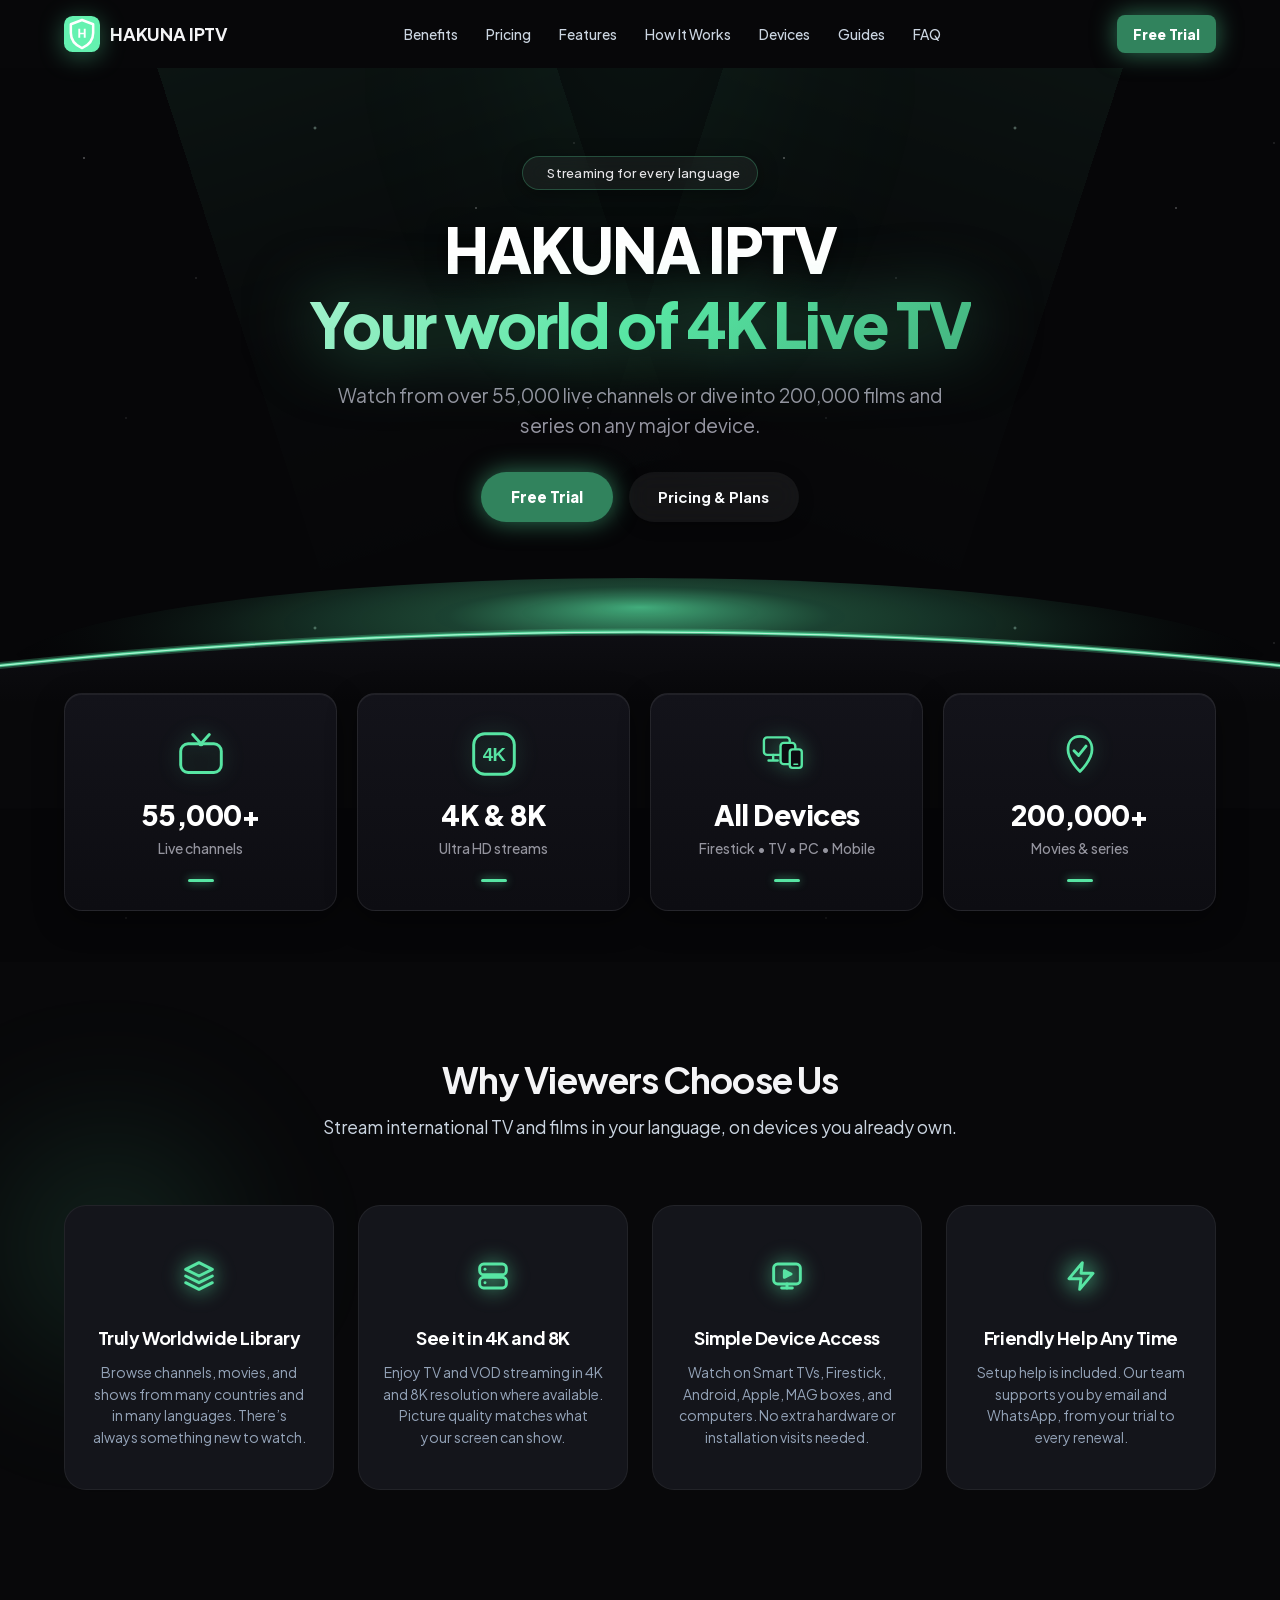
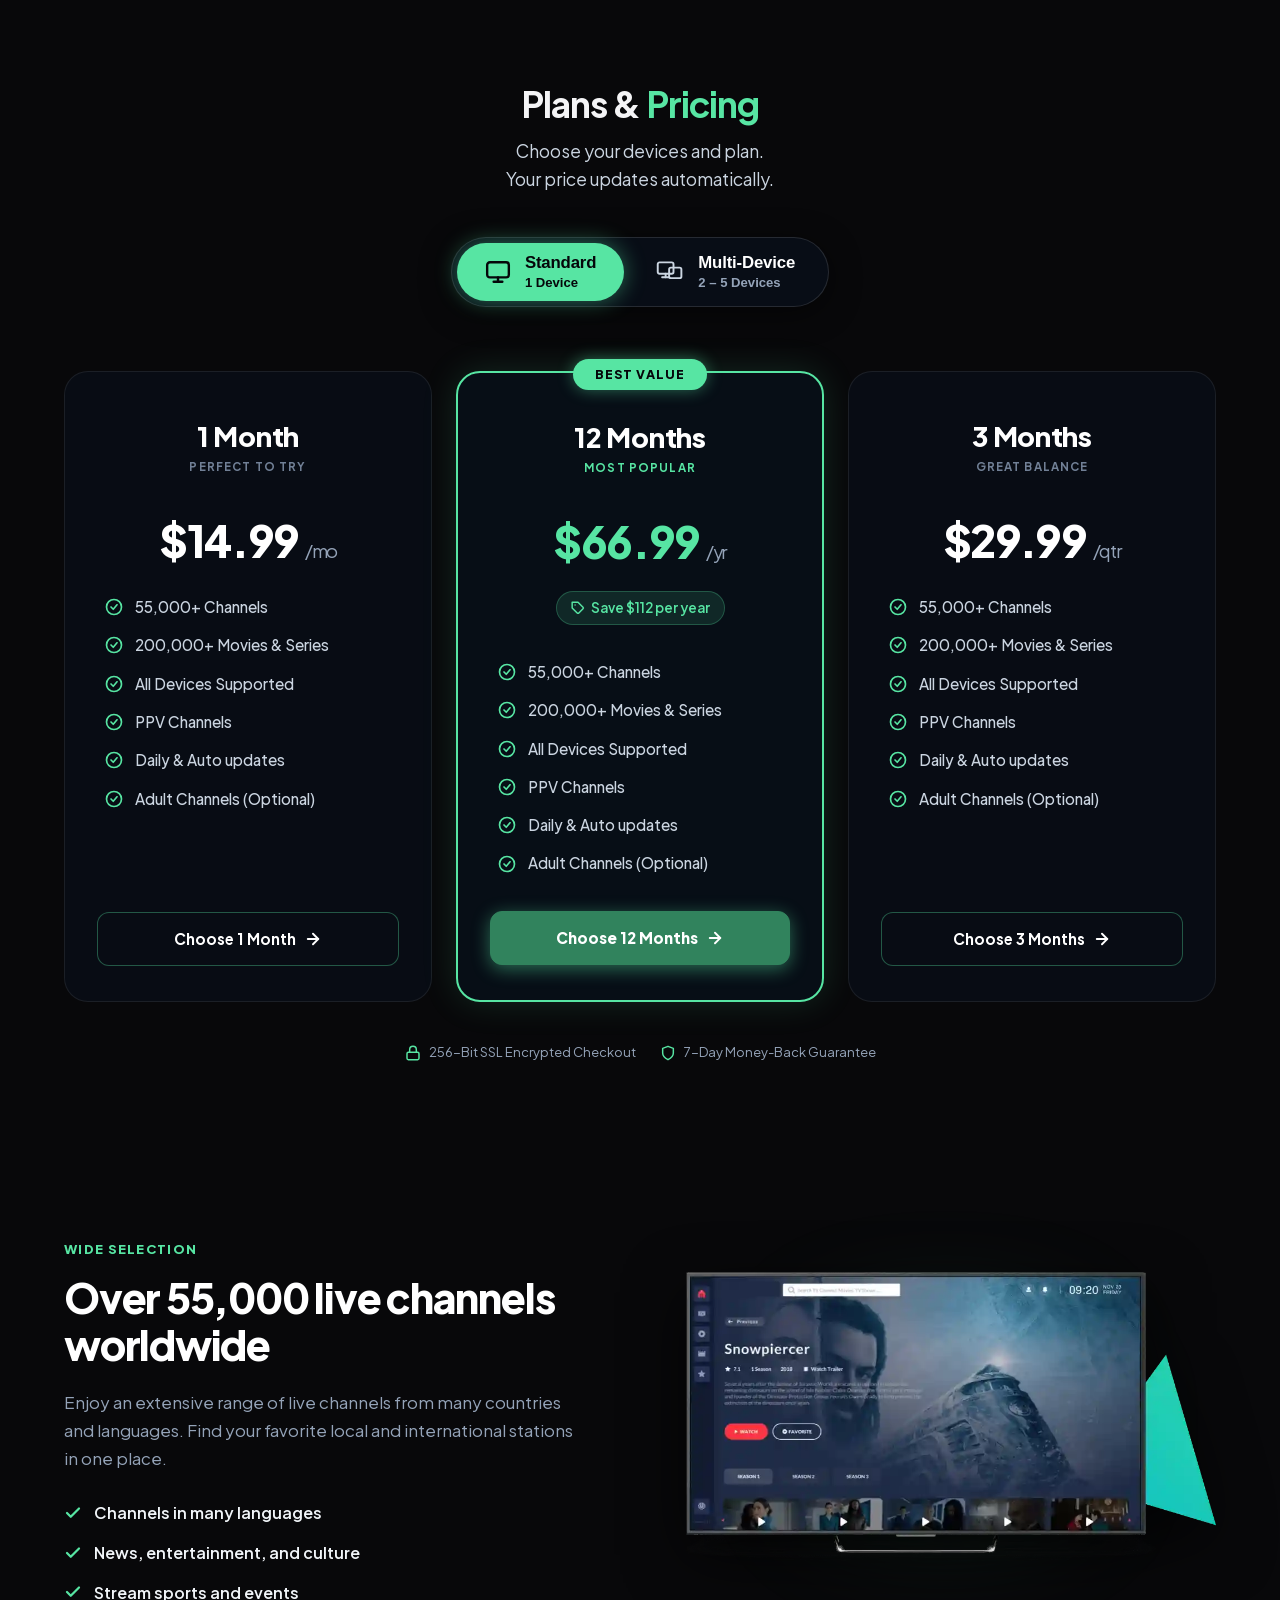
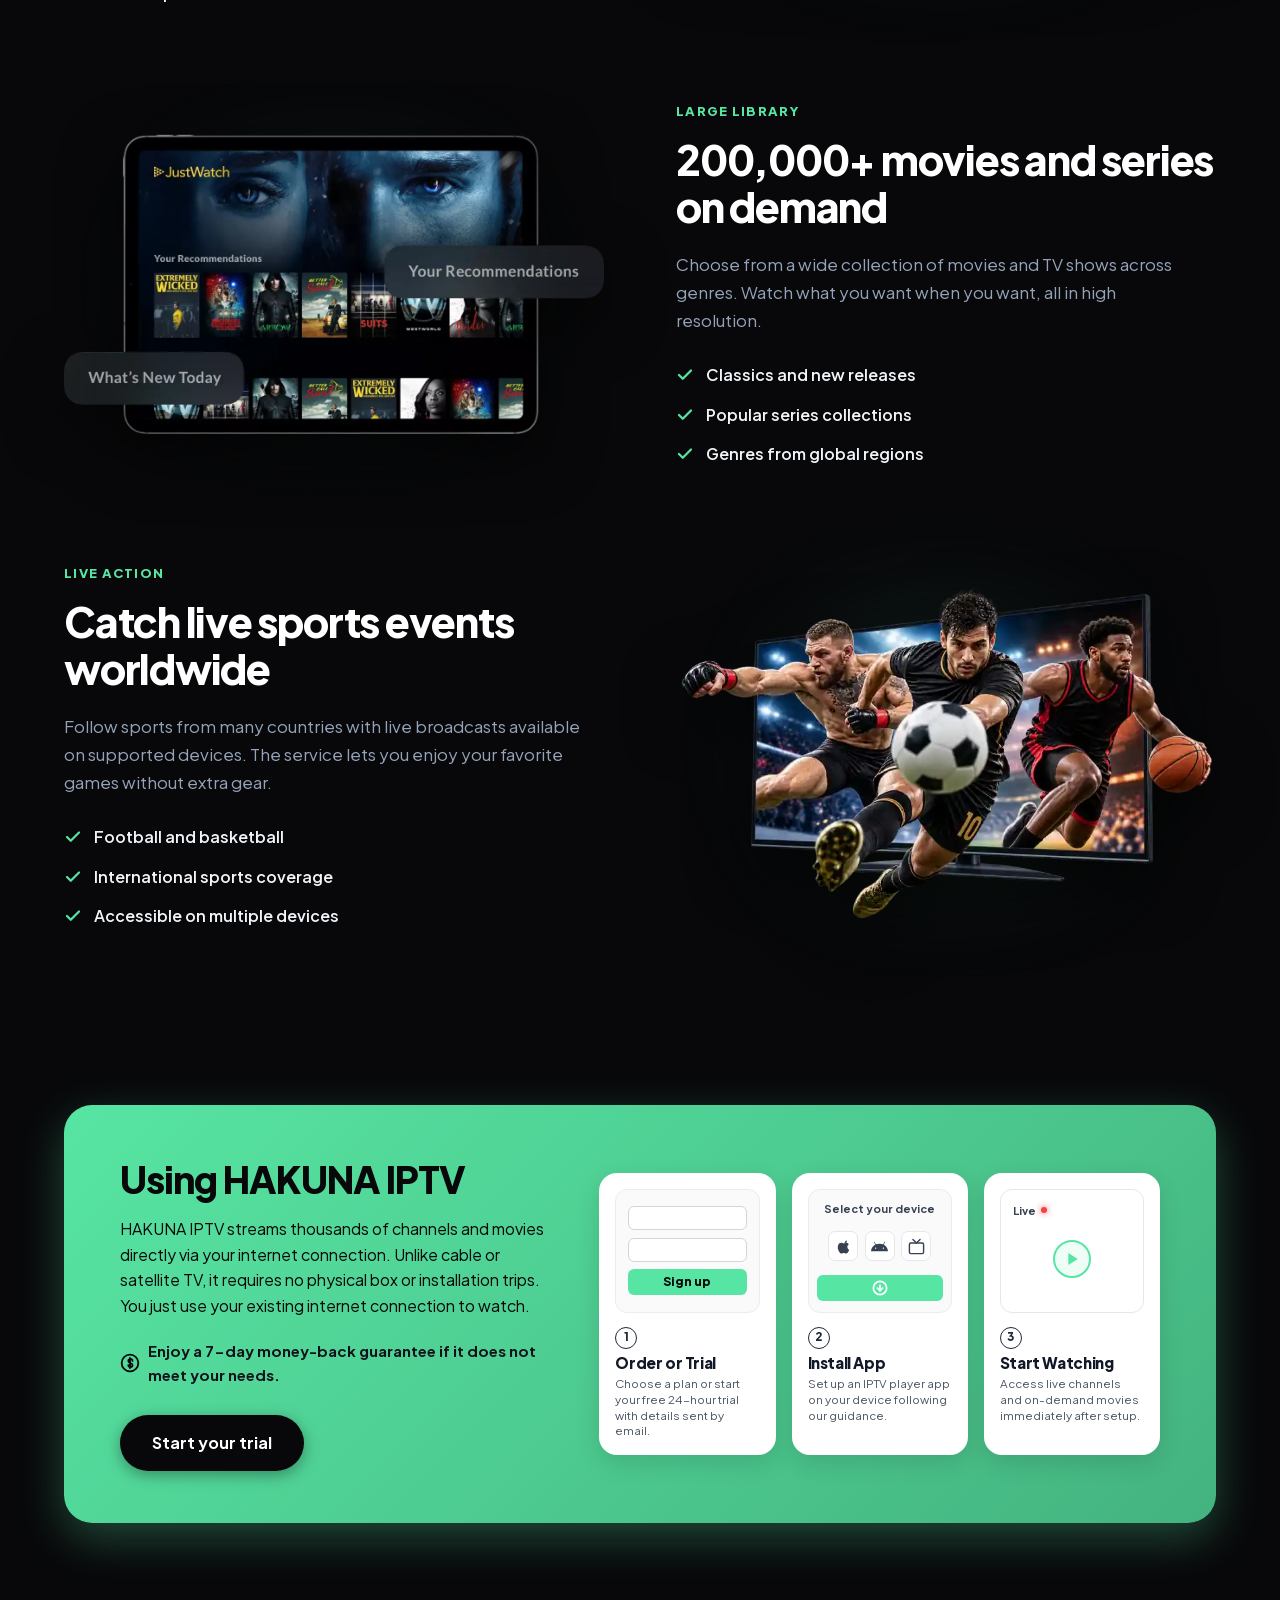
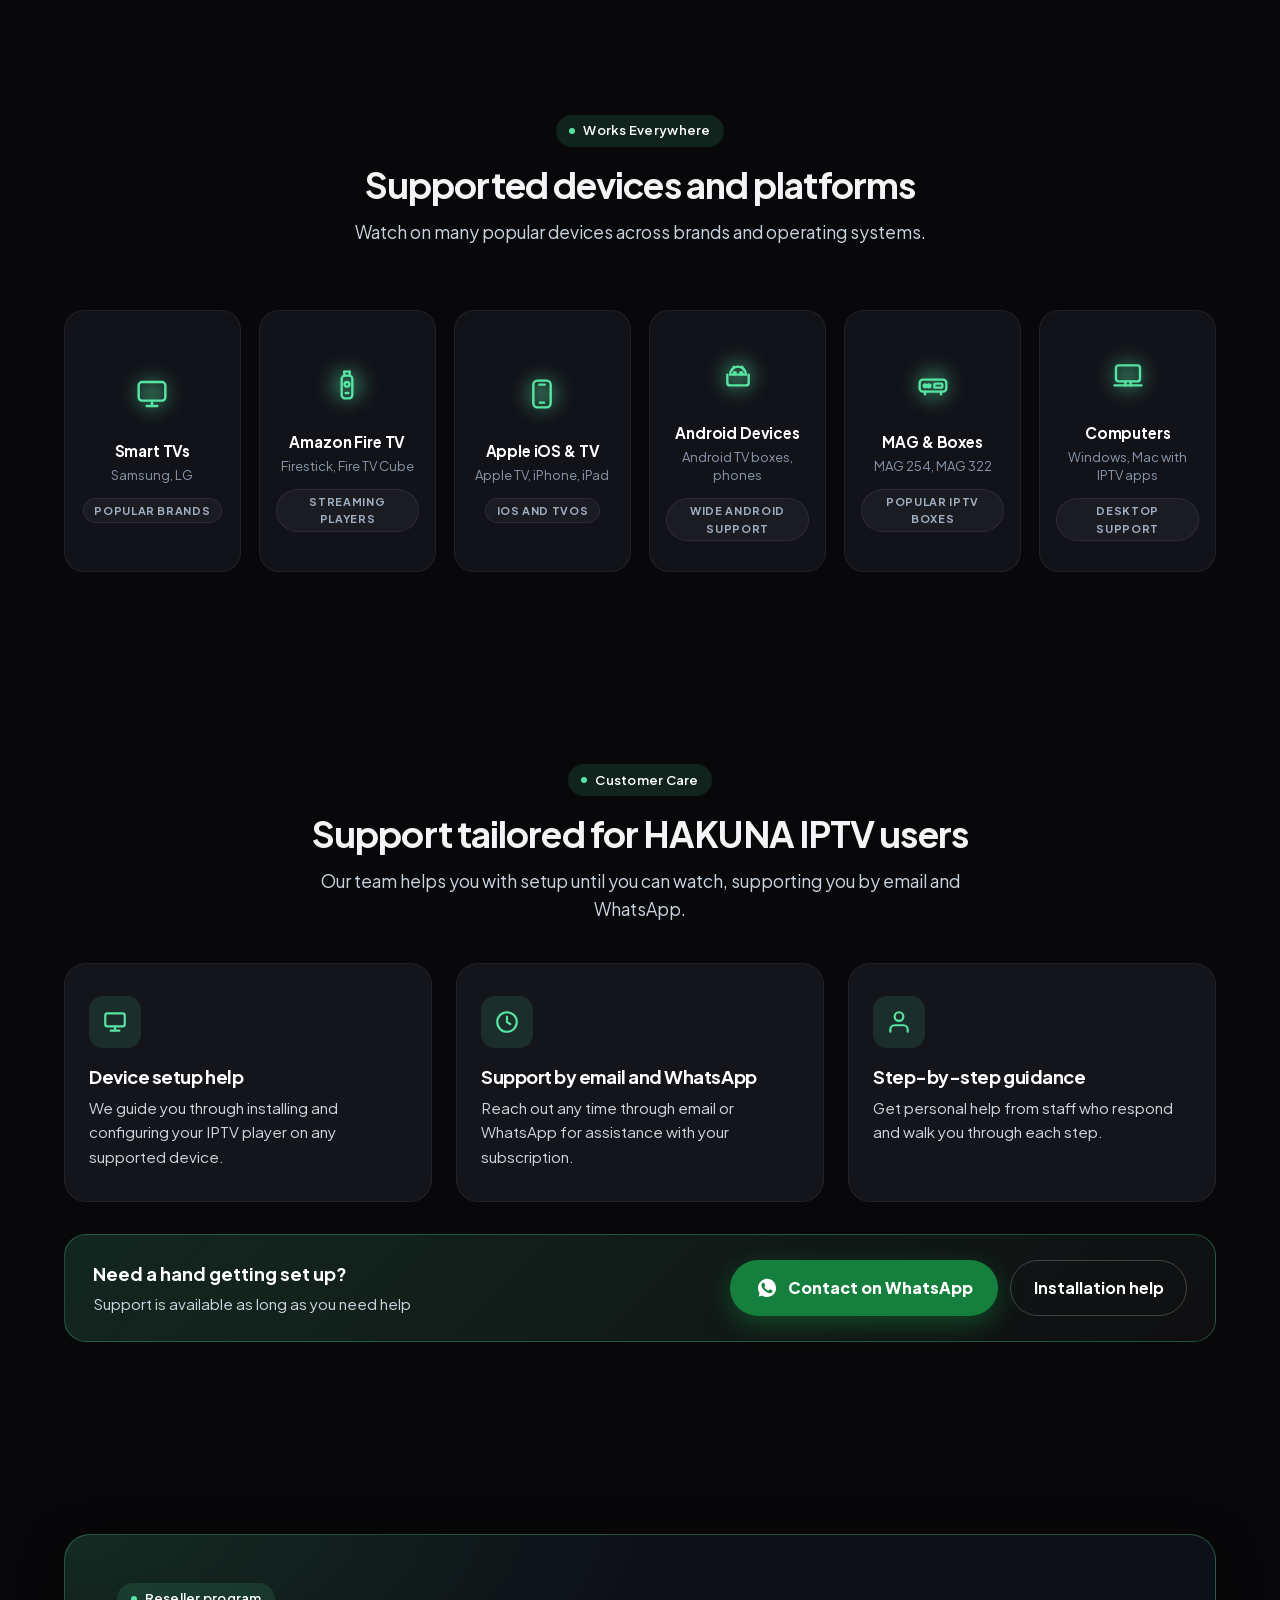
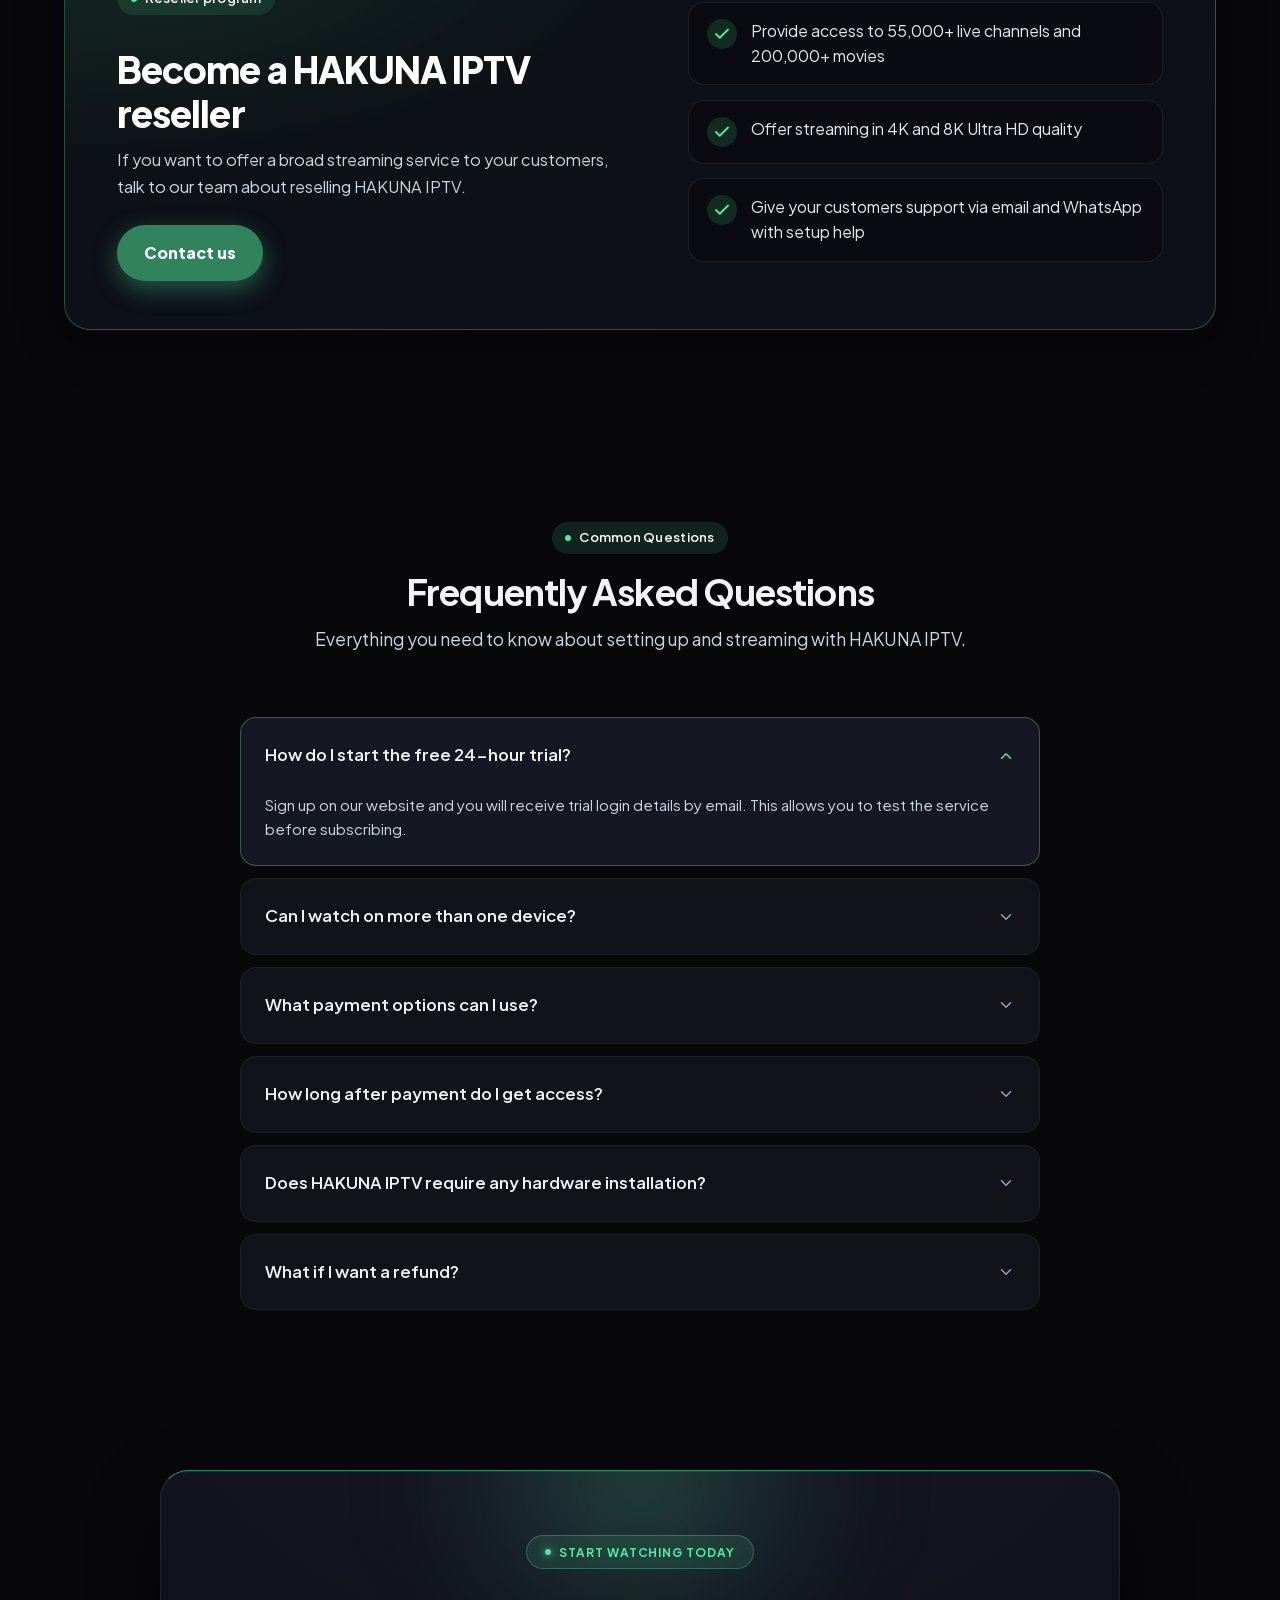
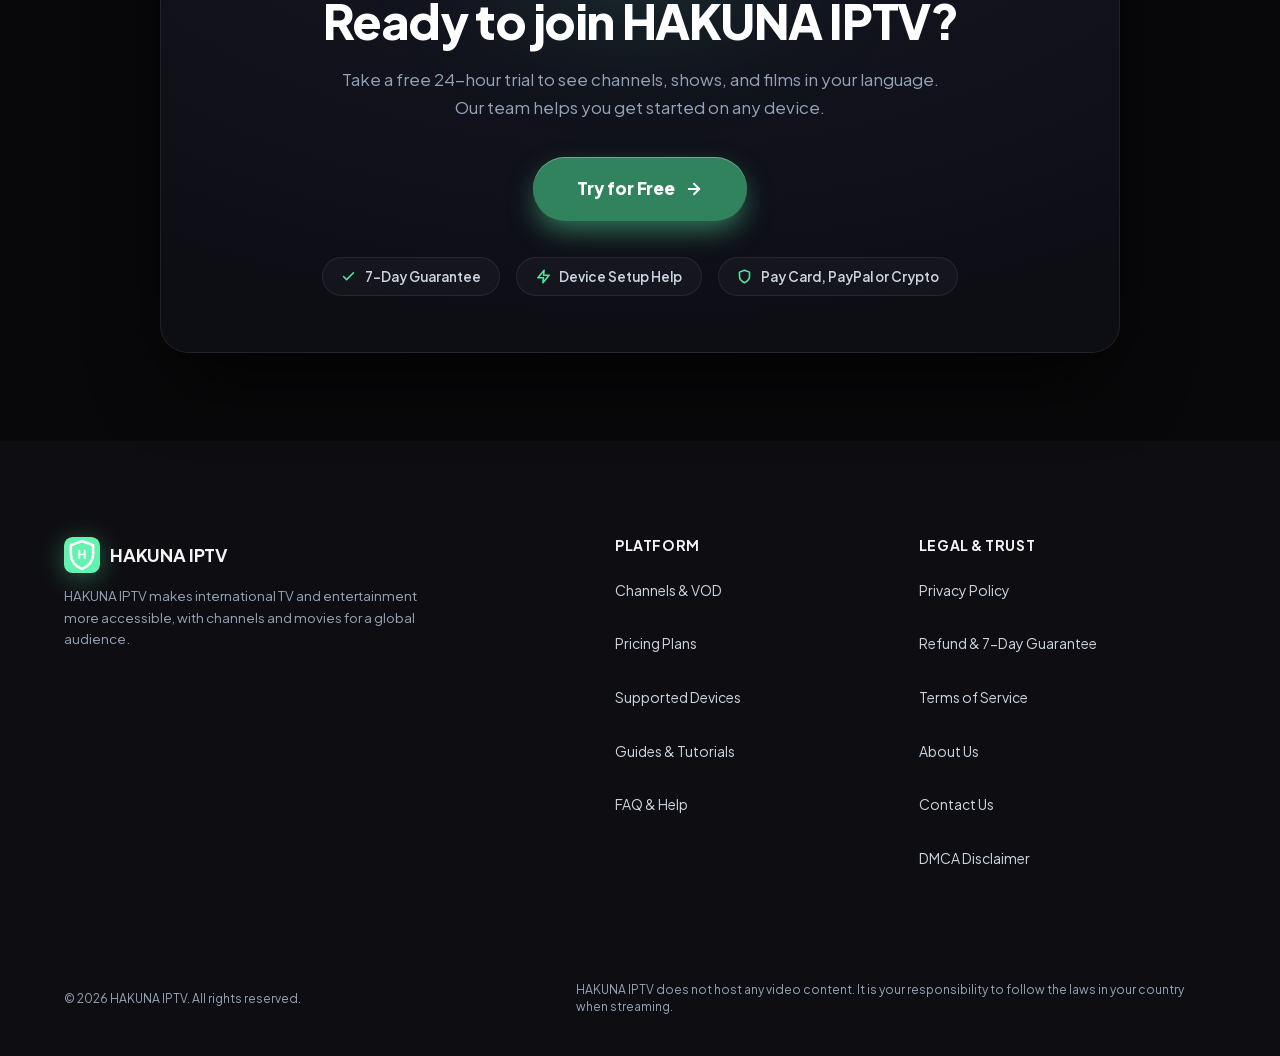
==== index.html @ 2820b66c "Deploy IPTV site via TVKIX Site Manager [2026-10-23T14:19:27.013Z]" ====
<!DOCTYPE html>
<html lang="en" style="background-color:#08080a;color:#f4f4f6;">
<head>
  <meta charset="UTF-8">
  <meta name="viewport" content="width=device-width, initial-scale=1.0">
  
  <!-- Primary SEO Meta Tags -->
  <title>HAKUNA IPTV | 55,000+ Global Channels &amp; 4K Streaming</title>
  <meta name="description" content="Explore HAKUNA IPTV for 55,000+ live channels and 200,000+ movies in 4K or 8K. Try the free 24-hour trial and start watching today. Plans for every budget.">
  <meta name="robots" content="index, follow, max-snippet:-1, max-image-preview:large, max-video-preview:-1">
  <meta name="format-detection" content="telephone=no">
  <link rel="canonical" href="https://iptvhakuna.org/">
  <link rel="preload" href="/assets/fonts/plus-jakarta-sans.woff2" as="font" type="font/woff2" crossorigin>
  <meta name="theme-color" content="#08080a">

  <!-- Site favicon: real image files, which Google Search reads -->
  <link rel="icon" href="favicon.ico" sizes="any">
  <link rel="icon" type="image/png" sizes="48x48" href="/assets/favicon-48x48.png">
  <link rel="icon" type="image/svg+xml" href="/assets/favicon.svg">
  <link rel="apple-touch-icon" sizes="180x180" href="/assets/apple-touch-icon.png">
  <link rel="manifest" href="site.webmanifest">

  <!-- Open Graph / Facebook -->
  <meta property="og:type" content="website">
  <meta property="og:url" content="https://iptvhakuna.org/">
  <meta property="og:title" content="HAKUNA IPTV | 55,000+ Global Channels & 4K Streaming">
  <meta property="og:description" content="Explore HAKUNA IPTV for 55,000+ live channels and 200,000+ movies in 4K or 8K. Try the free 24-hour trial and start watching today. Plans for every budget.">
  <meta property="og:site_name" content="HAKUNA IPTV">
  <meta property="og:image" content="https://iptvhakuna.org/assets/images/og-preview.jpg">
  <meta property="og:image:width" content="1200">
  <meta property="og:image:height" content="630">
  <meta property="og:image:alt" content="HAKUNA IPTV Ultra-Stable 4K IPTV Streaming Service">

  <!-- Twitter / X -->
  <meta name="twitter:card" content="summary_large_image">
  <meta name="twitter:title" content="HAKUNA IPTV | 55,000+ Global Channels & 4K Streaming">
  <meta name="twitter:description" content="Explore HAKUNA IPTV for 55,000+ live channels and 200,000+ movies in 4K or 8K. Try the free 24-hour trial and start watching today. Plans for every budget.">
  <meta name="twitter:image" content="https://iptvhakuna.org/assets/images/og-preview.jpg">

  <!-- Self-Hosted Critical Variable Font loaded via @font-face with font-display: swap -->

  <!-- Main Stylesheet -->
  <style>
@font-face{font-family:"Plus Jakarta Sans";font-style:normal;font-weight:400 800;font-display:swap;src:url("/assets/fonts/plus-jakarta-sans.woff2") format("woff2");unicode-range:U+0000-00FF,U+0131,U+0152-0153,U+02BB-02BC,U+02C6,U+02DA,U+02DC,U+0304,U+0308,U+0329,U+2000-206F,U+20AC,U+2122,U+2191,U+2193,U+2212,U+2215,U+FEFF,U+FFFD}:root{--bg-page:#08080a;--bg-surface:#0e0e12;--bg-card:#131318;--bg-card-hover:#181820;--bg-subtle:#1c1c24;--border-subtle:transparent;--border-medium:transparent;--border-accent:transparent;--border-highlight:transparent;--accent:#44b37f;--accent-hover:#44b37f;--accent-light:rgba(68, 179, 127,0.12);--accent-text:#d0f8e5;--status-green:#22c55e;--status-green-bg:rgba(34,197,94,0.12);--text-primary:#f4f4f6;--text-secondary:#cbd5e1;--text-muted:#94a3b8;--text-inverse:#08080a;--font-family:"Plus Jakarta Sans",-apple-system,BlinkMacSystemFont,"Segoe UI",Roboto,Oxygen,Ubuntu,Cantarell,"Helvetica Neue",sans-serif;--line-height-base:1.6;--line-height-heading:1.2;--space-xs:0.5rem;--space-sm:0.75rem;--space-md:1rem;--space-lg:1.5rem;--space-xl:2.5rem;--space-2xl:4rem;--space-3xl:6rem;--max-width:1200px;--radius-sm:4px;--radius-md:8px;--radius-lg:12px;--radius-full:9999px;--transition-fast:0.15s ease;--transition-normal:0.25s ease}*,*::before,*::after{box-sizing:border-box;margin:0;padding:0}html{font-family:var(--font-family);font-size:16px;line-height:var(--line-height-base);color:var(--text-secondary);background-color:var(--bg-page);scroll-behavior:smooth;-webkit-text-size-adjust:100%;text-rendering:optimizeLegibility}body{min-height:100vh;display:flex;flex-direction:column;background-color:var(--bg-page);color:var(--text-secondary);overflow-x:hidden}h1,h2,h3,h4,h5,h6{color:var(--text-primary);font-weight:700;line-height:var(--line-height-heading);letter-spacing:-0.025em}h1{font-size:clamp(2rem,5vw,3.25rem);font-weight:800;margin-bottom:var(--space-md)}h2{font-size:clamp(1.75rem,3.5vw,2.25rem);margin-bottom:var(--space-sm)}h3{font-size:1.25rem;margin-bottom:var(--space-xs)}p{margin-bottom:var(--space-md)}p:last-child{margin-bottom:0}a{color:inherit;text-decoration:none;transition:color var(--transition-fast)}a:hover{color:var(--text-primary)}ul,ol{list-style:none}:focus-visible{outline:2px solid var(--accent);outline-offset:3px}.container{width:100%;max-width:var(--max-width);margin-inline:auto;padding-inline:var(--space-md)}@media (min-width:768px){.container{padding-inline:var(--space-lg)}}.section{padding-block:var(--space-2xl);border-bottom:none;scroll-margin-top:90px}@media (min-width:768px){.section{padding-block:var(--space-3xl)}}.section-header{text-align:center;max-width:680px;margin-inline:auto;margin-bottom:var(--space-2xl)}.section-header p{color:var(--text-secondary);font-size:1.1rem}.pill-badge{display:inline-flex;align-items:center;gap:0.5rem;padding:0.35rem 0.85rem;font-size:0.8125rem;font-weight:600;letter-spacing:0.02em;color:var(--accent-text);background-color:var(--accent-light);border:none;border-radius:var(--radius-full);margin-bottom:var(--space-md)}.pill-badge .dot{width:6px;height:6px;border-radius:50%;background-color:var(--accent)}.status-pill{display:inline-flex;align-items:center;gap:0.375rem;font-size:0.75rem;font-weight:500;color:#86efac;background-color:var(--status-green-bg);padding:0.25rem 0.625rem;border-radius:var(--radius-full);border:none}.status-pill .indicator{width:6px;height:6px;border-radius:50%;background-color:var(--status-green)}@media (max-width:640px){.header-actions .status-pill{display:none}}.btn{display:inline-flex;align-items:center;justify-content:center;gap:0.5rem;padding:0.75rem 1.5rem;font-size:0.9375rem;font-weight:600;border-radius:var(--radius-md);border:none;cursor:pointer;white-space:nowrap;transition:background-color var(--transition-fast),transform var(--transition-fast);text-decoration:none}.btn:active{transform:translateY(1px)}.btn-primary{background:linear-gradient(135deg,#44b37f 0%,#44b37f 100%);color:#ffffff !important;font-weight:700;border:none}.btn-primary:hover{background-color:var(--accent-hover);color:#ffffff}.btn-secondary{background-color:var(--bg-card);color:var(--text-primary);border:none}.btn-secondary:hover{background-color:var(--bg-subtle);color:#ffffff}.btn-block{width:100%}.btn-sm{padding:0.5rem 1rem;font-size:0.875rem}.btn-group{display:flex;flex-direction:column;gap:0.75rem;width:100%}@media (min-width:480px){.btn-group{flex-direction:row;justify-content:center;width:auto}}.site-header{position:sticky;top:0;z-index:100;background-color:rgba(8,8,10,0.95);border-bottom:none;backdrop-filter:blur(8px);-webkit-backdrop-filter:blur(8px)}.header-container{display:flex;align-items:center;justify-content:space-between;height:68px}.brand-logo{display:flex;align-items:center;gap:0.625rem;font-size:1.125rem;font-weight:700;color:var(--text-primary);letter-spacing:-0.01em}.logo-icon{display:inline-flex;align-items:center;justify-content:center;width:32px;height:32px;background-color:var(--accent);color:#ffffff;border-radius:var(--radius-sm);font-weight:900;font-size:1rem}.brand-accent{color:var(--accent-ink, var(--accent))}.nav-menu{display:none}@media (min-width:900px){.nav-menu{display:flex;align-items:center;gap:1.75rem}}.nav-link{font-size:0.875rem;font-weight:500;color:var(--text-secondary)}.nav-link:hover{color:var(--text-primary)}.header-actions{display:flex;align-items:center;gap:0.875rem}.menu-toggle{display:flex;flex-direction:column;justify-content:center;gap:5px;width:38px;height:38px;padding:8px;background-color:var(--bg-card);border:none;border-radius:var(--radius-sm);cursor:pointer;color:var(--text-primary)}@media (min-width:900px){.menu-toggle{display:none}}.menu-bar{display:block;width:100%;height:2px;background-color:var(--text-primary);transition:transform var(--transition-fast),opacity var(--transition-fast)}.menu-toggle[aria-expanded="true"] .menu-bar:nth-child(1){transform:translateY(7px) rotate(45deg)}.menu-toggle[aria-expanded="true"] .menu-bar:nth-child(2){opacity:0}.menu-toggle[aria-expanded="true"] .menu-bar:nth-child(3){transform:translateY(-7px) rotate(-45deg)}.mobile-nav{display:none;position:fixed;top:68px;left:0;right:0;bottom:0;background-color:#08080a;border-bottom:none;padding:var(--space-xl) var(--space-lg);flex-direction:column;gap:var(--space-md);z-index:999;overflow-y:auto}.mobile-nav.is-open{display:flex}@media (min-width:900px){.mobile-nav{display:none !important}}.mobile-nav-link{font-size:1.125rem;font-weight:600;color:var(--text-primary);padding-block:0.5rem;border-bottom:none}.hero-section{position:relative;background-color:#060608;padding-top:clamp(3.5rem,7vw,5.5rem);padding-bottom:clamp(2rem,4vw,3.5rem);text-align:center;overflow:hidden}.hero-cosmic-backdrop{position:absolute;inset:0;pointer-events:none;overflow:hidden;z-index:1;contain:strict}.light-ray{position:absolute;top:-120px;width:380px;height:600px;opacity:0.16;transform-origin:top center;pointer-events:none;will-change:transform}.light-ray-left{left:10%;background:linear-gradient(180deg,rgba(87, 229, 163,0.5) 0%,rgba(87, 229, 163,0.08) 60%,transparent 100%);transform:rotate(-18deg)}.light-ray-right{right:10%;background:linear-gradient(180deg,rgba(87, 229, 163,0.45) 0%,rgba(87, 229, 163,0.08) 60%,transparent 100%);transform:rotate(18deg)}.light-ray-center{left:50%;transform:translateX(-50%);width:550px;height:480px;background:radial-gradient(ellipse at top,rgba(87, 229, 163,0.2) 0%,rgba(87, 229, 163,0.05) 50%,transparent 80%);opacity:0.35}.cosmic-stars{position:absolute;inset:0;background-image:radial-gradient(1.5px 1.5px at 12% 18%,rgba(255,255,255,0.65),transparent),radial-gradient(1px 1px at 28% 42%,rgba(255,255,255,0.45),transparent),radial-gradient(2px 2px at 45% 12%,rgba(208, 248, 229,0.75),transparent),radial-gradient(1.5px 1.5px at 68% 28%,rgba(255,255,255,0.55),transparent),radial-gradient(1px 1px at 82% 15%,rgba(255,255,255,0.45),transparent),radial-gradient(1.5px 1.5px at 92% 38%,rgba(208, 248, 229,0.65),transparent),radial-gradient(1px 1px at 18% 70%,rgba(255,255,255,0.35),transparent),radial-gradient(1.5px 1.5px at 84% 68%,rgba(255,255,255,0.4),transparent);background-repeat:repeat;background-size:700px 500px;opacity:0.7}.hero-container{position:relative;z-index:3}.hero-content{max-width:860px;margin-inline:auto;display:flex;flex-direction:column;align-items:center}.hero-badge-pill{display:inline-flex;align-items:center;gap:0.5rem;padding:0.35rem 1rem;background:rgba(255,255,255,0.05);border:none;border-radius:var(--radius-full);font-size:0.8125rem;font-weight:500;letter-spacing:0.02em;color:#e4e4e7;margin-bottom:1.5rem;backdrop-filter:blur(12px);-webkit-backdrop-filter:blur(12px);box-shadow:0 4px 20px rgba(0,0,0,0.4);transition:background-color var(--transition-fast),transform var(--transition-fast)}.hero-badge-pill:hover{background:rgba(255,255,255,0.08);transform:translateY(-1px)}.badge-spark{color:#44b37f;font-size:0.875rem;text-shadow:0 0 10px rgba(68, 179, 127,0.9),0 0 20px rgba(68, 179, 127,0.5);line-height:1}.hero-title{display:flex;flex-direction:column;align-items:center;gap:0.25rem;font-size:clamp(2.1rem,5.2vw,3.85rem);font-weight:800;line-height:1.15;letter-spacing:-0.035em;margin-bottom:1.25rem}.title-top{color:#ffffff;text-shadow:0 2px 20px rgba(0,0,0,0.8)}.title-bottom{color:var(--accent-ink, #57e5a3);background:linear-gradient(135deg,#57e5a3 0%,#57e5a3 50%,#44b37f 100%);-webkit-background-clip:text;-webkit-text-fill-color:transparent;background-clip:text;filter:drop-shadow(0 0 35px rgba(68, 179, 127,0.45))}.hero-description{font-size:clamp(1rem,2vw,1.1875rem);color:#9494a0;line-height:1.6;max-width:640px;margin-inline:auto;margin-bottom:2rem}.hero-btn-group{display:flex;flex-direction:row;align-items:center;justify-content:center;gap:1rem;flex-wrap:wrap;margin-bottom:2.5rem}.btn-pill{display:inline-flex;align-items:center;justify-content:center;gap:0.5rem;padding:0.8rem 1.85rem;font-size:0.9375rem;font-weight:600;border-radius:var(--radius-full);border:none;cursor:pointer;white-space:nowrap}.btn-pill,.btn-pill span,.btn-pill:link,.btn-pill:visited{text-decoration:none}.btn-pill-primary,.btn-pill-primary:link,.btn-pill-primary:visited{background:var(--accent);color:#ffffff !important;font-weight:800 !important;border:none;box-shadow:0 0 25px rgba(68, 179, 127,0.45),0 4px 14px rgba(0,0,0,0.4)}.btn-pill-primary:hover{transform:translateY(-2px) scale(1.02);box-shadow:0 0 35px rgba(68, 179, 127,0.7),0 6px 22px rgba(0,0,0,0.5);color:#ffffff !important}.btn-pill-primary span{background:none;box-shadow:none;color:#ffffff !important}.btn-pill-glass{background-color:rgba(255,255,255,0.06);color:#f8fafc !important;border:none;backdrop-filter:blur(12px);-webkit-backdrop-filter:blur(12px);box-shadow:0 4px 15px rgba(0,0,0,0.3)}.btn-pill-glass span{color:#f8fafc !important}.btn-pill-glass:hover{background-color:rgba(255,255,255,0.12);color:#ffffff !important;transform:translateY(-2px);box-shadow:0 6px 20px rgba(0,0,0,0.4)}.hero-horizon{position:relative;width:100%;margin-top:1rem;margin-bottom:-15px;overflow:visible;pointer-events:none;z-index:2;display:flex;justify-content:center}.horizon-svg{width:100%;height:clamp(140px,18vw,240px);display:block;overflow:visible}.hero-metrics-container{position:relative;z-index:3;margin-top:-115px}@media (max-width:640px){.hero-metrics-container{margin-top:-50px}.hero-btn-group{flex-direction:column;width:100%;max-width:320px;margin-inline:auto}.btn-pill{width:100%}.horizon-svg{height:120px}}.metrics-grid{display:grid;grid-template-columns:repeat(2,1fr);gap:1rem;margin-top:0}@media (min-width:860px){.metrics-grid{grid-template-columns:repeat(4,1fr);gap:1.25rem}}.metric-card{position:relative;background-color:#0c0c11;background:linear-gradient(180deg,#13131a 0%,#0d0d12 100%);border:1px solid rgba(255,255,255,0.08);border-radius:18px;padding:2.25rem 1rem 1.75rem 1rem;display:flex;flex-direction:column;align-items:center;justify-content:center;text-align:center;box-shadow:0 10px 30px rgba(0,0,0,0.4),inset 0 1px 0 rgba(255,255,255,0.06);transition:transform var(--transition-normal),box-shadow var(--transition-normal),border-color var(--transition-normal),background-color var(--transition-normal)}.metric-card:hover{transform:translateY(-3px);background-color:#101016;border-color:rgba(87, 229, 163,0.4);box-shadow:0 14px 40px rgba(0,0,0,0.55),0 0 25px rgba(68, 179, 127,0.15)}.metric-icon-wrap{display:flex;align-items:center;justify-content:center;width:56px;height:48px;max-width:56px;max-height:48px;background:transparent;border:none;margin-inline:auto;margin-bottom:1.25rem;overflow:visible;flex-shrink:0}.metric-icon-art{width:56px !important;height:48px !important;max-width:56px !important;max-height:48px !important;display:block;flex-shrink:0;filter:drop-shadow(0 0 10px rgba(87, 229, 163,0.22));transition:transform var(--transition-fast),filter var(--transition-fast)}.metric-card:hover .metric-icon-art{transform:scale(1.06);filter:drop-shadow(0 0 16px rgba(87, 229, 163,0.5))}.metric-val{font-size:clamp(1.35rem,2.2vw,1.85rem);font-weight:800;color:#ffffff;letter-spacing:-0.02em;line-height:1.2}.metric-val .accent-mark{color:var(--accent-ink, #57e5a3);margin-left:2px}.metric-label{font-size:clamp(0.78rem,1.15vw,0.875rem);color:#94949e;margin-top:0.45rem;line-height:1.4;font-weight:500}.metric-dash{display:block;width:26px;height:3px;border-radius:var(--radius-full);background-color:#57e5a3;margin-top:1.25rem;box-shadow:0 0 8px rgba(87, 229, 163,0.5)}@media (max-width:640px){.metrics-grid{gap:0.65rem}.metric-card{padding:1.5rem 0.6rem 1.25rem 0.6rem;border-radius:14px}.metric-icon-wrap{height:44px;margin-bottom:0.85rem}.metric-icon-art{width:44px;height:38px}.metric-val{font-size:1.15rem}.metric-label{font-size:0.72rem}.metric-dash{margin-top:0.85rem;width:20px}}.hero-categories-section{position:relative;background-color:#060608;padding-bottom:2rem}.hero-categories-container{position:relative;z-index:3;margin-top:1.5rem;margin-bottom:1rem}.category-cards-grid{display:grid;grid-template-columns:repeat(3,1fr);gap:0.65rem}@media (min-width:860px){.category-cards-grid{grid-template-columns:repeat(6,1fr);gap:1rem}}.category-card{position:relative;display:flex;flex-direction:column;border-radius:14px;overflow:hidden;background-color:#0c0c11;border:1px solid rgba(255,255,255,0.08);text-decoration:none;cursor:pointer;box-shadow:0 6px 20px rgba(0,0,0,0.4);transition:transform var(--transition-normal),box-shadow var(--transition-normal),border-color var(--transition-normal)}.category-card:hover{transform:translateY(-4px) scale(1.02);border-color:rgba(87, 229, 163,0.45);box-shadow:0 12px 30px rgba(0,0,0,0.6),0 0 20px rgba(87, 229, 163,0.22)}.category-card-media{position:relative;width:100%;aspect-ratio:2 / 3;overflow:hidden;border-radius:14px;background-color:#08080a}.category-card-media img{width:100%;height:100%;object-fit:cover;display:block;transition:transform 0.45s cubic-bezier(0.16,1,0.3,1)}.category-card:hover .category-card-media img{transform:scale(1.07)}.category-card-overlay{position:absolute;inset:0;background:linear-gradient(180deg,transparent 40%,rgba(0,0,0,0.65) 75%,rgba(0,0,0,0.92) 100%);pointer-events:none}.category-card-label{position:absolute;bottom:0.55rem;left:0.25rem;right:0.25rem;text-align:center;font-size:0.78rem;font-weight:600;color:#ffffff;letter-spacing:-0.01em;text-shadow:0 1px 4px rgba(0,0,0,0.9);pointer-events:none;white-space:nowrap;overflow:hidden;text-overflow:ellipsis;padding-inline:4px;transition:color var(--transition-fast)}.category-card:hover .category-card-label{color:var(--accent-ink, #57e5a3)}@media (max-width:640px){.hero-categories-container{margin-top:0.85rem;margin-bottom:0.5rem}.category-cards-grid{gap:0.45rem}.category-card{border-radius:10px}.category-card-media{border-radius:10px}.category-card-label{font-size:0.65rem;bottom:0.35rem}}.what-we-offer-section{position:relative;overflow:hidden}.what-we-offer-section::before{content:"";position:absolute;top:15%;left:-80px;width:380px;height:380px;background:radial-gradient(circle,rgba(87, 229, 163,0.14) 0%,rgba(87, 229, 163,0.03) 50%,transparent 70%);filter:blur(60px);pointer-events:none;z-index:0}.benefits-grid{position:relative;z-index:1;display:grid;grid-template-columns:1fr;gap:1.25rem}@media (min-width:640px){.benefits-grid{grid-template-columns:repeat(2,1fr)}}@media (min-width:1024px){.benefits-grid{grid-template-columns:repeat(4,1fr);gap:1.5rem}}.benefit-card{background-color:#14151b;border:1px solid rgba(255,255,255,0.06);border-radius:22px;padding:2.5rem 1.5rem;display:flex;flex-direction:column;align-items:center;text-align:center;height:100%;transition:transform 0.25s ease,border-color 0.25s ease,box-shadow 0.25s ease,background-color 0.25s ease}.benefit-card:hover{background-color:#181a22;border-color:rgba(87, 229, 163,0.35);transform:translateY(-4px);box-shadow:0 16px 36px -10px rgba(0,0,0,0.6),0 0 24px rgba(87, 229, 163,0.12)}.benefit-icon-wrapper{position:relative;width:60px;height:60px;display:flex;align-items:center;justify-content:center;color:var(--accent-ink, #57e5a3);margin-bottom:1.25rem;flex-shrink:0}.benefit-icon-glow{position:absolute;top:50%;left:50%;transform:translate(-50%,-50%);width:48px;height:48px;border-radius:50%;background:radial-gradient(circle,rgba(87, 229, 163,0.55) 0%,rgba(87, 229, 163,0.18) 50%,transparent 75%);filter:blur(8px);pointer-events:none;z-index:0}.benefit-icon-wrapper svg{position:relative;z-index:1;width:32px;height:32px;color:var(--accent-ink, #57e5a3)}.benefit-title{font-size:1.125rem;font-weight:700;color:#ffffff;margin-bottom:0.75rem;line-height:1.3}.benefit-desc{font-size:0.875rem;color:#94a3b8;line-height:1.55;margin:0;max-width:250px}.features-showcase-section{padding:5rem 0;position:relative;overflow:hidden}.features-showcase{display:flex;flex-direction:column;gap:6rem}.feature-split-row{display:grid;grid-template-columns:1fr;align-items:center;gap:2.5rem}@media (min-width:992px){.feature-split-row{grid-template-columns:1fr 1fr;gap:4.5rem}.feature-split-row-reverse .feature-split-content{order:2}.feature-split-row-reverse .feature-split-media{order:1}}.feature-split-content{display:flex;flex-direction:column;justify-content:center}.feature-badge-tag{display:inline-block;font-size:0.8125rem;font-weight:800;text-transform:uppercase;letter-spacing:0.1em;color:var(--accent-ink, #57e5a3);margin-bottom:0.875rem}.feature-split-title{font-size:clamp(2rem,3.2vw,2.75rem);font-weight:800;line-height:1.15;letter-spacing:-0.03em;color:#ffffff;margin:0 0 1.25rem 0}.feature-split-desc{font-size:1.0625rem;line-height:1.65;color:#94a3b8;margin:0 0 1.75rem 0;max-width:520px}.feature-split-list{list-style:none;padding:0;margin:0;display:flex;flex-direction:column;gap:0.875rem}.feature-split-item{display:flex;align-items:center;gap:0.75rem;font-size:1rem;font-weight:600;color:#f1f5f9}.feature-check-icon{display:inline-flex;align-items:center;justify-content:center;color:var(--accent-ink, #57e5a3);flex-shrink:0}.feature-check-icon svg{width:18px;height:18px}.feature-split-media{position:relative;display:flex;justify-content:center;align-items:center}.feature-media-wrapper{position:relative;width:100%;max-width:620px;display:flex;align-items:center;justify-content:center}.feature-media-ambient{position:absolute;top:50%;left:50%;transform:translate(-50%,-50%);width:80%;height:80%;background:radial-gradient(circle,rgba(87, 229, 163,0.16) 0%,rgba(87, 229, 163,0.03) 60%,transparent 80%);filter:blur(50px);pointer-events:none;z-index:0}.feature-mockup-img{position:relative;z-index:1;width:100%;max-width:100%;height:auto;display:block;object-fit:contain;filter:drop-shadow(0 20px 30px rgba(0,0,0,0.65));transition:transform 0.35s cubic-bezier(0.16,1,0.3,1),filter 0.35s ease}.feature-mockup-img:hover{transform:translateY(-6px) scale(1.02);filter:drop-shadow(0 28px 42px rgba(0,0,0,0.8)) drop-shadow(0 0 25px rgba(87, 229, 163,0.22))}@media (max-width:768px){.features-showcase-section{padding:3.5rem 0}.features-showcase{gap:4rem}.feature-split-title{font-size:1.75rem}.feature-split-desc{font-size:0.9375rem;margin-bottom:1.25rem}.feature-split-item{font-size:0.9375rem}}.journey-banner{background:linear-gradient(135deg,#57e5a3 0%,#57e5a3 50%,#57e5a3 100%);border-radius:28px;padding:3.25rem 3.5rem;display:grid;grid-template-columns:1fr;gap:2.5rem;align-items:center;position:relative;overflow:hidden;box-shadow:0 15px 45px rgba(87, 229, 163,0.22)}@media (min-width:1024px){.journey-banner{grid-template-columns:1fr 1.3fr;gap:3rem}}.journey-cta-col{display:flex;flex-direction:column;align-items:flex-start}.journey-title{font-size:2.35rem;font-weight:800;color:#08080a;line-height:1.15;letter-spacing:-0.025em;margin-bottom:1rem}.journey-guarantee{display:inline-flex;align-items:center;gap:0.5rem;font-size:0.9375rem;font-weight:700;color:#12131a;margin-bottom:1.75rem}.journey-guarantee svg{flex-shrink:0;color:#08080a}.journey-btn{display:inline-flex;align-items:center;justify-content:center;background-color:#08080a;color:#ffffff;font-size:1rem;font-weight:700;padding:0.95rem 2rem;border-radius:100px;text-decoration:none;box-shadow:0 4px 15px rgba(0,0,0,0.35);transition:transform var(--transition-fast),background-color var(--transition-fast),box-shadow var(--transition-fast)}.journey-btn:hover{background-color:#1a1b24;transform:translateY(-2px);box-shadow:0 6px 20px rgba(0,0,0,0.45)}.journey-steps-grid{display:grid;grid-template-columns:1fr;gap:1.25rem}@media (min-width:640px){.journey-steps-grid{grid-template-columns:repeat(3,1fr);gap:1rem}}.journey-step-card{background-color:#ffffff;border-radius:18px;padding:1rem;display:flex;flex-direction:column;box-shadow:0 8px 24px rgba(0,0,0,0.12);transition:transform var(--transition-fast),box-shadow var(--transition-fast)}.journey-step-card:hover{transform:translateY(-4px);box-shadow:0 12px 28px rgba(0,0,0,0.18)}.journey-mockup{background-color:#fafafa;border:1.5px solid #ececee;border-radius:12px;height:124px;padding:0.75rem;margin-bottom:0.875rem;display:flex;flex-direction:column;justify-content:center;position:relative;overflow:hidden}.mockup-signup{gap:0.45rem}.mockup-input-box{height:24px;width:100%;border:1.5px solid #d1d5db;border-radius:6px;background-color:#ffffff}.mockup-submit-btn{height:26px;width:100%;background:var(--accent);color:#08080a;border-radius:6px;font-size:0.75rem;font-weight:800;display:flex;align-items:center;justify-content:center}.mockup-download{justify-content:space-between;padding:0.65rem 0.5rem}.mockup-subheading{font-size:0.6875rem;font-weight:700;color:#374151;text-align:center}.mockup-device-tiles{display:flex;align-items:center;justify-content:center;gap:0.4rem}.mockup-tile{width:30px;height:30px;border:1.5px solid #e5e7eb;border-radius:7px;background-color:#ffffff;display:flex;align-items:center;justify-content:center;color:#374151}.mockup-download-btn{height:26px;width:100%;background:var(--accent);color:#ffffff;border-radius:6px;display:flex;align-items:center;justify-content:center}.mockup-enjoy{justify-content:space-between;border:1.5px solid #e5e7eb;background-color:#ffffff}.mockup-live-indicator{display:flex;align-items:center;gap:0.3rem;font-size:0.6875rem;font-weight:700;color:#374151}.mockup-live-indicator .live-dot{width:6px;height:6px;border-radius:50%;background-color:#ef4444;box-shadow:0 0 6px #ef4444}.mockup-play-center{margin:auto;width:38px;height:38px;border:2px solid var(--accent);border-radius:50%;display:flex;align-items:center;justify-content:center;color:var(--accent-ink, var(--accent));background-color:rgba(87, 229, 163,0.08)}.mockup-play-center svg{margin-left:2px}.journey-step-footer{display:flex;flex-direction:column;align-items:flex-start}.journey-step-num{width:22px;height:22px;border:1.5px solid #1f2937;border-radius:50%;display:inline-flex;align-items:center;justify-content:center;font-size:0.725rem;font-weight:800;color:#1f2937;margin-bottom:0.35rem}.journey-step-title{font-size:0.95rem;font-weight:800;color:#111827;margin-bottom:0.25rem}.journey-step-desc{font-size:0.725rem;color:#4b5563;line-height:1.35;margin:0}@media (max-width:640px){.journey-banner{padding:2rem 1.25rem;border-radius:20px}.journey-title{font-size:1.75rem}.journey-btn{width:100%;text-align:center}}.pricing-cards-wrapper{display:grid;grid-template-columns:1fr;gap:2.25rem;max-width:1100px;margin:0 auto;align-items:stretch}@media (min-width:900px){.pricing-cards-wrapper{grid-template-columns:repeat(3,1fr);gap:1.5rem;align-items:center}}.price-plan-card{background-color:#0c0d12;border:1px solid rgba(255,255,255,0.08);border-radius:22px;padding:2.75rem 1.75rem 2rem 1.75rem;display:flex;flex-direction:column;position:relative;transition:transform var(--transition-fast),border-color var(--transition-fast),box-shadow var(--transition-fast)}.price-plan-card:hover{border-color:rgba(255,255,255,0.18);transform:translateY(-4px)}.price-plan-card.is-featured{background-color:#0e0f16;border:2px solid var(--accent);box-shadow:0 0 40px rgba(87, 229, 163,0.15);padding-top:3rem}@media (min-width:900px){.price-plan-card.is-featured{transform:scale(1.03);z-index:2}.price-plan-card.is-featured:hover{transform:scale(1.05) translateY(-4px)}}.plan-badge-top{position:absolute;top:-14px;left:50%;transform:translateX(-50%);background:var(--accent);color:#000000;font-size:0.75rem;font-weight:800;letter-spacing:0.08em;text-transform:uppercase;padding:0.35rem 1.15rem;border-radius:100px;box-shadow:0 4px 14px rgba(87, 229, 163,0.4);white-space:nowrap}.plan-card-head{text-align:center;margin-bottom:1.5rem}.plan-card-title{font-size:1.75rem;font-weight:800;color:#ffffff;margin-bottom:0.35rem}.plan-card-subtitle{font-size:0.6875rem;font-weight:700;letter-spacing:0.12em;text-transform:uppercase;color:#7e808e;margin-bottom:1.25rem}.plan-card-subtitle.featured-subtitle{color:var(--accent-ink, var(--accent))}.plan-card-price-row{display:flex;align-items:baseline;justify-content:center;gap:0.25rem}.plan-card-amount{font-size:2.75rem;font-weight:800;color:#ffffff;letter-spacing:-0.03em;line-height:1}.plan-card-amount.featured-amount{font-size:3.25rem;color:var(--accent-ink, var(--accent));letter-spacing:-0.04em}.plan-card-unit{font-size:0.9375rem;color:#8c8e9b;font-weight:500}.plan-billed-note{font-size:0.8125rem;color:#8c8e9b;font-weight:500;margin-top:0.35rem}.plan-savings-pill{display:inline-flex;align-items:center;justify-content:center;gap:0.375rem;background-color:rgba(87, 229, 163,0.1);border:1px solid rgba(87, 229, 163,0.25);color:var(--accent-ink, var(--accent));font-size:0.8125rem;font-weight:600;padding:0.35rem 0.875rem;border-radius:100px;margin-top:0.75rem}.plan-savings-pill svg{flex-shrink:0}.plan-card-features{list-style:none;padding:0;margin:0 0 2rem 0;display:flex;flex-direction:column;gap:0.875rem;flex:1}.plan-card-feature{display:flex;align-items:center;gap:0.75rem;font-size:0.9375rem;color:#d1d3df}.plan-card-feature .check-icon{color:var(--accent-ink, var(--accent));width:18px;height:18px;flex-shrink:0}.plan-card-btn{display:flex;align-items:center;justify-content:center;gap:0.5rem;width:100%;padding:0.95rem 1.25rem;border-radius:12px;font-size:0.95rem;font-weight:700;text-decoration:none;cursor:pointer;transition:all var(--transition-fast)}.plan-card-btn.outline-btn{background-color:rgba(255,255,255,0.03);border:1px solid rgba(255,255,255,0.12);color:#ffffff}.plan-card-btn.outline-btn:hover{background-color:rgba(255,255,255,0.08);border-color:rgba(255,255,255,0.25);transform:translateY(-2px)}.plan-card-btn.solid-featured-btn{background:var(--accent);border:none;color:#000000;box-shadow:0 4px 18px rgba(87, 229, 163,0.3)}.plan-card-btn.solid-featured-btn:hover{filter:brightness(1.08);box-shadow:0 6px 24px rgba(87, 229, 163,0.45);transform:translateY(-2px)}.plan-card-btn svg{transition:transform var(--transition-fast)}.plan-card-btn:hover svg{transform:translateX(3px)}.pricing-guarantee-row,.hero-trust-row{margin-top:var(--space-xl);text-align:center;display:flex;flex-wrap:wrap;align-items:center;justify-content:center;gap:1.5rem;font-size:0.8125rem;color:var(--text-muted)}.trust-item{display:inline-flex;align-items:center;gap:0.5rem;font-size:0.8125rem;color:var(--text-muted)}.trust-item svg{width:16px !important;height:16px !important;max-width:16px !important;max-height:16px !important;flex-shrink:0;color:var(--accent-ink, var(--accent))}.devices-grid{display:grid;grid-template-columns:repeat(2,1fr);gap:1rem}@media (min-width:640px){.devices-grid{grid-template-columns:repeat(3,1fr);gap:1.25rem}}@media (min-width:1024px){.devices-grid{grid-template-columns:repeat(6,1fr);gap:1.15rem}}.device-card{background-color:#121319;border:1px solid rgba(255,255,255,0.06);border-radius:20px;padding:2.25rem 1rem 1.85rem;text-align:center;display:flex;flex-direction:column;align-items:center;justify-content:center;position:relative;overflow:hidden;transition:transform 0.25s cubic-bezier(0.16,1,0.3,1),background-color 0.25s ease,border-color 0.25s ease,box-shadow 0.25s ease}.device-card:hover{background-color:#161822;border-color:rgba(87, 229, 163,0.4);transform:translateY(-4px);box-shadow:0 16px 36px -10px rgba(0,0,0,0.65),0 0 24px rgba(87, 229, 163,0.1)}.device-icon-wrapper{position:relative;width:58px;height:58px;display:flex;align-items:center;justify-content:center;margin-bottom:1.15rem;color:var(--accent-ink, #57e5a3);flex-shrink:0}.device-icon-glow{position:absolute;top:50%;left:50%;transform:translate(-50%,-50%);width:44px;height:44px;border-radius:50%;background:radial-gradient(circle,rgba(87, 229, 163,0.5) 0%,rgba(87, 229, 163,0.15) 50%,transparent 75%);filter:blur(8px);pointer-events:none;z-index:0}.device-icon-wrapper svg{position:relative;z-index:1;width:32px;height:32px;stroke:#57e5a3;transition:transform 0.25s cubic-bezier(0.16,1,0.3,1)}.device-card:hover .device-icon-wrapper svg{transform:scale(1.1)}.device-name{font-size:0.95rem;font-weight:700;color:#ffffff;margin:0 0 0.35rem 0;line-height:1.25;letter-spacing:-0.01em}.device-sub{font-size:0.8125rem;color:#8896ab;line-height:1.4;margin:0}.device-micro-tag{display:inline-block;margin-top:0.85rem;font-size:0.6875rem;font-weight:700;text-transform:uppercase;letter-spacing:0.06em;color:#a0aec0;background:rgba(255,255,255,0.04);border:1px solid rgba(255,255,255,0.07);padding:0.2rem 0.65rem;border-radius:999px;transition:color 0.25s ease,background-color 0.25s ease,border-color 0.25s ease}.device-card:hover .device-micro-tag{color:var(--accent-ink, #57e5a3);background:rgba(87, 229, 163,0.08);border-color:rgba(87, 229, 163,0.25)}.faq-list{max-width:800px;margin-inline:auto;display:flex;flex-direction:column;gap:var(--space-sm)}.faq-item{background-color:#121319;border:1px solid rgba(255,255,255,0.05);border-radius:16px;transition:background-color var(--transition-fast),border-color var(--transition-fast)}.faq-item[open]{background-color:#151722;border-color:rgba(87, 229, 163,0.25)}.faq-question{display:flex;align-items:center;justify-content:space-between;padding:var(--space-lg);font-size:1.05rem;font-weight:600;color:var(--text-primary);cursor:pointer;list-style:none;user-select:none}.faq-question::-webkit-details-marker{display:none}.faq-chevron{width:18px;height:18px;color:var(--text-muted);transition:transform var(--transition-normal);flex-shrink:0;margin-left:var(--space-md)}.faq-item[open] .faq-chevron{transform:rotate(180deg);color:var(--accent-ink, var(--accent))}.faq-answer{padding:0 var(--space-lg) var(--space-lg);font-size:0.9375rem;color:var(--text-secondary);line-height:1.6}.faq-answer a{color:var(--accent-text);text-decoration:underline}.final-cta-section{padding-block:4rem 5.5rem;position:relative;scroll-margin-top:90px}.cta-banner{background:radial-gradient(100% 120% at 50% -20%,#161826 0%,#0d0e14 100%);border:1px solid rgba(255,255,255,0.08);border-top:1px solid rgba(87, 229, 163,0.45);border-radius:28px;padding:4rem 2.5rem 3.5rem;text-align:center;max-width:960px;margin-inline:auto;position:relative;overflow:hidden;box-shadow:0 32px 80px -16px rgba(0,0,0,0.8),inset 0 1px 0 rgba(255,255,255,0.08)}.cta-banner::before{content:"";position:absolute;top:-140px;left:50%;transform:translateX(-50%);width:520px;height:300px;background:radial-gradient(circle,rgba(87, 229, 163,0.22) 0%,rgba(87, 229, 163,0.04) 50%,transparent 75%);filter:blur(60px);pointer-events:none;z-index:0}.cta-banner>*{position:relative;z-index:1}.cta-pill-tag{display:inline-flex;align-items:center;gap:0.5rem;font-size:0.75rem;font-weight:700;text-transform:uppercase;letter-spacing:0.08em;color:var(--accent-ink, #57e5a3);background:rgba(87, 229, 163,0.08);border:1px solid rgba(87, 229, 163,0.25);padding:0.38rem 1.1rem;border-radius:999px;margin-bottom:1.5rem}.cta-pill-tag .dot{width:6px;height:6px;border-radius:50%;background:#57e5a3;box-shadow:0 0 8px #57e5a3}.cta-title{font-size:clamp(2.1rem,3.8vw,3rem);font-weight:800;letter-spacing:-0.03em;line-height:1.15;color:#ffffff;margin:0 0 1.15rem 0}.cta-desc{font-size:1.0625rem;line-height:1.6;color:#94a3b8;max-width:620px;margin:0 auto 2.25rem}.cta-btn-wrapper{display:flex;justify-content:center;margin-bottom:2.25rem}.cta-main-btn{background:linear-gradient(135deg,#44b37f 0%,#44b37f 100%) !important;color:#ffffff !important;font-size:1.0625rem !important;font-weight:700 !important;padding:1.15rem 2.75rem !important;border-radius:999px !important;box-shadow:0 12px 28px -4px rgba(68, 179, 127,0.42),inset 0 1px 0 rgba(255,255,255,0.25) !important;display:inline-flex !important;align-items:center !important;gap:0.65rem !important;transition:transform 0.25s cubic-bezier(0.16,1,0.3,1),box-shadow 0.25s ease !important}.cta-main-btn:hover{transform:translateY(-2px) scale(1.02) !important;box-shadow:0 18px 38px -4px rgba(87, 229, 163,0.6) !important}.cta-trust-row{display:flex;flex-wrap:wrap;align-items:center;justify-content:center;gap:1rem}.cta-trust-badge{display:inline-flex;align-items:center;gap:0.55rem;font-size:0.84rem;font-weight:600;color:#cbd5e1;background:rgba(255,255,255,0.03);border:1px solid rgba(255,255,255,0.07);padding:0.5rem 1.15rem;border-radius:999px;transition:background-color 0.2s ease,border-color 0.2s ease}.cta-trust-badge:hover{background:rgba(255,255,255,0.05);border-color:rgba(255,255,255,0.12)}.cta-trust-badge svg{width:15px;height:15px;stroke:#57e5a3;flex-shrink:0}@media (max-width:768px){.cta-banner{padding:3.5rem 1.5rem;border-radius:24px}.cta-title{font-size:1.75rem}.cta-desc{font-size:0.9375rem}.cta-trust-row{flex-direction:column;gap:0.75rem}}.site-footer{background-color:var(--bg-surface);border-top:none;padding-block:var(--space-3xl) var(--space-xl);font-size:0.875rem}.footer-grid{display:grid;grid-template-columns:1fr;gap:var(--space-xl);margin-bottom:var(--space-2xl)}@media (min-width:640px){.footer-grid{grid-template-columns:1.5fr 1fr;gap:var(--space-xl)}}@media (min-width:1024px){.footer-grid{grid-template-columns:2fr 1fr 1.2fr;gap:3.5rem}}.footer-brand p{color:var(--text-muted);font-size:0.84rem;margin-top:var(--space-sm);max-width:360px;line-height:1.6}.footer-col-title{font-size:0.875rem;font-weight:700;text-transform:uppercase;letter-spacing:0.04em;color:var(--text-primary);margin-bottom:var(--space-md)}.footer-links{display:flex;flex-direction:column;gap:0.85rem}.footer-link{color:#cbd5e1;font-size:0.875rem;display:inline-flex;align-items:center;padding:8px 0;min-height:40px;box-sizing:border-box}.footer-link:hover{color:var(--accent-ink, var(--accent))}.footer-bottom{padding-top:var(--space-xl);border-top:none;display:flex;flex-direction:column;gap:1rem;align-items:center;text-align:center;color:var(--text-muted);font-size:0.75rem}@media (min-width:768px){.footer-bottom{flex-direction:row;justify-content:space-between;text-align:left}}.footer-disclaimer{max-width:640px;line-height:1.4;color:#94a3b8}.policy-page-wrapper{padding-top:7rem;padding-bottom:6rem;position:relative;min-height:85vh}.policy-breadcrumbs{display:flex;align-items:center;justify-content:center;gap:0.5rem;font-size:0.8125rem;font-weight:600;color:var(--text-muted);margin-bottom:1.5rem}.policy-breadcrumbs a{color:var(--text-secondary);transition:color 0.2s ease}.policy-breadcrumbs a:hover{color:var(--accent-ink, var(--accent))}.policy-header{text-align:center;max-width:760px;margin:0 auto 3rem}.policy-header h1{font-size:clamp(2.2rem,4vw,3rem);font-weight:800;letter-spacing:-0.03em;color:#ffffff;line-height:1.2;margin:0.75rem 0 0.5rem}.policy-last-updated{font-size:0.84rem;color:var(--text-muted)}.policy-card{background-color:#121319;border:1px solid rgba(255,255,255,0.07);border-radius:28px;padding:3.5rem 3rem;max-width:920px;margin-inline:auto;box-shadow:0 24px 64px -16px rgba(0,0,0,0.75),inset 0 1px 0 rgba(255,255,255,0.06)}.policy-section{margin-bottom:2.75rem}.policy-section:last-child{margin-bottom:0}.policy-section h2{font-size:1.35rem;font-weight:700;color:#ffffff;letter-spacing:-0.01em;margin:0 0 1rem;display:flex;align-items:center;gap:0.5rem}.policy-section p{font-size:0.95rem;line-height:1.7;color:#94a3b8;margin-bottom:1rem}.policy-section p:last-child{margin-bottom:0}.policy-section ul,.policy-section ol{padding-left:1.5rem;margin-bottom:1.25rem;color:#94a3b8}.policy-section li{font-size:0.9375rem;line-height:1.65;margin-bottom:0.5rem}.policy-section li strong{color:#e2e8f0}.policy-highlight{background:rgba(87, 229, 163,0.06);border:1px solid rgba(87, 229, 163,0.22);border-radius:20px;padding:1.75rem 2rem;margin:1.75rem 0;position:relative;overflow:hidden}.policy-highlight h3{font-size:1.1rem;font-weight:700;color:var(--accent-ink, #57e5a3);margin:0 0 0.5rem;display:flex;align-items:center;gap:0.5rem}.policy-highlight p{color:#cbd5e1;font-size:0.9375rem;line-height:1.6;margin:0}.policy-cta-box{margin-top:3rem;padding-top:2.5rem;border-top:1px solid rgba(255,255,255,0.06);display:flex;flex-direction:column;align-items:center;text-align:center;gap:1.25rem}@media (min-width:640px){.policy-cta-box{flex-direction:row;justify-content:space-between;text-align:left}}.policy-cta-box h3{font-size:1.15rem;font-weight:700;color:#ffffff;margin:0 0 0.25rem}.policy-cta-box p{font-size:0.875rem;color:var(--text-muted);margin:0}@media (max-width:768px){.policy-card{padding:2.25rem 1.5rem;border-radius:20px}.policy-section h2{font-size:1.2rem}}.contact-channels-simple{display:grid;grid-template-columns:1fr;gap:1.25rem;margin-bottom:2.5rem}@media (min-width:640px){.contact-channels-simple{grid-template-columns:1fr 1fr}}.contact-channel-item{background:rgba(255,255,255,0.02);border:1px solid rgba(255,255,255,0.06);border-radius:20px;padding:1.75rem 1.5rem;display:flex;align-items:flex-start;gap:1.15rem;transition:border-color 0.25s ease,background-color 0.25s ease,transform 0.25s ease}.contact-channel-item:hover{background:rgba(255,255,255,0.04);border-color:rgba(87, 229, 163,0.35);transform:translateY(-2px)}.contact-channel-icon{width:48px;height:48px;border-radius:14px;background:rgba(87, 229, 163,0.1);border:1px solid rgba(87, 229, 163,0.25);color:var(--accent-ink, var(--accent));display:flex;align-items:center;justify-content:center;flex-shrink:0}.contact-channel-info h4{font-size:1.05rem;font-weight:700;color:#ffffff;margin:0 0 0.35rem}.contact-channel-info p{font-size:0.84rem;color:var(--text-muted);line-height:1.5;margin:0 0 0.85rem}.contact-channel-link{font-size:0.9375rem;font-weight:600;color:var(--accent-ink, var(--accent));text-decoration:none;display:inline-flex;align-items:center;gap:0.4rem;transition:color 0.15s ease}.contact-channel-link:hover{color:var(--accent-ink, #57e5a3);text-decoration:underline}.contact-form-card{background:rgba(255,255,255,0.015);border:1px solid rgba(255,255,255,0.06);border-radius:20px;padding:2.25rem;margin-bottom:2.5rem}.contact-form-header{margin-bottom:1.75rem}.contact-form-header h3{font-size:1.25rem;font-weight:700;color:#ffffff;margin:0 0 0.35rem}.contact-form-header p{font-size:0.875rem;color:var(--text-muted);margin:0}.contact-form{display:grid;grid-template-columns:1fr;gap:1.25rem}.contact-form-row{display:grid;grid-template-columns:1fr;gap:1.25rem}@media (min-width:600px){.contact-form-row{grid-template-columns:1fr 1fr}}.form-group{display:flex;flex-direction:column;gap:0.45rem}.form-label{font-size:0.8125rem;font-weight:600;color:#cbd5e1}.form-input,.form-select,.form-textarea{width:100%;background-color:#0b0c10;border:1px solid rgba(255,255,255,0.09);border-radius:12px;padding:0.85rem 1rem;font-family:inherit;font-size:0.9375rem;color:#ffffff;outline:none;transition:border-color 0.2s ease,box-shadow 0.2s ease,background-color 0.2s ease}.form-input:focus,.form-select:focus,.form-textarea:focus{border-color:var(--accent);background-color:#0e0f14;box-shadow:0 0 0 3px rgba(87, 229, 163,0.15)}.form-input::placeholder,.form-textarea::placeholder{color:#475569}.form-select{cursor:pointer}.form-select option{background-color:#121319;color:#ffffff}.form-textarea{resize:vertical;min-height:110px}.contact-form-footer{margin-top:0.5rem;display:flex;flex-direction:column;gap:1rem;align-items:flex-start}@media (min-width:600px){.contact-form-footer{flex-direction:row;align-items:center;justify-content:space-between}}.contact-privacy-note{font-size:0.775rem;color:#94a3b8;margin:0}.contact-form-success{display:none;background:rgba(34,197,94,0.08);border:1px solid rgba(34,197,94,0.25);border-radius:14px;padding:1.25rem 1.5rem;margin-bottom:1.5rem;color:#4ade80;font-size:0.9rem;align-items:center;gap:0.75rem}.contact-form-success.is-visible{display:flex}@media (prefers-reduced-motion:reduce){*,*::before,*::after{animation-duration:0.01ms !important;animation-iteration-count:1 !important;transition-duration:0.01ms !important;scroll-behavior:auto !important}}

/* ================= PRICING TAB TOGGLE ================= */
:root {
  --primary: var(--accent);
  --primary-hover: var(--accent-hover);
  --primary-glow: rgba(var(--brand-r, 249), var(--brand-g, 115), var(--brand-b, 22), 0.44);
}
.why-headline-green {
  color: var(--accent-ink, var(--primary));
}
.pricing-tabs-container {
  display: inline-flex;
  align-items: center;
  background: #080d16;
  border: 1.5px solid rgba(255, 255, 255, 0.12);
  border-radius: 999px;
  padding: 5px;
  margin: 28px auto 0 auto;
  position: relative;
  box-shadow: 0 6px 30px rgba(0, 0, 0, 0.5);
  gap: 4px;
}
.pricing-toggle-tab {
  display: inline-flex;
  align-items: center;
  gap: 14px;
  padding: 10px 28px;
  border-radius: 999px;
  border: none;
  background: transparent;
  cursor: pointer;
  transition: all 0.25s cubic-bezier(0.4, 0, 0.2, 1);
  text-decoration: none;
  user-select: none;
  text-align: left;
}
.pricing-toggle-tab:hover:not(.active) {
  background: rgba(255, 255, 255, 0.04);
}
.pricing-toggle-tab .pricing-toggle-icon {
  display: flex;
  align-items: center;
  justify-content: center;
  flex-shrink: 0;
  color: #cbd5e1;
  transition: color 0.2s ease;
}
.pricing-toggle-tab .pricing-toggle-text {
  display: flex;
  flex-direction: column;
  line-height: 1.15;
  text-align: left;
}
.pricing-toggle-tab .pricing-toggle-title {
  font-size: 1.05rem;
  font-weight: 800;
  color: #ffffff;
  letter-spacing: -0.01em;
  transition: color 0.2s ease;
}
.pricing-toggle-tab .pricing-toggle-sub {
  font-size: 0.82rem;
  font-weight: 600;
  color: #94a3b8;
  margin-top: 3px;
  transition: color 0.2s ease;
}
.pricing-toggle-tab.active {
  background: var(--primary);
  box-shadow: 0 0 22px var(--primary-glow);
}
.pricing-toggle-tab.active .pricing-toggle-icon,
.pricing-toggle-tab.active .pricing-toggle-title {
  color: #05070a;
}
.pricing-toggle-tab.active .pricing-toggle-sub {
  color: rgba(5, 7, 10, 0.85);
}
@media (max-width: 600px) {
  .pricing-tabs-container {
    width: 100%;
    max-width: 360px;
    padding: 4px;
  }
  .pricing-toggle-tab {
    padding: 8px 16px;
    gap: 10px;
    flex: 1;
    justify-content: center;
  }
  .pricing-toggle-title {
    font-size: 0.95rem;
  }
  .pricing-toggle-sub {
    font-size: 0.76rem;
  }
  .pricing-toggle-icon svg {
    width: 22px;
    height: 22px;
  }
}

/* ================= 3-COLUMN PRICING GRID ================= */
.pricing-3col-grid {
  display: grid;
  grid-template-columns: repeat(3, 1fr);
  gap: 24px;
  align-items: stretch;
  margin-top: 24px;
}
@media (max-width: 900px) {
  .pricing-3col-grid {
    grid-template-columns: 1fr;
    gap: 20px;
  }
}
.price-card {
  background: #080c14;
  border: 1px solid rgba(255, 255, 255, 0.08);
  border-radius: 24px;
  padding: 3rem 2rem 2.2rem;
  text-align: center;
  transition: transform 0.3s cubic-bezier(0.4, 0, 0.2, 1), border-color 0.3s ease, box-shadow 0.3s ease;
  position: relative;
  display: flex;
  flex-direction: column;
  justify-content: space-between;
}
.price-card:hover {
  transform: translateY(-5px);
  border-color: rgba(var(--brand-r, 249), var(--brand-g, 115), var(--brand-b, 22), 0.35);
}
.price-card.popular {
  border: 2px solid var(--primary);
  box-shadow: 0 0 35px rgba(var(--brand-r, 249), var(--brand-g, 115), var(--brand-b, 22), 0.15);
  background: #070e16;
  overflow: visible;
}
.price-card.popular:hover {
  box-shadow: 0 10px 45px rgba(var(--brand-r, 249), var(--brand-g, 115), var(--brand-b, 22), 0.25);
}
.popular-badge-top {
  position: absolute;
  top: -14px;
  left: 50%;
  transform: translateX(-50%);
  background: var(--primary);
  color: #05070a;
  padding: 6px 22px;
  font-weight: 800;
  font-size: 0.78rem;
  border-radius: 999px;
  text-transform: uppercase;
  letter-spacing: 0.08em;
  box-shadow: 0 0 16px var(--primary-glow);
  white-space: nowrap;
  z-index: 2;
}
.price-card .plan-title {
  font-size: 1.7rem;
  font-weight: 800;
  color: #ffffff;
  margin: 0 0 6px 0;
  letter-spacing: -0.01em;
}
.price-card .plan-subtitle {
  font-size: 0.72rem;
  font-weight: 700;
  letter-spacing: 0.1em;
  color: #718096;
  text-transform: uppercase;
  display: block;
  margin-bottom: 1.8rem;
}
.price-card .plan-subtitle.popular-sub {
  color: var(--accent-ink, var(--primary));
}
.plan-price {
  font-size: 2.75rem;
  font-weight: 900;
  color: #ffffff;
  margin: 0.5rem 0 1.2rem;
  letter-spacing: -0.03em;
  display: flex;
  align-items: baseline;
  justify-content: center;
  gap: 4px;
}
.plan-price.popular-price #price-12m-val {
  color: var(--accent-ink, var(--primary));
}
.plan-price .plan-period {
  font-size: 1.15rem;
  color: var(--text-muted);
  font-weight: 400;
  margin-left: 2px;
}
.plan-discount-tag {
  display: inline-flex;
  align-items: center;
  justify-content: center;
  gap: 6px;
  background: var(--accent-light);
  border: 1px solid rgba(var(--brand-r, 249), var(--brand-g, 115), var(--brand-b, 22), 0.25);
  color: var(--accent-ink, var(--primary));
  font-size: 0.84rem;
  font-weight: 600;
  padding: 5px 14px;
  border-radius: 999px;
  margin-top: -0.4rem;
  margin-bottom: 1.2rem;
}
.plan-discount-tag svg {
  color: var(--accent-ink, var(--primary));
}
.check-list {
  list-style: none;
  text-align: left;
  margin: 1rem 0 2.2rem 0;
  display: flex;
  flex-direction: column;
  gap: 14px;
  flex-grow: 1;
  padding: 0 0.5rem;
}
.check-list li {
  display: flex;
  align-items: center;
  gap: 12px;
  color: #cbd5e1;
  font-size: 0.95rem;
  font-weight: 500;
}
.check-list .check-icon {
  flex-shrink: 0;
  color: var(--accent-ink, var(--primary));
}
.btn-card-action {
  width: 100%;
  padding: 14px 20px;
  border-radius: 12px;
  font-size: 0.95rem;
  font-weight: 700;
  display: flex;
  align-items: center;
  justify-content: center;
  gap: 8px;
  transition: all 0.25s cubic-bezier(0.4, 0, 0.2, 1);
  text-decoration: none;
  cursor: pointer;
}
.btn-card-outline {
  background: #080c14;
  border: 1px solid rgba(var(--brand-r, 249), var(--brand-g, 115), var(--brand-b, 22), 0.35);
  color: #ffffff;
}
.btn-card-outline:hover {
  background: var(--accent-light);
  border-color: var(--primary);
  transform: translateY(-2px);
  box-shadow: 0 4px 16px rgba(var(--brand-r, 249), var(--brand-g, 115), var(--brand-b, 22), 0.2);
}
.btn-card-primary {
  background: var(--primary);
  border: 1px solid var(--primary);
  color: #ffffff !important;
  box-shadow: 0 4px 18px var(--primary-glow);
  font-weight: 800;
}
.btn-card-primary:hover {
  background: var(--primary-hover);
  box-shadow: 0 6px 24px var(--primary-glow);
  transform: translateY(-2px);
}

/* ================= MULTI-DEVICE BUILDER LAYOUT ================= */
.multi-pricing-layout {
  display: grid;
  grid-template-columns: 1fr 340px;
  gap: 28px;
  align-items: start;
  margin-top: 36px;
  text-align: left;
}
.multi-builder-card {
  background: #060a12;
  border: 1px solid rgba(255, 255, 255, 0.08);
  border-radius: 24px;
  padding: 36px 32px 30px;
  box-shadow: 0 10px 40px rgba(0, 0, 0, 0.4);
}
.multi-step-block {
  margin-bottom: 34px;
}
.multi-step-header {
  display: flex;
  align-items: flex-start;
  gap: 14px;
  margin-bottom: 18px;
}
.multi-step-num {
  width: 32px;
  height: 32px;
  border-radius: 50%;
  background: var(--primary);
  color: #05070a;
  font-weight: 900;
  font-size: 0.95rem;
  display: flex;
  align-items: center;
  justify-content: center;
  flex-shrink: 0;
  box-shadow: 0 0 14px var(--primary-glow);
  margin-top: 2px;
}
.multi-step-title {
  font-size: 1.15rem;
  font-weight: 800;
  color: #ffffff;
  margin: 0 0 4px 0;
  letter-spacing: -0.01em;
}
.multi-step-desc {
  font-size: 0.88rem;
  color: #94a3b8;
  margin: 0;
  line-height: 1.5;
}
.multi-devices-grid {
  display: grid;
  grid-template-columns: repeat(5, 1fr);
  gap: 12px;
}
.multi-dev-card {
  background: #080d16;
  border: 1.5px solid rgba(255, 255, 255, 0.1);
  border-radius: 12px;
  height: 58px;
  display: flex;
  align-items: center;
  justify-content: center;
  cursor: pointer;
  transition: all 0.2s cubic-bezier(0.4, 0, 0.2, 1);
  position: relative;
  outline: none;
  width: 100%;
  text-align: center;
}
.multi-dev-card:hover {
  border-color: rgba(var(--brand-r, 249), var(--brand-g, 115), var(--brand-b, 22), 0.4);
  background: #0b1420;
  transform: translateY(-2px);
}
.multi-dev-card.active {
  border-color: var(--primary);
  background: rgba(var(--brand-r, 249), var(--brand-g, 115), var(--brand-b, 22), 0.08);
  box-shadow: 0 0 18px var(--primary-glow);
}
.multi-dev-count {
  font-size: 1.45rem;
  font-weight: 800;
  color: #ffffff;
  line-height: 1;
}
.multi-dev-range-labels {
  display: flex;
  justify-content: space-between;
  align-items: center;
  margin-top: 10px;
  font-size: 0.8rem;
  color: #64748b;
  font-weight: 600;
  padding: 0 4px;
}
.multi-plans-grid {
  display: grid;
  grid-template-columns: repeat(4, 1fr);
  gap: 14px;
}
.multi-plan-card {
  background: #080d16;
  border: 1.5px solid rgba(255, 255, 255, 0.08);
  border-radius: 16px;
  padding: 22px 18px;
  cursor: pointer;
  transition: all 0.25s cubic-bezier(0.4, 0, 0.2, 1);
  position: relative;
  display: flex;
  flex-direction: column;
  justify-content: space-between;
  min-height: 145px;
  user-select: none;
}
.multi-plan-card:hover {
  border-color: rgba(var(--brand-r, 249), var(--brand-g, 115), var(--brand-b, 22), 0.35);
  background: #0b121e;
  transform: translateY(-2px);
}
.multi-plan-card.active {
  border-color: var(--primary);
  background: rgba(var(--brand-r, 249), var(--brand-g, 115), var(--brand-b, 22), 0.04);
  box-shadow: 0 0 25px rgba(var(--brand-r, 249), var(--brand-g, 115), var(--brand-b, 22), 0.16);
}
.multi-plan-badge-pill {
  position: absolute;
  top: -11px;
  left: 20px;
  font-size: 0.68rem;
  font-weight: 800;
  padding: 3px 12px;
  border-radius: 999px;
  white-space: nowrap;
  letter-spacing: 0.02em;
  z-index: 2;
}
.multi-plan-badge-pill.popular-tag {
  background: var(--primary);
  color: #05070a;
  box-shadow: 0 0 12px var(--primary-glow);
}
.multi-plan-name-wrap {
  display: flex;
  align-items: center;
  gap: 8px;
  flex-wrap: wrap;
}
.multi-plan-badge-inline {
  display: inline-block;
  background: #fbbf24;
  color: #05070a;
  font-size: 0.68rem;
  font-weight: 800;
  padding: 2px 8px;
  border-radius: 6px;
  width: fit-content;
}
.multi-plan-top-row {
  display: flex;
  align-items: center;
  justify-content: space-between;
  margin-bottom: 8px;
}
.multi-plan-name {
  font-size: 1rem;
  font-weight: 700;
  color: #ffffff;
}
.multi-plan-radio {
  width: 22px;
  height: 22px;
  border-radius: 50%;
  border: 2px solid #334155;
  display: flex;
  align-items: center;
  justify-content: center;
  flex-shrink: 0;
  transition: all 0.2s ease;
}
.multi-plan-card.active .multi-plan-radio {
  border-color: var(--primary);
  background: var(--primary);
}
.multi-plan-price-row {
  margin-top: 4px;
}
.multi-plan-price-num {
  font-size: 1.65rem;
  font-weight: 900;
  color: #ffffff;
  letter-spacing: -0.02em;
}
.multi-plan-sub-row {
  font-size: 0.8rem;
  color: #94a3b8;
  margin-top: 4px;
  line-height: 1.3;
}
.multi-features-row {
  display: flex;
  align-items: center;
  justify-content: space-between;
  gap: 20px;
  margin-top: 36px;
  padding-top: 24px;
  border-top: 1px solid rgba(255, 255, 255, 0.06);
}
.multi-feature-item {
  display: flex;
  align-items: center;
  gap: 12px;
}
.multi-feat-icon {
  color: var(--accent-ink, var(--primary));
  display: flex;
  align-items: center;
  justify-content: center;
  flex-shrink: 0;
}
.multi-feat-title {
  font-size: 0.92rem;
  font-weight: 700;
  color: #ffffff;
  margin-bottom: 2px;
}
.multi-feat-desc {
  font-size: 0.78rem;
  color: #94a3b8;
}
.multi-summary-card {
  background: #080d16;
  border: 1px solid rgba(255, 255, 255, 0.08);
  border-radius: 20px;
  padding: 28px;
  box-shadow: 0 10px 40px rgba(0, 0, 0, 0.5);
  display: flex;
  flex-direction: column;
  justify-content: space-between;
  position: sticky;
  top: 100px;
  text-align: left;
}
.multi-summary-title {
  font-size: 1.25rem;
  font-weight: 800;
  color: #ffffff;
  margin: 0 0 20px 0;
  letter-spacing: -0.01em;
}
.multi-summary-selected-box {
  background: #0d1522;
  border: 1px solid rgba(255, 255, 255, 0.08);
  border-radius: 14px;
  padding: 14px 16px;
  display: flex;
  align-items: center;
  gap: 14px;
  margin-bottom: 24px;
}
.multi-summary-icon {
  color: #94a3b8;
  display: flex;
  align-items: center;
  justify-content: center;
  flex-shrink: 0;
}
.multi-summary-meta {
  display: flex;
  flex-direction: column;
  gap: 2px;
}
.multi-summary-devices {
  font-size: 1rem;
  font-weight: 700;
  color: #ffffff;
}
.multi-summary-duration {
  font-size: 0.88rem;
  font-weight: 600;
  color: #94a3b8;
}
.multi-summary-change-btn {
  background: transparent;
  border: none;
  color: var(--accent-ink, var(--primary));
  font-size: 0.84rem;
  font-weight: 700;
  cursor: pointer;
  margin-left: auto;
  padding: 4px 8px;
  border-radius: 6px;
  transition: all 0.2s ease;
}
.multi-summary-change-btn:hover {
  background: var(--accent-light);
  text-decoration: underline;
}
.multi-summary-pricing-row {
  margin-bottom: 24px;
}
.multi-summary-total-label {
  font-size: 0.92rem;
  font-weight: 600;
  color: #94a3b8;
  margin-bottom: 4px;
  display: block;
}
.multi-summary-total-amount {
  font-size: 2.75rem;
  font-weight: 900;
  color: var(--accent-ink, var(--primary));
  letter-spacing: -0.03em;
  line-height: 1.1;
  margin-bottom: 4px;
}
.multi-summary-total-sub {
  font-size: 0.88rem;
  color: #94a3b8;
}
.multi-summary-btn {
  background: var(--primary);
  color: #ffffff !important;
  font-weight: 800;
  font-size: 1.05rem;
  padding: 16px 24px;
  border-radius: 14px;
  display: flex;
  align-items: center;
  justify-content: center;
  gap: 10px;
  text-decoration: none;
  box-shadow: 0 4px 25px var(--primary-glow);
  transition: all 0.25s cubic-bezier(0.4, 0, 0.2, 1);
}
.multi-summary-btn:hover {
  background: var(--primary-hover);
  transform: translateY(-2px);
  box-shadow: 0 8px 32px var(--primary-glow);
}
.multi-trust-list {
  display: flex;
  flex-direction: column;
  gap: 16px;
  margin-top: 26px;
  padding-top: 22px;
  border-top: 1px solid rgba(255, 255, 255, 0.08);
}
.multi-trust-item {
  display: flex;
  align-items: center;
  gap: 14px;
}
.multi-trust-icon {
  color: var(--accent-ink, var(--primary));
  flex-shrink: 0;
  display: flex;
  align-items: center;
  justify-content: center;
}
.multi-trust-title {
  font-size: 0.85rem;
  font-weight: 700;
  color: #ffffff;
  line-height: 1.2;
}
.multi-trust-desc {
  font-size: 0.74rem;
  color: #94a3b8;
  line-height: 1.2;
  margin-top: 2px;
}
@media (max-width: 992px) {
  .multi-pricing-layout {
    grid-template-columns: 1fr;
    gap: 20px;
  }
  .multi-builder-card {
    padding: 24px 18px;
  }
  .multi-summary-card {
    position: static;
    min-height: auto;
    margin-top: 10px;
    padding: 24px 20px;
  }
  .multi-plans-grid {
    grid-template-columns: 1fr;
    gap: 12px;
  }
  .multi-plan-card {
    min-height: auto;
    padding: 16px 18px;
  }
  .multi-features-row {
    display: none;
  }
}
@media (max-width: 640px) {
  .multi-builder-card {
    padding: 24px 16px 20px;
  }
  .multi-devices-grid {
    gap: 8px;
  }
  .multi-dev-card {
    height: 52px;
    border-radius: 10px;
  }
  .multi-dev-card .multi-dev-count {
    font-size: 1.25rem;
  }
  .multi-plan-card {
    padding: 18px 16px;
    min-height: auto;
  }
  .multi-summary-card {
    padding: 24px 18px;
  }
  .pricing-toggle-tab {
    padding: 8px 14px;
    font-size: 0.82rem;
  }
}
  </style>

  <!-- Structured Data: Organization, WebSite, Product (SERP Review Stars), Service, FAQPage -->
  <script type="application/ld+json">
  {
    "@context": "https://schema.org",
    "@graph": [
      {
        "@type": "Organization",
        "@id": "https://iptvhakuna.org/#organization",
        "name": "HAKUNA IPTV",
        "url": "https://iptvhakuna.org/",
        "logo": "https://iptvhakuna.org/assets/favicon-512x512.png",
        "contactPoint": {
          "@type": "ContactPoint",
          "contactType": "customer support",
          "email": "support@iptvhakuna.org",
          "url": "https://iptvhakuna.org/contact.html"
        }
      },
      {
        "@type": "WebSite",
        "@id": "https://iptvhakuna.org/#website",
        "url": "https://iptvhakuna.org/",
        "name": "HAKUNA IPTV",
        "publisher": {
          "@id": "https://iptvhakuna.org/#organization"
        }
      },
      {
        "@type": "Product",
        "@id": "https://iptvhakuna.org/#product",
        "name": "HAKUNA IPTV Premium 4K IPTV Subscription",
        "image": "https://iptvhakuna.org/assets/images/features/feature-iptv.webp",
        "description": "Explore HAKUNA IPTV for 55,000+ live channels and 200,000+ movies in 4K or 8K. Try the free 24-hour trial and start watching today. Plans for every budget.",
        "brand": {
          "@type": "Brand",
          "name": "HAKUNA IPTV"
        },
        "offers": {
          "@type": "AggregateOffer",
          "priceCurrency": "USD",
          "lowPrice": "14.99",
          "highPrice": "219.99",
          "offerCount": "20"
        }
      },
      {
  "@type": "FAQPage",
  "@id": "https://iptvhakuna.org/#faq",
  "mainEntity": [
    {
      "@type": "Question",
      "name": "How do I start the free 24-hour trial?",
      "acceptedAnswer": {
        "@type": "Answer",
        "text": "Sign up on our website and you will receive trial login details by email. This allows you to test the service before subscribing."
      }
    },
    {
      "@type": "Question",
      "name": "Can I watch on more than one device?",
      "acceptedAnswer": {
        "@type": "Answer",
        "text": "Yes, each subscription covers up to 5 devices simultaneously. You can use the service across multiple device types."
      }
    },
    {
      "@type": "Question",
      "name": "What payment options can I use?",
      "acceptedAnswer": {
        "@type": "Answer",
        "text": "You can pay for subscriptions by card, PayPal, or cryptocurrency depending on your preference."
      }
    },
    {
      "@type": "Question",
      "name": "How long after payment do I get access?",
      "acceptedAnswer": {
        "@type": "Answer",
        "text": "After payment confirmation, you will get your subscription credentials by email within 30 minutes."
      }
    },
    {
      "@type": "Question",
      "name": "Does HAKUNA IPTV require any hardware installation?",
      "acceptedAnswer": {
        "@type": "Answer",
        "text": "No installation visit or equipment like cable boxes or satellite dishes are needed. The service streams over your internet connection."
      }
    },
    {
      "@type": "Question",
      "name": "What if I want a refund?",
      "acceptedAnswer": {
        "@type": "Answer",
        "text": "If the service does not work for you, there is a 7-day money-back guarantee available to request a refund."
      }
    }
  ]
}
    ]
  }
  </script>

    <style id="site-dynamic-theme">
        
        :root {
            --accent: #57e5a3 !important;
            --accent-hover: #44b37f !important;
            --accent-text: #ffffff !important;
            --accent-light: rgba(87, 229, 163, 0.12) !important;
            --primary: #57e5a3 !important;
            --primary-glow: rgba(87, 229, 163, 0.44) !important;
            --brand-r: 87;
            --brand-g: 229;
            --brand-b: 163;
            font-family: 'Plus Jakarta Sans', -apple-system, sans-serif !important;
        }
        /* Header & Logo Pure SVG Mark */
        .logo-icon {
            width: 36px !important;
            height: 36px !important;
            background: transparent !important;
            border: none !important;
            padding: 0 !important;
            display: inline-flex !important;
            align-items: center !important;
            justify-content: center !important;
            box-shadow: none !important;
            filter: drop-shadow(0 4px 12px rgba(87, 229, 163, 0.38)) !important;
            transition: transform 0.2s ease, filter 0.2s ease !important;
            flex-shrink: 0 !important;
        }
        .brand-logo:hover .logo-icon {
            transform: scale(1.06) !important;
            filter: drop-shadow(0 6px 18px rgba(87, 229, 163, 0.6)) !important;
        }
        .logo-icon svg {
            width: 100% !important;
            height: 100% !important;
            display: block !important;
        }
        .brand-accent, .accent-mark { color: var(--accent-ink, #57e5a3) !important; }

        /* Hero Headline & Title Bottom Accent */
        .title-bottom {
            color: var(--accent-ink, #57e5a3) !important;
            background: linear-gradient(135deg, rgb(163, 241, 204) 0%, #57e5a3 50%, #44b37f 100%) !important;
            -webkit-background-clip: text !important;
            -webkit-text-fill-color: transparent !important;
            background-clip: text !important;
            filter: drop-shadow(0 0 35px rgba(87, 229, 163, 0.55)) !important;
        }

        /* Light Rays Ambient Backdrop */
        .light-ray-left {
            background: linear-gradient(180deg, rgba(87, 229, 163, 0.45) 0%, rgba(87, 229, 163, 0.08) 60%, transparent 100%) !important;
        }
        .light-ray-right {
            background: linear-gradient(180deg, rgba(87, 229, 163, 0.4) 0%, rgba(87, 229, 163, 0.08) 60%, transparent 100%) !important;
        }
        .light-ray-center {
            background: radial-gradient(ellipse at top, rgba(87, 229, 163, 0.22) 0%, rgba(87, 229, 163, 0.05) 50%, transparent 80%) !important;
        }

        /* Hero Badge & Sparks */
        .badge-spark {
            color: var(--accent-ink, #57e5a3) !important;
            text-shadow: 0 0 10px rgba(87, 229, 163, 0.9), 0 0 20px rgba(87, 229, 163, 0.5) !important;
        }
        .hero-badge-pill {
            border: 1px solid rgba(87, 229, 163, 0.25) !important;
        }

        /* Buttons */
        .btn-pill-primary, .btn-pill-primary:link, .btn-pill-primary:visited, .btn-primary { 
            background: #31835d !important; 
            color: #ffffff !important; 
            font-weight: 800 !important; 
            box-shadow: 0 0 25px rgba(87, 229, 163, 0.5) !important; 
        }
        .btn-pill-primary:hover, .btn-primary:hover {
            background: #44b37f !important;
            box-shadow: 0 0 35px rgba(87, 229, 163, 0.75) !important;
        }

        /* Metric Cards */
        .metric-dash { 
            background-color: #57e5a3 !important; 
            box-shadow: 0 0 8px rgba(87, 229, 163, 0.7) !important; 
        }
        .metric-card:hover {
            border-color: rgba(87, 229, 163, 0.45) !important;
            box-shadow: 0 14px 40px rgba(0,0,0,0.55), 0 0 25px rgba(87, 229, 163, 0.2) !important;
        }
        .metric-icon-art {
            filter: drop-shadow(0 0 10px rgba(87, 229, 163, 0.35)) !important;
        }
        .metric-card:hover .metric-icon-art {
            filter: drop-shadow(0 0 16px rgba(87, 229, 163, 0.65)) !important;
        }
        .metric-icon-art line, .metric-icon-art rect, .metric-icon-art path {
            stroke: #57e5a3 !important;
        }
        .metric-icon-art text {
            fill: #57e5a3 !important;
        }

        /* Category Cards Hover */
        .category-card:hover {
            border-color: rgba(87, 229, 163, 0.5) !important;
            box-shadow: 0 12px 30px rgba(0,0,0,0.6), 0 0 20px rgba(87, 229, 163, 0.3) !important;
        }
        .category-card:hover .category-card-label {
            color: var(--accent-ink, #57e5a3) !important;
        }

        /* Benefits Section */
        .what-we-offer-section::before {
            background: radial-gradient(circle, rgba(87, 229, 163, 0.16) 0%, rgba(87, 229, 163, 0.03) 50%, transparent 70%) !important;
        }
        .benefit-card:hover {
            border-color: rgba(87, 229, 163, 0.4) !important;
            box-shadow: 0 16px 36px -10px rgba(0,0,0,0.6), 0 0 24px rgba(87, 229, 163, 0.18) !important;
        }
        .benefit-icon-wrapper, .benefit-icon-wrapper svg {
            color: var(--accent-ink, #57e5a3) !important;
        }
        .benefit-icon-glow {
            background: radial-gradient(circle, rgba(87, 229, 163, 0.55) 0%, rgba(87, 229, 163, 0.18) 50%, transparent 75%) !important;
        }

        /* Features Showcase */
        .feature-badge-tag {
            color: var(--accent-ink, #57e5a3) !important;
        }
        .feature-check-icon, .feature-check-icon svg {
            color: var(--accent-ink, #57e5a3) !important;
        }
        .feature-media-ambient {
            background: radial-gradient(circle, rgba(87, 229, 163, 0.22) 0%, rgba(87, 229, 163, 0.04) 60%, transparent 80%) !important;
        }
        .feature-mockup-img:hover {
            filter: drop-shadow(0 28px 42px rgba(0,0,0,0.8)) drop-shadow(0 0 25px rgba(87, 229, 163, 0.35)) !important;
        }

        /* Site photos: gradient border, brand-colour glow and an offset outline */
        .feature-photo-frame {
            position: relative;
            z-index: 1;
            width: 100%;
            padding: 2px;
            border-radius: 24px;
            background: linear-gradient(135deg, #57e5a3 0%, rgba(87, 229, 163, 0.12) 48%, #44b37f 100%);
            box-shadow: 0 28px 60px -18px rgba(0,0,0,0.75), 0 0 46px -8px rgba(87, 229, 163, 0.38);
            transition: transform 0.35s cubic-bezier(0.16, 1, 0.3, 1), box-shadow 0.35s ease;
        }
        .feature-photo-frame::before {
            content: "";
            position: absolute;
            inset: 0;
            border-radius: 24px;
            border: 1px solid rgba(87, 229, 163, 0.4);
            transform: translate(14px, 14px);
            z-index: -1;
            pointer-events: none;
        }
        .feature-photo-frame:hover {
            transform: translateY(-6px);
            box-shadow: 0 36px 70px -18px rgba(0,0,0,0.85), 0 0 60px -6px rgba(87, 229, 163, 0.55);
        }
        .feature-photo-frame .feature-mockup-img.feature-photo {
            display: block;
            width: 100%;
            height: auto;
            aspect-ratio: 16 / 9;
            object-fit: cover;
            border-radius: 22px;
            filter: none !important;
            transform: none !important;
        }
        @media (max-width: 768px) {
            .feature-photo-frame { border-radius: 18px; }
            .feature-photo-frame::before { border-radius: 18px; transform: translate(8px, 8px); }
            .feature-photo-frame .feature-mockup-img.feature-photo { border-radius: 16px; }
        }
        @media (prefers-reduced-motion: reduce) {
            .feature-photo-frame { transition: none; }
            .feature-photo-frame:hover { transform: none; }
        }

        /* Reseller section */
        .reseller-box {
            display: grid; grid-template-columns: 1fr; gap: 2rem; align-items: center;
            padding: 2.5rem 2rem; border-radius: 26px;
            background: radial-gradient(ellipse 80% 90% at 0% 0%, rgba(87, 229, 163, 0.16) 0%, rgba(14,17,24,0.95) 65%);
            border: 1px solid rgba(87, 229, 163, 0.3);
            box-shadow: 0 10px 40px rgba(0,0,0,0.5);
        }
        @media (min-width: 900px) { .reseller-box { grid-template-columns: 1.1fr 1fr; padding: 3rem 3.25rem; gap: 3rem; } }
        .reseller-copy h2 { font-size: clamp(1.7rem, 3.5vw, 2.3rem); font-weight: 800; color: #fff; margin: 1rem 0 0.75rem; }
        .reseller-copy p { color: #cbd5e1; font-size: 1.02rem; line-height: 1.65; margin: 0 0 1.5rem; }
        .reseller-btn {
            display: inline-flex; align-items: center; padding: 0.95rem 1.7rem; border-radius: 9999px;
            background: #57e5a3; color: #ffffff !important; font-weight: 800; text-decoration: none;
            box-shadow: 0 8px 24px rgba(87, 229, 163, 0.35); transition: transform 0.2s ease;
        }
        .reseller-btn:hover { transform: translateY(-2px); }
        .reseller-points { list-style: none; margin: 0; padding: 0; display: grid; gap: 0.9rem; }
        .reseller-points li {
            display: flex; gap: 0.85rem; align-items: flex-start;
            background: rgba(0,0,0,0.3); border: 1px solid rgba(255,255,255,0.08); border-radius: 16px; padding: 1rem 1.15rem;
            color: #e5e7eb; line-height: 1.55;
        }
        .reseller-check {
            flex: none; width: 30px; height: 30px; border-radius: 50%; display: flex; align-items: center; justify-content: center;
            color: var(--accent-ink, #57e5a3); background: rgba(87, 229, 163, 0.14);
        }

        /* Support section */
        .support-section .section-header { margin-bottom: 2.5rem; }
        .support-grid { display: grid; grid-template-columns: 1fr; gap: 1.25rem; }
        @media (min-width: 768px) { .support-grid { grid-template-columns: repeat(3, 1fr); gap: 1.5rem; } }
        .support-card {
            background: #14151b;
            border: 1px solid rgba(255,255,255,0.06);
            border-radius: 22px;
            padding: 2rem 1.5rem;
            transition: transform 0.25s ease, border-color 0.25s ease, box-shadow 0.25s ease;
        }
        .support-card:hover {
            transform: translateY(-4px);
            border-color: rgba(87, 229, 163, 0.4);
            box-shadow: 0 16px 36px -12px rgba(0,0,0,0.6), 0 0 24px rgba(87, 229, 163, 0.15);
        }
        .support-icon {
            width: 52px; height: 52px; border-radius: 14px;
            display: flex; align-items: center; justify-content: center;
            color: var(--accent-ink, #57e5a3);
            background: rgba(87, 229, 163, 0.12);
            margin-bottom: 1.1rem;
        }
        .support-card h3 { font-size: 1.15rem; margin-bottom: 0.5rem; color: #fff; }
        .support-card p { font-size: 0.95rem; line-height: 1.6; color: #cbd5e1; margin: 0; }
        .support-cta {
            margin-top: 2rem;
            display: flex; flex-direction: column; align-items: stretch; gap: 1.25rem;
            padding: 1.5rem 1.75rem;
            border-radius: 22px;
            background: linear-gradient(135deg, rgba(87, 229, 163, 0.14), rgba(255,255,255,0.03));
            border: 1px solid rgba(87, 229, 163, 0.28);
        }
        @media (min-width: 768px) { .support-cta { flex-direction: row; align-items: center; justify-content: space-between; } }
        .support-cta-text { display: flex; flex-direction: column; gap: 0.25rem; }
        .support-cta-text strong { font-size: 1.15rem; color: #fff; }
        .support-cta-text span { color: #cbd5e1; font-size: 0.95rem; }
        .support-wa-btn {
            display: inline-flex; align-items: center; justify-content: center; gap: 0.6rem;
            padding: 0.95rem 1.6rem; border-radius: 9999px;
            background: #16a34a; color: #ffffff !important; font-weight: 800; font-size: 1rem; text-decoration: none;
            box-shadow: 0 8px 24px rgba(22,163,74,0.35);
            transition: transform 0.2s ease, box-shadow 0.2s ease, background 0.2s ease;
            white-space: nowrap;
        }
        .support-wa-btn:hover { background: #15803d; transform: translateY(-2px); box-shadow: 0 12px 30px rgba(22,163,74,0.45); }
        .support-wa-btn svg { flex: none; }
        .support-cta-actions { display: flex; flex-wrap: wrap; gap: 0.75rem; align-items: center; }
        .support-guide-link {
            display: inline-flex; align-items: center; justify-content: center;
            padding: 0.9rem 1.4rem; border-radius: 9999px;
            border: 1px solid rgba(255,255,255,0.2); color: #ffffff !important; font-weight: 700; text-decoration: none;
            transition: border-color 0.2s ease, background 0.2s ease;
        }
        .support-guide-link:hover { border-color: #57e5a3; background: rgba(87, 229, 163, 0.12); }

        /* Journey Banner */
        .journey-banner {
            background: linear-gradient(135deg, #57e5a3 0%, #44b37f 100%) !important;
            box-shadow: 0 15px 45px rgba(87, 229, 163, 0.3) !important;
        }
        .mockup-submit-btn, .mockup-download-btn {
            background: #57e5a3 !important;
        }
        .mockup-play-center {
            border-color: #57e5a3 !important;
            color: var(--accent-ink, #57e5a3) !important;
            background-color: rgba(87, 229, 163, 0.1) !important;
        }

        /* Pricing Plans */
        .price-plan-card.is-featured {
            border: 2px solid #57e5a3 !important;
            box-shadow: 0 0 40px rgba(87, 229, 163, 0.22) !important;
        }
        .plan-badge-top {
            background: #57e5a3 !important;
            color: #ffffff !important;
            box-shadow: 0 4px 14px rgba(87, 229, 163, 0.4) !important;
        }
        .plan-card-subtitle.featured-subtitle, .plan-card-amount.featured-amount {
            color: var(--accent-ink, #57e5a3) !important;
        }
        .plan-savings-pill {
            background-color: rgba(87, 229, 163, 0.12) !important;
            border: 1px solid rgba(87, 229, 163, 0.3) !important;
            color: var(--accent-ink, #57e5a3) !important;
        }
        .plan-card-feature .check-icon {
            color: var(--accent-ink, #57e5a3) !important;
        }
        .plan-card-btn.solid-featured-btn {
            background: #57e5a3 !important;
            border-color: #57e5a3 !important;
            color: #ffffff !important;
            box-shadow: 0 4px 18px rgba(87, 229, 163, 0.35) !important;
        }
        .trust-item svg {
            color: var(--accent-ink, #57e5a3) !important;
        }

        /* Devices Section */
        .device-card:hover {
            border-color: rgba(87, 229, 163, 0.45) !important;
            box-shadow: 0 16px 36px -10px rgba(0,0,0,0.65), 0 0 24px rgba(87, 229, 163, 0.18) !important;
        }
        .device-icon-wrapper, .device-icon-wrapper svg {
            color: var(--accent-ink, #57e5a3) !important;
            stroke: #57e5a3 !important;
        }
        .device-icon-glow {
            background: radial-gradient(circle, rgba(87, 229, 163, 0.55) 0%, rgba(87, 229, 163, 0.18) 50%, transparent 75%) !important;
        }
        .device-card:hover .device-micro-tag {
            color: var(--accent-ink, #57e5a3) !important;
            background: rgba(87, 229, 163, 0.12) !important;
            border-color: rgba(87, 229, 163, 0.3) !important;
        }

        /* FAQ */
        .faq-item[open] {
            border-color: rgba(87, 229, 163, 0.35) !important;
        }
        .faq-item[open] .faq-chevron {
            color: var(--accent-ink, #57e5a3) !important;
        }
        .faq-answer a {
            color: var(--accent-ink, #57e5a3) !important;
        }

        /* Final CTA Banner */
        .cta-banner {
            border-top: 1px solid rgba(87, 229, 163, 0.55) !important;
        }
        .cta-banner::before {
            background: radial-gradient(circle, rgba(87, 229, 163, 0.26) 0%, rgba(87, 229, 163, 0.05) 50%, transparent 75%) !important;
        }
        .cta-pill-tag {
            color: var(--accent-ink, #57e5a3) !important;
            background: rgba(87, 229, 163, 0.1) !important;
            border: 1px solid rgba(87, 229, 163, 0.3) !important;
        }
        .cta-pill-tag .dot {
            background: #57e5a3 !important;
            box-shadow: 0 0 8px #57e5a3 !important;
        }
        .cta-main-btn {
            background: linear-gradient(135deg, #57e5a3 0%, #44b37f 100%) !important;
            color: #ffffff !important;
            box-shadow: 0 12px 28px -4px rgba(87, 229, 163, 0.5), inset 0 1px 0 rgba(255,255,255,0.3) !important;
        }
        .cta-main-btn:hover {
            box-shadow: 0 18px 38px -4px rgba(87, 229, 163, 0.75) !important;
        }
        .cta-trust-badge svg {
            stroke: #57e5a3 !important;
        }

        /* Footer & Subpages */
        .footer-link:hover { color: var(--accent-ink, #57e5a3) !important; }
        .policy-breadcrumbs a:hover { color: var(--accent-ink, #57e5a3) !important; }
        .policy-highlight {
            background: rgba(87, 229, 163, 0.08) !important;
            border: 1px solid rgba(87, 229, 163, 0.28) !important;
        }
        .policy-highlight h2, .policy-highlight h3 { color: var(--accent-ink, #57e5a3) !important; }
        .contact-channel-item:hover {
            border-color: rgba(87, 229, 163, 0.4) !important;
        }
        .contact-channel-icon {
            background: rgba(87, 229, 163, 0.12) !important;
            border: 1px solid rgba(87, 229, 163, 0.3) !important;
            color: var(--accent-ink, #57e5a3) !important;
        }
        .contact-channel-link, .contact-channel-link:hover { color: var(--accent-ink, #57e5a3) !important; }
        .form-input:focus, .form-select:focus, .form-textarea:focus {
            border-color: #57e5a3 !important;
            box-shadow: 0 0 0 3px rgba(87, 229, 163, 0.2) !important;
        }
        :focus-visible {
            outline: 2px solid #57e5a3 !important;
        }
        :root { --accent: #57e5a3; }
    </style>
    
<style id="contrast-fix">:root{--accent-ink:#57e5a3}.btn-primary,.btn-card-primary,.reseller-btn{background:#31835d !important;border-color:#31835d !important}.support-wa-btn,.install-wa-btn{background:#15803d !important}.support-wa-btn:hover,.install-wa-btn:hover{background:#166534 !important}.pricing-toggle-tab.active .pricing-toggle-icon,.pricing-toggle-tab.active .pricing-toggle-title,.pricing-toggle-tab.active .pricing-toggle-sub,.popular-badge-top,.plan-badge-top,.plan-card-btn.solid-featured-btn,.mockup-submit-btn,.multi-step-num,.multi-plan-badge-pill.popular-tag{color:#05070a !important}</style>
<script>window.TVKIX_SITE = {"brand":"HAKUNA IPTV","domain":"iptvhakuna.org","accent":"#57e5a3","rgb":"87, 229, 163","dark":"#49c089","hover":"#50d396","mail":"aGFrdW5haXB0dkB0dmtpeC5jb20="};</script>
    <script src="https://tvkix.com/sat-modal.js" defer></script>
</head>
<body style="background-color:#08080a;">

  <!-- =========================================================================
       SECTION 1: HEADER & NAVIGATION
       ========================================================================= -->
  <header class="site-header">
    <div class="container header-container">
      <!-- Brand Logo -->
      <a href="#" class="brand-logo">
        <span class="logo-icon" aria-hidden="true"><svg xmlns="http://www.w3.org/2000/svg" viewBox="0 0 100 100" width="100%" height="100%">
  <defs>
    <linearGradient id="iconGrad_bkrz2a" x1="0%" y1="0%" x2="100%" y2="100%">
      <stop offset="0%" stop-color="#64f2b0"/>
      <stop offset="100%" stop-color="#64f2b0"/>
    </linearGradient>
  </defs>
  <rect width="100" height="100" rx="24" fill="url(#iconGrad_bkrz2a)"/>
  <path d="M 50 11 L 81 23 L 81 47 C 81 67 68 81 50 89 C 32 81 19 67 19 47 L 19 23 Z" fill="none" stroke="#ffffff" stroke-width="7" stroke-linejoin="round"/>
  <g class="icon-letter" data-letter="H" fill="#ffffff" transform="translate(37.556 60.665) scale(0.03400 -0.03400)"><path transform="translate(0 0)" d="M66 0V745H221V423H511V745H666V0H511V288H221V0Z"/></g>
</svg></span>
        <span>HAKUNA IPTV</span>
      </a>

      <!-- Desktop Navigation -->
      <nav class="nav-menu" aria-label="Main Navigation">
        <a href="#benefits" class="nav-link">Benefits</a>
        <a href="#pricing" class="nav-link">Pricing</a>
        <a href="#features" class="nav-link">Features</a>
        <a href="#how-it-works" class="nav-link">How It Works</a>
        <a href="#compatibility" class="nav-link">Devices</a>
        <a href="guides.html" class="nav-link">Guides</a>
        <a href="#faq" class="nav-link">FAQ</a>
      </nav>

      <!-- Header Actions -->
      <div class="header-actions">
        <a href="/trial" rel="nofollow noopener noreferrer" rel="nofollow noopener noreferrer" class="btn btn-primary btn-sm">Free Trial</a>
        <button id="menu-toggle" class="menu-toggle" aria-label="Toggle navigation menu" aria-expanded="false" aria-controls="mobile-nav">
          <span class="menu-bar" aria-hidden="true"></span>
          <span class="menu-bar" aria-hidden="true"></span>
          <span class="menu-bar" aria-hidden="true"></span>
        </button>
      </div>
    </div>
  </header>

  <!-- Mobile Navigation Drawer (Direct body child for true viewport overlay) -->
  <div id="mobile-nav" class="mobile-nav" aria-label="Mobile Navigation">
    <a href="#benefits" class="mobile-nav-link">Benefits</a>
    <a href="#pricing" class="mobile-nav-link">Pricing</a>
    <a href="#features" class="mobile-nav-link">Features</a>
    <a href="#how-it-works" class="mobile-nav-link">How It Works</a>
    <a href="#compatibility" class="mobile-nav-link">Devices</a>
    <a href="guides.html" class="mobile-nav-link">Guides</a>
    <a href="#faq" class="mobile-nav-link">FAQ</a>
    <a href="/trial" rel="nofollow noopener noreferrer" rel="nofollow noopener noreferrer" class="btn btn-primary btn-block" style="margin-top: 1rem;">Free Trial</a>
  </div>

  <main>
    <!-- =========================================================================
         SECTION 2: HERO SECTION
         ========================================================================= -->
    <!-- =========================================================================
         SECTION 2: HERO SECTION (Cosmic Planetary Arc Design)
         ========================================================================= -->
    <section class="hero-section">
      <!-- Ambient Cosmic Lighting & Particle Backdrop -->
      <div class="hero-cosmic-backdrop" aria-hidden="true">
        <div class="light-ray light-ray-left"></div>
        <div class="light-ray light-ray-right"></div>
        <div class="light-ray light-ray-center"></div>
        <div class="cosmic-stars"></div>
      </div>

      <div class="container hero-container">
        <div class="hero-content">
          <!-- Top Pill Badge (Matches reference: dark glass pill with glowing spark) -->
          
                <div class="hero-badge-pill">
                    <span class="badge-spark" aria-hidden="true"></span>
                    <span>Streaming for every language</span>
                </div>
            

          <!-- Main Headline (Two-line layout with pure white top line and radiant orange accent) -->
          <h1 class="hero-title">
            <span class="title-top">HAKUNA IPTV</span>
            <span class="title-bottom">Your world of 4K Live TV</span>
          </h1>

          <!-- Hero Subtitle Description -->
          <p class="hero-description">Watch from over 55,000 live channels or dive into 200,000 films and series on any major device.</p>

          <!-- Dual Pill Action Buttons (Matches reference: Left solid orange pill, Right dark glass pill) -->
          <div class="hero-btn-group">
            
        <a href="/trial" rel="nofollow noopener noreferrer" rel="nofollow noopener noreferrer" class="btn-pill btn-pill-primary">
            <span style="color:#ffffff; font-weight:800;">Free Trial</span>
        </a>
    
            
        <a href="#pricing" class="btn-pill btn-pill-glass">
            <span style="color:#ffffff; font-weight:700;">Pricing &amp; Plans</span>
        </a>
    
          </div>
        </div>
      </div>

      <!-- Full-Width Glowing Planetary Horizon Arc (Zero clipping, seamless cosmic curve) -->
      <div class="hero-horizon" aria-hidden="true">
        <svg class="horizon-svg" viewBox="0 0 1440 260" fill="none" preserveAspectRatio="none" xmlns="http://www.w3.org/2000/svg">
          <defs>
            <!-- Atmospheric Laser Rim (GPU-accelerated vector strokes) -->

            <!-- Atmospheric Diffuse Corona Gradient -->
            <radialGradient id="atmosphereGlow" cx="50%" cy="30%" r="50%" fx="50%" fy="15%">
          <stop offset="0%" stop-color="#57e5a3" stop-opacity="0.75" />
          <stop offset="30%" stop-color="#44b37f" stop-opacity="0.35" />
          <stop offset="65%" stop-color="#57e5a3" stop-opacity="0.1" />
          <stop offset="100%" stop-color="#08080a" stop-opacity="0" />
        </radialGradient>

            <!-- Planet Body Gradient (Seamlessly matches page background #08080a) -->
            <linearGradient id="planetBodyGrad" x1="0%" y1="0%" x2="0%" y2="100%">
              <stop offset="0%" stop-color="#0e0e13" />
              <stop offset="40%" stop-color="#08080a" />
              <stop offset="100%" stop-color="#08080a" />
            </linearGradient>
          </defs>

          <!-- Diffuse atmospheric glow cloud -->
          <ellipse cx="720" cy="110" rx="720" ry="110" fill="url(#atmosphereGlow)" />

          <!-- Planet body silhouette -->
          <path d="M-100 260 L-100 110 Q720 12 1540 110 L1540 260 Z" fill="url(#planetBodyGrad)" />

          <!-- Radiant glowing orange laser rim -->
          <!-- Radiant glowing orange laser rim (multi-layered GPU-accelerated strokes) -->
          <path d="M-100 110 Q720 12 1540 110" stroke="#57e5a3" stroke-width="8" stroke-opacity="0.25" />
          <path d="M-100 110 Q720 12 1540 110" stroke="#57e5a3" stroke-width="4" stroke-opacity="0.6" />
          <path d="M-100 110 Q720 12 1540 110" stroke="#57e5a3" stroke-width="2" />
          <!-- White-hot inner core stroke for authentic cosmic brilliance -->
          <path d="M-100 110 Q720 12 1540 110" stroke="#ffffff" stroke-width="0.75" stroke-opacity="0.85" />
        </svg>
      </div>

      <!-- Metric Counters seamlessly integrated (Exact replica of reference image) -->
      <div class="container hero-metrics-container">
        <div class="metrics-grid">
          <!-- Metric 1: 55,000+ Live TV Channels -->
          <div class="metric-card">
            <div class="metric-icon-wrap" aria-hidden="true">
              <svg class="metric-icon-art" width="56" height="48" viewBox="0 0 60 52" fill="none" xmlns="http://www.w3.org/2000/svg">
                <line x1="21" y1="5" x2="31" y2="16" stroke="#57e5a3" stroke-width="3.2" stroke-linecap="round"/>
                <line x1="39" y1="5" x2="29" y2="16" stroke="#57e5a3" stroke-width="3.2" stroke-linecap="round"/>
                <rect x="8" y="15" width="44" height="31" rx="8" stroke="#57e5a3" stroke-width="3.2" stroke-linecap="round" stroke-linejoin="round"/>
              </svg>
            </div>
            <div class="metric-val">55,000+</div>
            <div class="metric-label">Live channels</div>
            <span class="metric-dash" aria-hidden="true"></span>
          </div>

          <!-- Metric 2: 4K & FHD Crystal Clear Quality -->
          <div class="metric-card">
            <div class="metric-icon-wrap" aria-hidden="true">
              <svg class="metric-icon-art" width="56" height="48" viewBox="0 0 60 52" fill="none" xmlns="http://www.w3.org/2000/svg">
                <rect x="8" y="4" width="44" height="44" rx="12" stroke="#57e5a3" stroke-width="3.2" stroke-linecap="round" stroke-linejoin="round"/>
                <text x="30" y="27" fill="#57e5a3" font-family="-apple-system, BlinkMacSystemFont, 'Inter', 'Segoe UI', Roboto, sans-serif" font-weight="900" font-size="20" text-anchor="middle" dominant-baseline="central" letter-spacing="-0.5px">4K</text>
              </svg>
            </div>
            <div class="metric-val">4K &amp; 8K</div>
            <div class="metric-label">Ultra HD streams</div>
            <span class="metric-dash" aria-hidden="true"></span>
          </div>

          <!-- Metric 3: All Devices TV • PC • Mobile • Firestick -->
          <div class="metric-card">
            <div class="metric-icon-wrap" aria-hidden="true">
              <svg class="metric-icon-art" width="56" height="48" viewBox="0 0 60 52" fill="none" xmlns="http://www.w3.org/2000/svg">
                <!-- Desktop Monitor -->
                <rect x="5" y="8" width="28" height="19" rx="3.5" stroke="#57e5a3" stroke-width="2.6" stroke-linecap="round" stroke-linejoin="round"/>
                <path d="M15 27V33M10 33H20" stroke="#57e5a3" stroke-width="2.6" stroke-linecap="round" stroke-linejoin="round"/>
                <!-- Tablet -->
                <rect x="23" y="14" width="16" height="23" rx="3.5" fill="#0c0c11" stroke="#57e5a3" stroke-width="2.6" stroke-linecap="round" stroke-linejoin="round"/>
                <!-- Mobile Phone -->
                <rect x="33" y="21" width="13" height="20" rx="3" fill="#0c0c11" stroke="#57e5a3" stroke-width="2.6" stroke-linecap="round" stroke-linejoin="round"/>
                <!-- Phone home indicator bar -->
                <line x1="37.5" y1="37" x2="41.5" y2="37" stroke="#57e5a3" stroke-width="1.6" stroke-linecap="round"/>
              </svg>
            </div>
            <div class="metric-val">All Devices</div>
            <div class="metric-label">Firestick • TV • PC • Mobile</div>
            <span class="metric-dash" aria-hidden="true"></span>
          </div>

          <!-- Metric 4: Ultra HD streams -->
          <div class="metric-card">
            <div class="metric-icon-wrap" aria-hidden="true">
              <svg class="metric-icon-art" width="56" height="48" viewBox="0 0 60 52" fill="none" xmlns="http://www.w3.org/2000/svg">
                <!-- Teardrop Pin / Shield matching reference exactly -->
                <path d="M30 7C38.5 7 43 13 43 21.5C43 32.5 30 45 30 45C30 45 17 32.5 17 21.5C17 13 21.5 7 30 7Z" stroke="#57e5a3" stroke-width="3" stroke-linecap="round" stroke-linejoin="round"/>
                <path d="M23.5 22.5L28.5 27.5L36.5 17.5" stroke="#57e5a3" stroke-width="3.2" stroke-linecap="round" stroke-linejoin="round"/>
              </svg>
            </div>
            <div class="metric-val">200,000+</div>
            <div class="metric-label">Movies &amp; series</div>
            <span class="metric-dash" aria-hidden="true"></span>
          </div>
        </div>
      </div>
    </section>

    <!-- =========================================================================
         SECTION 3: WHAT WE OFFER
         ========================================================================= -->
    <section id="benefits" class="section what-we-offer-section" aria-labelledby="offer-heading">
      <div class="container">
        
        <div class="section-header">
          <h2 id="offer-heading">Why Viewers Choose Us</h2>
          <p>Stream international TV and films in your language, on devices you already own.</p>
        </div>

        <div class="benefits-grid">
          <!-- Offer 1: Extensive selection -->
          <article class="benefit-card">
            <div class="benefit-icon-wrapper" aria-hidden="true">
              <div class="benefit-icon-glow"></div>
              <svg width="32" height="32" viewBox="0 0 24 24" fill="none" stroke="currentColor" stroke-width="2.2" stroke-linecap="round" stroke-linejoin="round">
                <path d="m12 2 10 5-10 5L2 7l10-5z"></path>
                <path d="m2 12 10 5 10-5"></path>
                <path d="m2 17 10 5 10-5"></path>
              </svg>
            </div>
            <h3 class="benefit-title">Truly Worldwide Library</h3>
            <p class="benefit-desc">Browse channels, movies, and shows from many countries and in many languages. There’s always something new to watch.</p>
          </article>

          <!-- Offer 2: High-speed servers -->
          <article class="benefit-card">
            <div class="benefit-icon-wrapper" aria-hidden="true">
              <div class="benefit-icon-glow"></div>
              <svg width="32" height="32" viewBox="0 0 24 24" fill="none" stroke="currentColor" stroke-width="2.2" stroke-linecap="round" stroke-linejoin="round">
                <rect width="20" height="8" x="2" y="3" rx="3" ry="3"></rect>
                <rect width="20" height="8" x="2" y="13" rx="3" ry="3"></rect>
                <line x1="6" y1="7" x2="6.01" y2="7"></line>
                <line x1="6" y1="17" x2="6.01" y2="17"></line>
              </svg>
            </div>
            <h3 class="benefit-title">See it in 4K and 8K</h3>
            <p class="benefit-desc">Enjoy TV and VOD streaming in 4K and 8K resolution where available. Picture quality matches what your screen can show.</p>
          </article>

          <!-- Offer 3: Advanced image quality -->
          <article class="benefit-card">
            <div class="benefit-icon-wrapper" aria-hidden="true">
              <div class="benefit-icon-glow"></div>
              <svg width="32" height="32" viewBox="0 0 24 24" fill="none" stroke="currentColor" stroke-width="2.2" stroke-linecap="round" stroke-linejoin="round">
                <rect width="20" height="15" x="2" y="3" rx="3"></rect>
                <polygon points="10 8 15 10.5 10 13 10 8" fill="currentColor"></polygon>
                <line x1="8" y1="21" x2="16" y2="21"></line>
                <line x1="12" y1="18" x2="12" y2="21"></line>
              </svg>
            </div>
            <h3 class="benefit-title">Simple Device Access</h3>
            <p class="benefit-desc">Watch on Smart TVs, Firestick, Android, Apple, MAG boxes, and computers. No extra hardware or installation visits needed.</p>
          </article>

          <!-- Offer 4: Anti-freezing technology -->
          <article class="benefit-card">
            <div class="benefit-icon-wrapper" aria-hidden="true">
              <div class="benefit-icon-glow"></div>
              <svg width="32" height="32" viewBox="0 0 24 24" fill="none" stroke="currentColor" stroke-width="2.2" stroke-linecap="round" stroke-linejoin="round">
                <polygon points="13 2 3 14 12 14 11 22 21 10 12 10 13 2"></polygon>
              </svg>
            </div>
            <h3 class="benefit-title">Friendly Help Any Time</h3>
            <p class="benefit-desc">Setup help is included. Our team supports you by email and WhatsApp, from your trial to every renewal.</p>
          </article>
        </div>
      </div>
    </section>

    <!-- =========================================================================
         SECTION 4: PRICING (INTERACTIVE MULTI-DEVICE & STANDARD TABLE)
         ========================================================================= -->
    <section id="pricing" class="section pricing-section">
      <div class="container">
        <div class="section-header">
          <h2>Plans &amp; <span class="why-headline-green">Pricing</span></h2>
          <p>Choose your devices and plan.<br>Your price updates automatically.</p>
          <div class="pricing-tabs-container">
            <button type="button" class="pricing-toggle-tab active" id="tab-single-btn" onclick="switchPricingView('single')">
              <div class="pricing-toggle-icon">
                <svg width="26" height="26" viewBox="0 0 24 24" fill="none" stroke="currentColor" stroke-width="2.2" stroke-linecap="round" stroke-linejoin="round">
                  <rect x="2" y="3" width="20" height="14" rx="2.5"></rect>
                  <line x1="8" y1="21" x2="16" y2="21"></line>
                  <line x1="12" y1="17" x2="12" y2="21"></line>
                </svg>
              </div>
              <div class="pricing-toggle-text">
                <span class="pricing-toggle-title">Standard</span>
                <span class="pricing-toggle-sub">1 Device</span>
              </div>
            </button>
            <button type="button" class="pricing-toggle-tab" id="tab-multi-btn" onclick="switchPricingView('multi')">
              <div class="pricing-toggle-icon">
                <svg width="28" height="26" viewBox="0 0 32 26" fill="none" stroke="currentColor" stroke-width="2.2" stroke-linecap="round" stroke-linejoin="round">
                  <rect x="2" y="2" width="18" height="13" rx="2"></rect>
                  <line x1="7" y1="19" x2="15" y2="19"></line>
                  <line x1="11" y1="15" x2="11" y2="19"></line>
                  <rect x="15" y="8" width="14" height="12" rx="2"></rect>
                </svg>
              </div>
              <div class="pricing-toggle-text">
                <span class="pricing-toggle-title">Multi-Device</span>
                <span class="pricing-toggle-sub">2 – 5 Devices</span>
              </div>
            </button>
          </div>
        </div>

        <!-- Standard 1-Device 3-Card Table (Active by Default) -->
        <div id="pricing-view-single" class="pricing-3col-grid">
          <!-- 1 Month -->
          <div class="price-card">
            <div>
              <h3 class="plan-title">1 Month</h3>
              <span class="plan-subtitle">PERFECT TO TRY</span>
              <div class="plan-price"><span id="price-1m-val">$14.99</span><span class="plan-period">/mo</span></div>
              <ul class="check-list">
                <li><svg class="check-icon" width="18" height="18" viewBox="0 0 24 24" fill="none" stroke="currentColor" stroke-width="2.2" stroke-linecap="round" stroke-linejoin="round"><circle cx="12" cy="12" r="10"></circle><polyline points="8 12 11 15 16 9"></polyline></svg> 55,000+ Channels</li>
                <li><svg class="check-icon" width="18" height="18" viewBox="0 0 24 24" fill="none" stroke="currentColor" stroke-width="2.2" stroke-linecap="round" stroke-linejoin="round"><circle cx="12" cy="12" r="10"></circle><polyline points="8 12 11 15 16 9"></polyline></svg> 200,000+ Movies &amp; Series</li>
                <li><svg class="check-icon" width="18" height="18" viewBox="0 0 24 24" fill="none" stroke="currentColor" stroke-width="2.2" stroke-linecap="round" stroke-linejoin="round"><circle cx="12" cy="12" r="10"></circle><polyline points="8 12 11 15 16 9"></polyline></svg> All Devices Supported</li>
                <li><svg class="check-icon" width="18" height="18" viewBox="0 0 24 24" fill="none" stroke="currentColor" stroke-width="2.2" stroke-linecap="round" stroke-linejoin="round"><circle cx="12" cy="12" r="10"></circle><polyline points="8 12 11 15 16 9"></polyline></svg> PPV Channels</li>
                <li><svg class="check-icon" width="18" height="18" viewBox="0 0 24 24" fill="none" stroke="currentColor" stroke-width="2.2" stroke-linecap="round" stroke-linejoin="round"><circle cx="12" cy="12" r="10"></circle><polyline points="8 12 11 15 16 9"></polyline></svg> Daily &amp; Auto updates</li>
                <li><svg class="check-icon" width="18" height="18" viewBox="0 0 24 24" fill="none" stroke="currentColor" stroke-width="2.2" stroke-linecap="round" stroke-linejoin="round"><circle cx="12" cy="12" r="10"></circle><polyline points="8 12 11 15 16 9"></polyline></svg> Adult Channels (Optional)</li>
              </ul>
            </div>
            <a href="/order?plan=1m" rel="nofollow noopener noreferrer" class="btn-card-action btn-card-outline" data-plan="1m" data-devices="1">
              <span>Choose 1 Month</span>
              <svg width="18" height="18" viewBox="0 0 24 24" fill="none" stroke="currentColor" stroke-width="2.5" stroke-linecap="round" stroke-linejoin="round"><line x1="5" y1="12" x2="19" y2="12"></line><polyline points="12 5 19 12 12 19"></polyline></svg>
            </a>
          </div>

          <!-- 12 Months (BEST VALUE) -->
          <div class="price-card popular">
            <div class="popular-badge-top">BEST VALUE</div>
            <div>
              <h3 class="plan-title">12 Months</h3>
              <span class="plan-subtitle popular-sub">MOST POPULAR</span>
              <div class="plan-price popular-price"><span id="price-12m-val">$66.99</span><span class="plan-period">/yr</span></div>
              <div class="plan-discount-tag">
                <svg width="14" height="14" viewBox="0 0 24 24" fill="none" stroke="currentColor" stroke-width="2.5" stroke-linecap="round" stroke-linejoin="round"><path d="M20.59 13.41l-7.17 7.17a2 2 0 0 1-2.83 0L2 12V2h10l8.59 8.59a2 2 0 0 1 0 2.82z"></path><line x1="7" y1="7" x2="7.01" y2="7"></line></svg>
                <span>Save $112 per year</span>
              </div>
              <ul class="check-list">
                <li><svg class="check-icon" width="18" height="18" viewBox="0 0 24 24" fill="none" stroke="currentColor" stroke-width="2.2" stroke-linecap="round" stroke-linejoin="round"><circle cx="12" cy="12" r="10"></circle><polyline points="8 12 11 15 16 9"></polyline></svg> 55,000+ Channels</li>
                <li><svg class="check-icon" width="18" height="18" viewBox="0 0 24 24" fill="none" stroke="currentColor" stroke-width="2.2" stroke-linecap="round" stroke-linejoin="round"><circle cx="12" cy="12" r="10"></circle><polyline points="8 12 11 15 16 9"></polyline></svg> 200,000+ Movies &amp; Series</li>
                <li><svg class="check-icon" width="18" height="18" viewBox="0 0 24 24" fill="none" stroke="currentColor" stroke-width="2.2" stroke-linecap="round" stroke-linejoin="round"><circle cx="12" cy="12" r="10"></circle><polyline points="8 12 11 15 16 9"></polyline></svg> All Devices Supported</li>
                <li><svg class="check-icon" width="18" height="18" viewBox="0 0 24 24" fill="none" stroke="currentColor" stroke-width="2.2" stroke-linecap="round" stroke-linejoin="round"><circle cx="12" cy="12" r="10"></circle><polyline points="8 12 11 15 16 9"></polyline></svg> PPV Channels</li>
                <li><svg class="check-icon" width="18" height="18" viewBox="0 0 24 24" fill="none" stroke="currentColor" stroke-width="2.2" stroke-linecap="round" stroke-linejoin="round"><circle cx="12" cy="12" r="10"></circle><polyline points="8 12 11 15 16 9"></polyline></svg> Daily &amp; Auto updates</li>
                <li><svg class="check-icon" width="18" height="18" viewBox="0 0 24 24" fill="none" stroke="currentColor" stroke-width="2.2" stroke-linecap="round" stroke-linejoin="round"><circle cx="12" cy="12" r="10"></circle><polyline points="8 12 11 15 16 9"></polyline></svg> Adult Channels (Optional)</li>
              </ul>
            </div>
            <a href="/order?plan=12m" rel="nofollow noopener noreferrer" class="btn-card-action btn-card-primary" data-plan="12m" data-devices="1">
              <span>Choose 12 Months</span>
              <svg width="18" height="18" viewBox="0 0 24 24" fill="none" stroke="currentColor" stroke-width="2.5" stroke-linecap="round" stroke-linejoin="round"><line x1="5" y1="12" x2="19" y2="12"></line><polyline points="12 5 19 12 12 19"></polyline></svg>
            </a>
          </div>

          <!-- 3 Months -->
          <div class="price-card">
            <div>
              <h3 class="plan-title">3 Months</h3>
              <span class="plan-subtitle">GREAT BALANCE</span>
              <div class="plan-price"><span id="price-3m-val">$29.99</span><span class="plan-period">/qtr</span></div>
              <ul class="check-list">
                <li><svg class="check-icon" width="18" height="18" viewBox="0 0 24 24" fill="none" stroke="currentColor" stroke-width="2.2" stroke-linecap="round" stroke-linejoin="round"><circle cx="12" cy="12" r="10"></circle><polyline points="8 12 11 15 16 9"></polyline></svg> 55,000+ Channels</li>
                <li><svg class="check-icon" width="18" height="18" viewBox="0 0 24 24" fill="none" stroke="currentColor" stroke-width="2.2" stroke-linecap="round" stroke-linejoin="round"><circle cx="12" cy="12" r="10"></circle><polyline points="8 12 11 15 16 9"></polyline></svg> 200,000+ Movies &amp; Series</li>
                <li><svg class="check-icon" width="18" height="18" viewBox="0 0 24 24" fill="none" stroke="currentColor" stroke-width="2.2" stroke-linecap="round" stroke-linejoin="round"><circle cx="12" cy="12" r="10"></circle><polyline points="8 12 11 15 16 9"></polyline></svg> All Devices Supported</li>
                <li><svg class="check-icon" width="18" height="18" viewBox="0 0 24 24" fill="none" stroke="currentColor" stroke-width="2.2" stroke-linecap="round" stroke-linejoin="round"><circle cx="12" cy="12" r="10"></circle><polyline points="8 12 11 15 16 9"></polyline></svg> PPV Channels</li>
                <li><svg class="check-icon" width="18" height="18" viewBox="0 0 24 24" fill="none" stroke="currentColor" stroke-width="2.2" stroke-linecap="round" stroke-linejoin="round"><circle cx="12" cy="12" r="10"></circle><polyline points="8 12 11 15 16 9"></polyline></svg> Daily &amp; Auto updates</li>
                <li><svg class="check-icon" width="18" height="18" viewBox="0 0 24 24" fill="none" stroke="currentColor" stroke-width="2.2" stroke-linecap="round" stroke-linejoin="round"><circle cx="12" cy="12" r="10"></circle><polyline points="8 12 11 15 16 9"></polyline></svg> Adult Channels (Optional)</li>
              </ul>
            </div>
            <a href="/order?plan=3m" rel="nofollow noopener noreferrer" class="btn-card-action btn-card-outline" data-plan="3m" data-devices="1">
              <span>Choose 3 Months</span>
              <svg width="18" height="18" viewBox="0 0 24 24" fill="none" stroke="currentColor" stroke-width="2.5" stroke-linecap="round" stroke-linejoin="round"><line x1="5" y1="12" x2="19" y2="12"></line><polyline points="12 5 19 12 12 19"></polyline></svg>
            </a>
          </div>
        </div>

        <!-- Multi-Device Interactive Builder View (Activated via Tab) -->
        <div id="pricing-view-multi" class="multi-pricing-layout" style="display: none;">
          <!-- Left: Step 1, Step 2 Builder & Bottom Features -->
          <div class="multi-builder-card">
            <!-- Step 1: Number of devices -->
            <div class="multi-step-block" id="multi-step-devices-block">
              <div class="multi-step-header">
                <div class="multi-step-num">1</div>
                <div class="multi-step-text">
                  <h3 class="multi-step-title">Number of devices</h3>
                  <p class="multi-step-desc">Use your subscription on multiple devices at the same time.</p>
                </div>
              </div>
              <div class="multi-devices-grid">
                <button type="button" class="multi-dev-card" id="multi-dev-card-1" onclick="selectMultiDevice(1)">
                  <span class="multi-dev-count">1</span>
                </button>
                <button type="button" class="multi-dev-card" id="multi-dev-card-2" onclick="selectMultiDevice(2)">
                  <span class="multi-dev-count">2</span>
                </button>
                <button type="button" class="multi-dev-card active" id="multi-dev-card-3" onclick="selectMultiDevice(3)">
                  <span class="multi-dev-count">3</span>
                </button>
                <button type="button" class="multi-dev-card" id="multi-dev-card-4" onclick="selectMultiDevice(4)">
                  <span class="multi-dev-count">4</span>
                </button>
                <button type="button" class="multi-dev-card" id="multi-dev-card-5" onclick="selectMultiDevice(5)">
                  <span class="multi-dev-count">5</span>
                </button>
              </div>
              <div class="multi-dev-range-labels">
                <span>1 Device</span>
                <span>Up to 5 Devices</span>
              </div>
            </div>

            <!-- Step 2: Choose your plan -->
            <div class="multi-step-block" style="margin-bottom:0;">
              <div class="multi-step-header">
                <div class="multi-step-num">2</div>
                <div class="multi-step-text">
                  <h3 class="multi-step-title">Choose your plan</h3>
                  <p class="multi-step-desc">Select the duration that works for you.</p>
                </div>
              </div>
              <div class="multi-plans-grid">
                <!-- 1 Month -->
                <div class="multi-plan-card" id="multi-plan-card-1m" onclick="selectMultiPlan('1m')">
                  <div class="multi-plan-top-row">
                    <span class="multi-plan-name">1 Month</span>
                    <div class="multi-plan-radio" id="multi-plan-radio-1m"></div>
                  </div>
                  <div class="multi-plan-price-row">
                    <span class="multi-plan-price-num" id="multi-price-1m">$29.99</span>
                  </div>
                  <div class="multi-plan-sub-row" id="multi-sub-1m">$29.99 / month</div>
                </div>

                <!-- 3 Months (Most Popular) -->
                <div class="multi-plan-card popular active" id="multi-plan-card-3m" onclick="selectMultiPlan('3m')">
                  <div class="multi-plan-badge-pill popular-tag">Most Popular</div>
                  <div class="multi-plan-top-row">
                    <span class="multi-plan-name">3 Months</span>
                    <div class="multi-plan-radio" id="multi-plan-radio-3m">
                      <svg width="12" height="12" viewBox="0 0 24 24" fill="none" stroke="#05070a" stroke-width="3.5" stroke-linecap="round" stroke-linejoin="round"><polyline points="20 6 9 17 4 12"></polyline></svg>
                    </div>
                  </div>
                  <div class="multi-plan-price-row">
                    <span class="multi-plan-price-num" id="multi-price-3m">$59.99</span>
                  </div>
                  <div class="multi-plan-sub-row" id="multi-sub-3m">$20.00 / month</div>
                </div>

                <!-- 6 Months -->
                <div class="multi-plan-card" id="multi-plan-card-6m" onclick="selectMultiPlan('6m')">
                  <div class="multi-plan-top-row">
                    <span class="multi-plan-name">6 Months</span>
                    <div class="multi-plan-radio" id="multi-plan-radio-6m"></div>
                  </div>
                  <div class="multi-plan-price-row">
                    <span class="multi-plan-price-num" id="multi-price-6m">$99.99</span>
                  </div>
                  <div class="multi-plan-sub-row" id="multi-sub-6m">$16.67 / month</div>
                </div>

                <!-- 12 Months (Best Value) -->
                <div class="multi-plan-card" id="multi-plan-card-12m" onclick="selectMultiPlan('12m')">
                  <div class="multi-plan-top-row">
                    <div class="multi-plan-name-wrap">
                      <span class="multi-plan-name">12 Months</span>
                      <span class="multi-plan-badge-inline">Best Value</span>
                    </div>
                    <div class="multi-plan-radio" id="multi-plan-radio-12m"></div>
                  </div>
                  <div class="multi-plan-price-row">
                    <span class="multi-plan-price-num" id="multi-price-12m">$139.99</span>
                  </div>
                  <div class="multi-plan-sub-row" id="multi-sub-12m">$11.66 / month</div>
                </div>
              </div>
            </div>

            <!-- Bottom Features Row (Desktop Only) -->
            <div class="multi-features-row">
              <div class="multi-feature-item">
                <div class="multi-feat-icon">
                  <svg width="24" height="24" viewBox="0 0 24 24" fill="none" stroke="currentColor" stroke-width="2.2" stroke-linecap="round" stroke-linejoin="round"><rect x="2" y="3" width="20" height="14" rx="2"></rect><line x1="8" y1="21" x2="16" y2="21"></line><line x1="12" y1="17" x2="12" y2="21"></line></svg>
                </div>
                <div>
                  <div class="multi-feat-title">Watch Anywhere</div>
                  <div class="multi-feat-desc">TV, Phone, Tablet, PC</div>
                </div>
              </div>
              <div class="multi-feature-item">
                <div class="multi-feat-icon">
                  <svg width="24" height="24" viewBox="0 0 24 24" fill="none" stroke="currentColor" stroke-width="2.2" stroke-linecap="round" stroke-linejoin="round"><path d="M12 22s8-4 8-10V5l-8-3-8 3v7c0 6 8 10 8 10z"></path><polyline points="9 12 11 14 15 10"></polyline></svg>
                </div>
                <div>
                  <div class="multi-feat-title">Premium Streaming</div>
                  <div class="multi-feat-desc">4K &amp; 8K Quality</div>
                </div>
              </div>
              <div class="multi-feature-item">
                <div class="multi-feat-icon">
                  <svg width="24" height="24" viewBox="0 0 24 24" fill="none" stroke="currentColor" stroke-width="2.2" stroke-linecap="round" stroke-linejoin="round"><path d="M3 18v-6a9 9 0 0 1 18 0v6"></path><path d="M21 19a2 2 0 0 1-2 2h-1a2 2 0 0 1-2-2v-3a2 2 0 0 1 2-2h3zM3 19a2 2 0 0 0 2 2h1a2 2 0 0 0 2-2v-3a2 2 0 0 0-2-2H3z"></path></svg>
                </div>
                <div>
                  <div class="multi-feat-title">Email Support</div>
                  <div class="multi-feat-desc">We're here to help</div>
                </div>
              </div>
            </div>
          </div>

          <!-- Right: Your Plan Summary Card -->
          <div class="multi-summary-card">
            <div>
              <h3 class="multi-summary-title">Your Plan</h3>
              <div class="multi-summary-selected-box">
                <div class="multi-summary-icon">
                  <svg width="32" height="24" viewBox="0 0 32 24" fill="none" stroke="#7dd3fc" stroke-width="1.8" stroke-linecap="round" stroke-linejoin="round"><rect x="1" y="2" width="16" height="12" rx="2"></rect><line x1="5" y1="18" x2="13" y2="18"></line><line x1="9" y1="14" x2="9" y2="18"></line><rect x="15" y="7" width="15" height="11" rx="2"></rect><line x1="19" y1="22" x2="26" y2="22"></line><line x1="22.5" y1="18" x2="22.5" y2="22"></line></svg>
                </div>
                <div class="multi-summary-meta">
                  <span class="multi-summary-devices" id="summary-devices-text">3 Devices</span>
                  <span class="multi-summary-duration" id="summary-duration-text">3 Months</span>
                </div>
                <button type="button" class="multi-summary-change-btn" onclick="scrollToDevices()">Change</button>
              </div>

              <div class="multi-summary-pricing-row">
                <span class="multi-summary-total-label">Total</span>
                <div class="multi-summary-total-amount" id="summary-total-price">$59.99</div>
                <div class="multi-summary-total-sub" id="summary-total-subprice">$20.00 / month</div>
              </div>
            </div>

            <div>
              <a href="/order?plan=3m" rel="nofollow noopener noreferrer" id="multi-btn-continue" class="multi-summary-btn" data-plan="3m" data-devices="3">
                <span>Continue</span>
                <svg width="18" height="18" viewBox="0 0 24 24" fill="none" stroke="currentColor" stroke-width="2.5" stroke-linecap="round" stroke-linejoin="round"><line x1="5" y1="12" x2="19" y2="12"></line><polyline points="12 5 19 12 12 19"></polyline></svg>
              </a>

              <!-- Trust list under button -->
              <div class="multi-trust-list">
                <div class="multi-trust-item">
                  <div class="multi-trust-icon">
                    <svg width="20" height="20" viewBox="0 0 24 24" fill="none" stroke="currentColor" stroke-width="2.4" stroke-linecap="round" stroke-linejoin="round"><polygon points="13 2 3 14 12 14 11 22 21 10 12 10 13 2"></polygon></svg>
                  </div>
                  <div>
                    <div class="multi-trust-title">Delivered by Email</div>
                    <div class="multi-trust-desc">After payment</div>
                  </div>
                </div>
                <div class="multi-trust-item">
                  <div class="multi-trust-icon">
                    <svg width="20" height="20" viewBox="0 0 24 24" fill="none" stroke="currentColor" stroke-width="2.4" stroke-linecap="round" stroke-linejoin="round"><rect x="3" y="11" width="18" height="11" rx="2" ry="2"></rect><path d="M7 11V7a5 5 0 0 1 10 0v4"></path></svg>
                  </div>
                  <div>
                    <div class="multi-trust-title">Secure Payment</div>
                    <div class="multi-trust-desc">Encrypted &amp; safe</div>
                  </div>
                </div>
                <div class="multi-trust-item">
                  <div class="multi-trust-icon">
                    <svg width="20" height="20" viewBox="0 0 24 24" fill="none" stroke="currentColor" stroke-width="2.4" stroke-linecap="round" stroke-linejoin="round"><rect x="1" y="4" width="22" height="16" rx="2" ry="2"></rect><line x1="1" y1="10" x2="23" y2="10"></line></svg>
                  </div>
                  <div>
                    <div class="multi-trust-title">All Channels</div>
                    <div class="multi-trust-desc">Movies &bull; Sports &bull; PPV</div>
                  </div>
                </div>
              </div>
            </div>
          </div>
        </div>

        <div class="pricing-guarantee-row">
          <span class="trust-item">
            <svg width="16" height="16" viewBox="0 0 24 24" fill="none" stroke="currentColor" stroke-width="2.2" stroke-linecap="round" stroke-linejoin="round" aria-hidden="true"><rect width="18" height="11" x="3" y="11" rx="2" ry="2"></rect><path d="M7 11V7a5 5 0 0 1 10 0v4"></path></svg>
            256-Bit SSL Encrypted Checkout
          </span>
          <span class="trust-item">
            <svg width="16" height="16" viewBox="0 0 24 24" fill="none" stroke="currentColor" stroke-width="2.2" stroke-linecap="round" stroke-linejoin="round" aria-hidden="true"><path d="M12 22s8-4 8-10V5l-8-3-8 3v7c0 6 8 10 8 10z"></path></svg>
            7-Day Money-Back Guarantee
          </span>
        </div>
      </div>
    </section>

    <!-- =========================================================================
         SECTION 5: FEATURES SHOWCASE (LIVE TV, VOD, LIVE SPORTS)
         ========================================================================= -->
    <section id="features" class="section features-showcase-section">
      <div class="container">
        <div class="features-showcase">

          <!-- Row 1: Live TV (Text Left, Image Right) -->
          <div class="feature-split-row">
            <div class="feature-split-content">
              <span class="feature-badge-tag">Wide Selection</span>
              <h2 class="feature-split-title">Over 55,000 live channels worldwide</h2>
              <p class="feature-split-desc">Enjoy an extensive range of live channels from many countries and languages. Find your favorite local and international stations in one place.</p>
              <ul class="feature-split-list">
                <li class="feature-split-item">
                  <span class="feature-check-icon" aria-hidden="true">
                    <svg viewBox="0 0 24 24" fill="none" stroke="currentColor" stroke-width="3" stroke-linecap="round" stroke-linejoin="round"><polyline points="20 6 9 17 4 12"></polyline></svg>
                  </span>
                  <span>Channels in many languages</span>
                </li>
                <li class="feature-split-item">
                  <span class="feature-check-icon" aria-hidden="true">
                    <svg viewBox="0 0 24 24" fill="none" stroke="currentColor" stroke-width="3" stroke-linecap="round" stroke-linejoin="round"><polyline points="20 6 9 17 4 12"></polyline></svg>
                  </span>
                  <span>News, entertainment, and culture</span>
                </li>
                <li class="feature-split-item">
                  <span class="feature-check-icon" aria-hidden="true">
                    <svg viewBox="0 0 24 24" fill="none" stroke="currentColor" stroke-width="3" stroke-linecap="round" stroke-linejoin="round"><polyline points="20 6 9 17 4 12"></polyline></svg>
                  </span>
                  <span>Stream sports and events</span>
                </li>
              </ul>
            </div>
            <div class="feature-split-media">
              <div class="feature-media-wrapper">
                <div class="feature-media-ambient" aria-hidden="true"></div>
                <img src="/assets/images/features/feature-iptv.webp" alt="HAKUNA IPTV Live Channel List Interface" class="feature-mockup-img" loading="lazy" width="970" height="540">
              </div>
            </div>
          </div>

          <!-- Row 2: VOD (Image Left, Text Right - Alternating) -->
          <div class="feature-split-row feature-split-row-reverse">
            <div class="feature-split-content">
              <span class="feature-badge-tag">Large Library</span>
              <h2 class="feature-split-title">200,000+ movies and series on demand</h2>
              <p class="feature-split-desc">Choose from a wide collection of movies and TV shows across genres. Watch what you want when you want, all in high resolution.</p>
              <ul class="feature-split-list">
                <li class="feature-split-item">
                  <span class="feature-check-icon" aria-hidden="true">
                    <svg viewBox="0 0 24 24" fill="none" stroke="currentColor" stroke-width="3" stroke-linecap="round" stroke-linejoin="round"><polyline points="20 6 9 17 4 12"></polyline></svg>
                  </span>
                  <span>Classics and new releases</span>
                </li>
                <li class="feature-split-item">
                  <span class="feature-check-icon" aria-hidden="true">
                    <svg viewBox="0 0 24 24" fill="none" stroke="currentColor" stroke-width="3" stroke-linecap="round" stroke-linejoin="round"><polyline points="20 6 9 17 4 12"></polyline></svg>
                  </span>
                  <span>Popular series collections</span>
                </li>
                <li class="feature-split-item">
                  <span class="feature-check-icon" aria-hidden="true">
                    <svg viewBox="0 0 24 24" fill="none" stroke="currentColor" stroke-width="3" stroke-linecap="round" stroke-linejoin="round"><polyline points="20 6 9 17 4 12"></polyline></svg>
                  </span>
                  <span>Genres from global regions</span>
                </li>
              </ul>
            </div>
            <div class="feature-split-media">
              <div class="feature-media-wrapper">
                <div class="feature-media-ambient" aria-hidden="true"></div>
                <img src="/assets/images/features/iptv-recommendations.webp" alt="HAKUNA IPTV VOD Movies and Series Collection" class="feature-mockup-img" loading="lazy" width="1248" height="694">
              </div>
            </div>
          </div>

          <!-- Row 3: Live Sports (Text Left, Image Right) -->
          <div class="feature-split-row">
            <div class="feature-split-content">
              <span class="feature-badge-tag">Live Action</span>
              <h2 class="feature-split-title">Catch live sports events worldwide</h2>
              <p class="feature-split-desc">Follow sports from many countries with live broadcasts available on supported devices. The service lets you enjoy your favorite games without extra gear.</p>
              <ul class="feature-split-list">
                <li class="feature-split-item">
                  <span class="feature-check-icon" aria-hidden="true">
                    <svg viewBox="0 0 24 24" fill="none" stroke="currentColor" stroke-width="3" stroke-linecap="round" stroke-linejoin="round"><polyline points="20 6 9 17 4 12"></polyline></svg>
                  </span>
                  <span>Football and basketball</span>
                </li>
                <li class="feature-split-item">
                  <span class="feature-check-icon" aria-hidden="true">
                    <svg viewBox="0 0 24 24" fill="none" stroke="currentColor" stroke-width="3" stroke-linecap="round" stroke-linejoin="round"><polyline points="20 6 9 17 4 12"></polyline></svg>
                  </span>
                  <span>International sports coverage</span>
                </li>
                <li class="feature-split-item">
                  <span class="feature-check-icon" aria-hidden="true">
                    <svg viewBox="0 0 24 24" fill="none" stroke="currentColor" stroke-width="3" stroke-linecap="round" stroke-linejoin="round"><polyline points="20 6 9 17 4 12"></polyline></svg>
                  </span>
                  <span>Accessible on multiple devices</span>
                </li>
              </ul>
            </div>
            <div class="feature-split-media">
              <div class="feature-media-wrapper">
                <div class="feature-media-ambient" aria-hidden="true"></div>
                <img src="/assets/images/features/live-sports-streaming.webp" alt="HAKUNA IPTV Live Sports and PPV Events Streaming in 4K UHD" class="feature-mockup-img" loading="lazy" width="1200" height="800">
              </div>
            </div>
          </div>

        </div>
      </div>
    </section>

    <!-- =========================================================================
         SECTION 5: HOW IT WORKS (VISUAL 3-STEP JOURNEY BANNER)
         ========================================================================= -->
    <section id="how-it-works" class="section how-it-works-section">
      <div class="container">
        <div class="journey-banner">
          <!-- Left Column: Headline, Guarantee, CTA -->
          <div class="journey-cta-col">
            <h2 class="journey-title">Using HAKUNA IPTV</h2>
            <p class="journey-benefit-note" style="margin:0 0 1.25rem; line-height:1.6; color:#08080a;">HAKUNA IPTV streams thousands of channels and movies directly via your internet connection. Unlike cable or satellite TV, it requires no physical box or installation trips. You just use your existing internet connection to watch.</p>
            <div class="journey-guarantee">
              <svg width="20" height="20" viewBox="0 0 24 24" fill="none" stroke="currentColor" stroke-width="2.2" stroke-linecap="round" stroke-linejoin="round" aria-hidden="true">
                <circle cx="12" cy="12" r="10"></circle>
                <path d="M12 6v12M15 9.5a2.5 2.5 0 0 0-5 0c0 3 5 2 5 5a2.5 2.5 0 0 1-5 0"></path>
              </svg>
              <span>Enjoy a 7-day money-back guarantee if it does not meet your needs.</span>
            </div>
            <a href="#pricing" class="journey-btn">Start your trial</a>
          </div>

          <!-- Right Column: 3 Visual Mockup Cards -->
          <div class="journey-steps-grid">
            <!-- Step 1: Sign up -->
            <div class="journey-step-card">
              <div class="journey-mockup mockup-signup">
                <div class="mockup-input-box"></div>
                <div class="mockup-input-box"></div>
                <div class="mockup-submit-btn">Sign up</div>
              </div>
              <div class="journey-step-footer">
                <div class="journey-step-num">1</div>
                <h3 class="journey-step-title">Order or Trial</h3>
                <p class="journey-step-desc">Choose a plan or start your free 24-hour trial with details sent by email.</p>
              </div>
            </div>

            <!-- Step 2: Download -->
            <div class="journey-step-card">
              <div class="journey-mockup mockup-download">
                <div class="mockup-subheading">Select your device</div>
                <div class="mockup-device-tiles">
                  <div class="mockup-tile" title="Apple iOS & TV">
                    <svg width="17" height="17" viewBox="0 0 24 24" fill="currentColor">
                      <path d="M18.71 19.5c-.83 1.24-1.71 2.45-3.05 2.47-1.34.03-1.77-.79-3.29-.79-1.53 0-2 .77-3.27.82-1.31.05-2.3-1.32-3.14-2.53C4.25 17 2.94 12.45 4.7 9.39c.87-1.52 2.43-2.48 4.12-2.51 1.28-.02 2.5.87 3.29.87.78 0 2.26-1.07 3.81-.91.65.03 2.47.26 3.64 1.98-.09.06-2.17 1.28-2.15 3.81.03 3.02 2.65 4.03 2.68 4.04-.03.07-.42 1.44-1.38 2.83M15.97 6.37c.62-.75 1.04-1.8 0.93-2.85-.9.04-1.99.6-2.61 1.34-.55.63-1.03 1.68-.9 2.7.99.08 2.01-.5 2.58-1.19z"></path>
                    </svg>
                  </div>
                  <div class="mockup-tile" title="Android">
                    <svg width="17" height="17" viewBox="0 0 24 24" fill="currentColor">
                      <path d="M17.523 15.3414c-.5511 0-.9993-.4486-.9993-.9997s.4482-.9993.9993-.9993c.551 0 .9993.4482.9993.9993.0001.5511-.4483.9997-.9993.9997m-11.046 0c-.5511 0-.9993-.4486-.9993-.9997s.4482-.9993.9993-.9993c.5511 0 .9993.4482.9993.9993 0 .5511-.4482.9997-.9993.9997m11.4045-6.02l1.9973-3.4592a.416.416 0 00-.1521-.5676.416.416 0 00-.5676.1521l-2.0223 3.503C15.5902 8.4114 13.8533 8.083 12 8.083s-3.5902.3284-5.1368.8667L4.8409 5.4467a.4161.4161 0 00-.5677-.1521.4157.4157 0 00-.1521.5676l1.9973 3.4592C2.6889 11.1867.3432 14.6589 0 18.761h24c-.3432-4.1021-2.6889-7.5743-6.1185-9.4396"></path>
                    </svg>
                  </div>
                  <div class="mockup-tile" title="Fire TV & Smart TV">
                    <svg width="17" height="17" viewBox="0 0 24 24" fill="none" stroke="currentColor" stroke-width="2" stroke-linecap="round" stroke-linejoin="round">
                      <rect x="2" y="7" width="20" height="15" rx="2" ry="2"></rect>
                      <polyline points="17 2 12 7 7 2"></polyline>
                    </svg>
                  </div>
                </div>
                <div class="mockup-download-btn" role="button" tabindex="0" aria-label="Download App">
                  <svg width="16" height="16" viewBox="0 0 24 24" fill="none" stroke="currentColor" stroke-width="2.5" stroke-linecap="round" stroke-linejoin="round">
                    <circle cx="12" cy="12" r="10"></circle>
                    <polyline points="8 12 12 16 16 12"></polyline>
                    <line x1="12" y1="8" x2="12" y2="16"></line>
                  </svg>
                </div>
              </div>
              <div class="journey-step-footer">
                <div class="journey-step-num">2</div>
                <h3 class="journey-step-title">Install App</h3>
                <p class="journey-step-desc">Set up an IPTV player app on your device following our guidance.</p>
              </div>
            </div>

            <!-- Step 3: Enjoy! -->
            <div class="journey-step-card">
              <div class="journey-mockup mockup-enjoy">
                <div class="mockup-live-indicator">
                  <span>Live</span>
                  <span class="live-dot" aria-hidden="true"></span>
                </div>
                <div class="mockup-play-center">
                  <svg width="16" height="16" viewBox="0 0 24 24" fill="currentColor">
                    <polygon points="5 3 19 12 5 21 5 3"></polygon>
                  </svg>
                </div>
              </div>
              <div class="journey-step-footer">
                <div class="journey-step-num">3</div>
                <h3 class="journey-step-title">Start Watching</h3>
                <p class="journey-step-desc">Access live channels and on-demand movies immediately after setup.</p>
              </div>
            </div>
          </div>
        </div>
      </div>
    </section>

    <!-- =========================================================================
         SECTION 6: COMPATIBILITY
         ========================================================================= -->
    <section id="compatibility" class="section">
      <div class="container">
        <div class="section-header">
          <div class="pill-badge">
            <span class="dot" aria-hidden="true"></span>
            <span>Works Everywhere</span>
          </div>
          <h2>Supported devices and platforms</h2>
          <p>Watch on many popular devices across brands and operating systems.</p>
        </div>

        <div class="devices-grid">
          <!-- Smart TVs -->
          <div class="device-card">
            <div class="device-icon-wrapper">
              <div class="device-icon-glow" aria-hidden="true"></div>
              <svg viewBox="0 0 24 24" fill="none" stroke="currentColor" stroke-width="1.8" stroke-linecap="round" stroke-linejoin="round" aria-hidden="true"><rect width="20" height="14" x="2" y="3" rx="2.5"></rect><line x1="8" y1="21" x2="16" y2="21"></line><line x1="12" y1="17" x2="12" y2="21"></line></svg>
            </div>
            <h3 class="device-name">Smart TVs</h3>
            <span class="device-sub">Samsung, LG</span>
            <span class="device-micro-tag">Popular brands</span>
          </div>

          <!-- Fire TV -->
          <div class="device-card">
            <div class="device-icon-wrapper">
              <div class="device-icon-glow" aria-hidden="true"></div>
              <svg viewBox="0 0 24 24" fill="none" stroke="currentColor" stroke-width="1.8" stroke-linecap="round" stroke-linejoin="round" aria-hidden="true"><rect width="8" height="17" x="8" y="5" rx="2.5"></rect><line x1="10" y1="2" x2="14" y2="2"></line><line x1="10" y1="2" x2="10" y2="5"></line><line x1="14" y1="2" x2="14" y2="5"></line><circle cx="12" cy="11.5" r="1.8"></circle><line x1="11" y1="18" x2="13" y2="18"></line></svg>
            </div>
            <h3 class="device-name">Amazon Fire TV</h3>
            <span class="device-sub">Firestick, Fire TV Cube</span>
            <span class="device-micro-tag">Streaming players</span>
          </div>

          <!-- Apple -->
          <div class="device-card">
            <div class="device-icon-wrapper">
              <div class="device-icon-glow" aria-hidden="true"></div>
              <svg viewBox="0 0 24 24" fill="none" stroke="currentColor" stroke-width="1.8" stroke-linecap="round" stroke-linejoin="round" aria-hidden="true"><rect width="13" height="20" x="5.5" y="2" rx="3"></rect><line x1="10" y1="5" x2="14" y2="5"></line><line x1="10.5" y1="18.5" x2="13.5" y2="18.5"></line></svg>
            </div>
            <h3 class="device-name">Apple iOS &amp; TV</h3>
            <span class="device-sub">Apple TV, iPhone, iPad</span>
            <span class="device-micro-tag">iOS and tvOS</span>
          </div>

          <!-- Android -->
          <div class="device-card">
            <div class="device-icon-wrapper">
              <div class="device-icon-glow" aria-hidden="true"></div>
              <svg viewBox="0 0 24 24" fill="none" stroke="currentColor" stroke-width="1.8" stroke-linecap="round" stroke-linejoin="round" aria-hidden="true"><path d="M4 11v6a2 2 0 0 0 2 2h12a2 2 0 0 0 2-2v-6"></path><path d="M6 11a6 6 0 0 1 12 0H6z"></path><line x1="9" y1="5" x2="7.5" y2="7.5"></line><line x1="15" y1="5" x2="16.5" y2="7.5"></line><circle cx="9.5" cy="10" r="0.8" fill="currentColor"></circle><circle cx="14.5" cy="10" r="0.8" fill="currentColor"></circle></svg>
            </div>
            <h3 class="device-name">Android Devices</h3>
            <span class="device-sub">Android TV boxes, phones</span>
            <span class="device-micro-tag">Wide Android support</span>
          </div>

          <!-- MAG & Boxes -->
          <div class="device-card">
            <div class="device-icon-wrapper">
              <div class="device-icon-glow" aria-hidden="true"></div>
              <svg viewBox="0 0 24 24" fill="none" stroke="currentColor" stroke-width="1.8" stroke-linecap="round" stroke-linejoin="round" aria-hidden="true"><rect width="20" height="9" x="2" y="8" rx="2.5"></rect><circle cx="6" cy="12.5" r="1" fill="currentColor"></circle><circle cx="9" cy="12.5" r="1" fill="currentColor"></circle><rect width="6" height="3" x="13" y="11" rx="0.75"></rect><line x1="6" y1="17" x2="6" y2="19"></line><line x1="18" y1="17" x2="18" y2="19"></line></svg>
            </div>
            <h3 class="device-name">MAG &amp; Boxes</h3>
            <span class="device-sub">MAG 254, MAG 322</span>
            <span class="device-micro-tag">Popular IPTV boxes</span>
          </div>

          <!-- PC & Mac -->
          <div class="device-card">
            <div class="device-icon-wrapper">
              <div class="device-icon-glow" aria-hidden="true"></div>
              <svg viewBox="0 0 24 24" fill="none" stroke="currentColor" stroke-width="1.8" stroke-linecap="round" stroke-linejoin="round" aria-hidden="true"><rect width="18" height="12" x="3" y="4" rx="2"></rect><path d="M2 19h20"></path><path d="M10 16v3"></path><path d="M14 16v3"></path></svg>
            </div>
            <h3 class="device-name">Computers</h3>
            <span class="device-sub">Windows, Mac with IPTV apps</span>
            <span class="device-micro-tag">Desktop support</span>
          </div>
        </div>
      </div>
    </section>

    <!-- =========================================================================
         SECTION 8: FAQ (SEO-Optimized Native Details/Summary)
         ========================================================================= -->
    <!-- Support: text is generated per site; the whole section is removed when no support copy exists -->
    <section id="support" class="section support-section">
      <div class="container">
        <div class="section-header">
          <div class="pill-badge">
            <span class="dot" aria-hidden="true"></span>
            <span id="support-badge">Customer Care</span>
          </div>
          <h2 id="support-title">Support tailored for HAKUNA IPTV users</h2>
          <p id="support-subtitle">Our team helps you with setup until you can watch, supporting you by email and WhatsApp.</p>
        </div>
        <div class="support-grid" id="support-items">
          <article class="support-card">
            <div class="support-icon"><svg width="26" height="26" viewBox="0 0 24 24" fill="none" stroke="currentColor" stroke-width="2" stroke-linecap="round" stroke-linejoin="round" aria-hidden="true"><rect x="3" y="4" width="18" height="12" rx="2"></rect><path d="M8 20h8M12 16v4"></path></svg></div>
            <h3>Device setup help</h3>
            <p>We guide you through installing and configuring your IPTV player on any supported device.</p>
          </article>
          <article class="support-card">
            <div class="support-icon"><svg width="26" height="26" viewBox="0 0 24 24" fill="none" stroke="currentColor" stroke-width="2" stroke-linecap="round" stroke-linejoin="round" aria-hidden="true"><circle cx="12" cy="12" r="9"></circle><path d="M12 7v5l3 2"></path></svg></div>
            <h3>Support by email and WhatsApp</h3>
            <p>Reach out any time through email or WhatsApp for assistance with your subscription.</p>
          </article>
          <article class="support-card">
            <div class="support-icon"><svg width="26" height="26" viewBox="0 0 24 24" fill="none" stroke="currentColor" stroke-width="2" stroke-linecap="round" stroke-linejoin="round" aria-hidden="true"><path d="M20 21v-2a4 4 0 0 0-4-4H8a4 4 0 0 0-4 4v2"></path><circle cx="12" cy="7" r="4"></circle></svg></div>
            <h3>Step-by-step guidance</h3>
            <p>Get personal help from staff who respond and walk you through each step.</p>
          </article>
        </div>
        <div class="support-cta">
          <div class="support-cta-text">
            <strong>Need a hand getting set up?</strong>
            <span id="support-note">Support is available as long as you need help</span>
          </div>
          <div class="support-cta-actions">
            <a id="support-whatsapp" href="https://api.whatsapp.com/send?phone=19145205753&text=Hi!%20I%20need%20help%20setting%20up%20HAKUNA%20IPTV%20(iptvhakuna.org)." class="support-wa-btn" target="_blank" rel="noopener noreferrer">
              <svg width="22" height="22" viewBox="0 0 24 24" fill="currentColor" aria-hidden="true"><path d="M17.47 14.38c-.3-.15-1.76-.87-2.03-.97-.27-.1-.47-.15-.67.15-.2.3-.77.97-.94 1.17-.17.2-.35.22-.65.07-.3-.15-1.26-.46-2.4-1.48-.89-.79-1.49-1.77-1.66-2.07-.17-.3-.02-.46.13-.61.14-.13.3-.35.45-.52.15-.17.2-.3.3-.5.1-.2.05-.37-.02-.52-.08-.15-.67-1.62-.92-2.22-.24-.58-.49-.5-.67-.51h-.57c-.2 0-.52.07-.8.37-.27.3-1.04 1.02-1.04 2.48 0 1.46 1.07 2.88 1.21 3.08.15.2 2.1 3.2 5.08 4.49.71.31 1.26.49 1.7.63.71.23 1.36.2 1.87.12.57-.08 1.76-.72 2-1.41.25-.7.25-1.29.17-1.41-.07-.12-.27-.2-.57-.35zM12.05 21.8h-.01a9.9 9.9 0 0 1-5.03-1.38l-.36-.21-3.74.98 1-3.65-.24-.37a9.86 9.86 0 0 1-1.51-5.26c0-5.45 4.44-9.88 9.9-9.88 2.64 0 5.12 1.03 6.99 2.9a9.82 9.82 0 0 1 2.9 6.99c0 5.45-4.44 9.88-9.9 9.88z"></path></svg>
              <span id="support-cta-text">Contact on WhatsApp</span>
            </a>
            <a class="support-guide-link" href="installation-help.html">Installation help</a>
          </div>
        </div>
      </div>
    </section>

    <!-- Reseller program: text is generated per site; the whole section is removed when no reseller copy exists -->
    <section id="reseller" class="section reseller-section">
      <div class="container">
        <div class="reseller-box">
          <div class="reseller-copy">
            <div class="pill-badge">
              <span class="dot" aria-hidden="true"></span>
              <span>Reseller program</span>
            </div>
            <h2 id="reseller-title">Become a HAKUNA IPTV reseller</h2>
            <p id="reseller-intro">If you want to offer a broad streaming service to your customers, talk to our team about reselling HAKUNA IPTV.</p>
            <a id="reseller-cta" href="contact.html" class="reseller-btn">Contact us</a>
          </div>
          <ul id="reseller-points" class="reseller-points">
          <li><span class="reseller-check"><svg width="18" height="18" viewBox="0 0 24 24" fill="none" stroke="currentColor" stroke-width="2.5" stroke-linecap="round" stroke-linejoin="round" aria-hidden="true"><polyline points="20 6 9 17 4 12"></polyline></svg></span><span>Provide access to 55,000+ live channels and 200,000+ movies</span></li>
          <li><span class="reseller-check"><svg width="18" height="18" viewBox="0 0 24 24" fill="none" stroke="currentColor" stroke-width="2.5" stroke-linecap="round" stroke-linejoin="round" aria-hidden="true"><polyline points="20 6 9 17 4 12"></polyline></svg></span><span>Offer streaming in 4K and 8K Ultra HD quality</span></li>
          <li><span class="reseller-check"><svg width="18" height="18" viewBox="0 0 24 24" fill="none" stroke="currentColor" stroke-width="2.5" stroke-linecap="round" stroke-linejoin="round" aria-hidden="true"><polyline points="20 6 9 17 4 12"></polyline></svg></span><span>Give your customers support via email and WhatsApp with setup help</span></li>
          </ul>
        </div>
      </div>
    </section>

    <section id="faq" class="section">
      <div class="container">
        <div class="section-header">
          <div class="pill-badge">
            <span class="dot" aria-hidden="true"></span>
            <span>Common Questions</span>
          </div>
          <h2>Frequently Asked Questions</h2>
          <p>Everything you need to know about setting up and streaming with HAKUNA IPTV.</p>
        </div>

        <div class="faq-list">
          <details class="faq-item" open>
            <summary class="faq-question">
              <span>How do I start the free 24-hour trial?</span>
              <svg class="faq-chevron" viewBox="0 0 24 24" fill="none" stroke="currentColor" stroke-width="2" stroke-linecap="round" stroke-linejoin="round" aria-hidden="true"><polyline points="6 9 12 15 18 9"></polyline></svg>
            </summary>
            <div class="faq-answer">
              <p>Sign up on our website and you will receive trial login details by email. This allows you to test the service before subscribing.</p>
            </div>
          </details>
          <details class="faq-item">
            <summary class="faq-question">
              <span>Can I watch on more than one device?</span>
              <svg class="faq-chevron" viewBox="0 0 24 24" fill="none" stroke="currentColor" stroke-width="2" stroke-linecap="round" stroke-linejoin="round" aria-hidden="true"><polyline points="6 9 12 15 18 9"></polyline></svg>
            </summary>
            <div class="faq-answer">
              <p>Yes, each subscription covers up to 5 devices simultaneously. You can use the service across multiple device types.</p>
            </div>
          </details>
          <details class="faq-item">
            <summary class="faq-question">
              <span>What payment options can I use?</span>
              <svg class="faq-chevron" viewBox="0 0 24 24" fill="none" stroke="currentColor" stroke-width="2" stroke-linecap="round" stroke-linejoin="round" aria-hidden="true"><polyline points="6 9 12 15 18 9"></polyline></svg>
            </summary>
            <div class="faq-answer">
              <p>You can pay for subscriptions by card, PayPal, or cryptocurrency depending on your preference.</p>
            </div>
          </details>
          <details class="faq-item">
            <summary class="faq-question">
              <span>How long after payment do I get access?</span>
              <svg class="faq-chevron" viewBox="0 0 24 24" fill="none" stroke="currentColor" stroke-width="2" stroke-linecap="round" stroke-linejoin="round" aria-hidden="true"><polyline points="6 9 12 15 18 9"></polyline></svg>
            </summary>
            <div class="faq-answer">
              <p>After payment confirmation, you will get your subscription credentials by email within 30 minutes.</p>
            </div>
          </details>
          <details class="faq-item">
            <summary class="faq-question">
              <span>Does HAKUNA IPTV require any hardware installation?</span>
              <svg class="faq-chevron" viewBox="0 0 24 24" fill="none" stroke="currentColor" stroke-width="2" stroke-linecap="round" stroke-linejoin="round" aria-hidden="true"><polyline points="6 9 12 15 18 9"></polyline></svg>
            </summary>
            <div class="faq-answer">
              <p>No installation visit or equipment like cable boxes or satellite dishes are needed. The service streams over your internet connection.</p>
            </div>
          </details>
          <details class="faq-item">
            <summary class="faq-question">
              <span>What if I want a refund?</span>
              <svg class="faq-chevron" viewBox="0 0 24 24" fill="none" stroke="currentColor" stroke-width="2" stroke-linecap="round" stroke-linejoin="round" aria-hidden="true"><polyline points="6 9 12 15 18 9"></polyline></svg>
            </summary>
            <div class="faq-answer">
              <p>If the service does not work for you, there is a 7-day money-back guarantee available to request a refund.</p>
            </div>
          </details>
        </div>
      </div>
    </section>

    <!-- =========================================================================
         SECTION 9: FINAL CTA (MINIMALIST FLAT CLEAN PREMIUM CONTAINER)
         ========================================================================= -->
    <section class="section final-cta-section">
      <div class="container">
        <div class="cta-banner">
          <div class="cta-pill-tag">
            <span class="dot" aria-hidden="true"></span>
            <span>Start Watching Today</span>
          </div>

          <h2 class="cta-title">Ready to join HAKUNA IPTV?</h2>
          <p class="cta-desc">Take a free 24-hour trial to see channels, shows, and films in your language. Our team helps you get started on any device.</p>

          <div class="cta-btn-wrapper">
            <a href="#pricing" class="btn btn-primary cta-main-btn">
              <span>Try for Free</span>
              <svg width="18" height="18" viewBox="0 0 24 24" fill="none" stroke="currentColor" stroke-width="2.5" stroke-linecap="round" stroke-linejoin="round" aria-hidden="true"><path d="M5 12h14"></path><path d="m12 5 7 7-7 7"></path></svg>
            </a>
          </div>

          <div class="cta-trust-row">
            <div class="cta-trust-badge">
              <svg viewBox="0 0 24 24" fill="none" stroke="currentColor" stroke-width="2.5" stroke-linecap="round" stroke-linejoin="round" aria-hidden="true"><polyline points="20 6 9 17 4 12"></polyline></svg>
              <span>7-Day Guarantee</span>
            </div>
            <div class="cta-trust-badge">
              <svg viewBox="0 0 24 24" fill="none" stroke="currentColor" stroke-width="2.5" stroke-linecap="round" stroke-linejoin="round" aria-hidden="true"><polygon points="13 2 3 14 12 14 11 22 21 10 12 10 13 2"></polygon></svg>
              <span>Device Setup Help</span>
            </div>
            <div class="cta-trust-badge">
              <svg viewBox="0 0 24 24" fill="none" stroke="currentColor" stroke-width="2.5" stroke-linecap="round" stroke-linejoin="round" aria-hidden="true"><path d="M12 22s8-4 8-10V5l-8-3-8 3v7c0 6 8 10 8 10z"></path></svg>
              <span>Pay Card, PayPal or Crypto</span>
            </div>
          </div>
        </div>
      </div>
    </section>
  </main>

  <!-- =========================================================================
       SECTION 10: FOOTER
       ========================================================================= -->
  <footer class="site-footer">
    <div class="container">
      <div class="footer-grid">
        <!-- Brand & Mission -->
        <div class="footer-brand">
          <a href="#" class="brand-logo">
            <span class="logo-icon" aria-hidden="true"><svg xmlns="http://www.w3.org/2000/svg" viewBox="0 0 100 100" width="100%" height="100%">
  <defs>
    <linearGradient id="iconGrad_bkrz2a" x1="0%" y1="0%" x2="100%" y2="100%">
      <stop offset="0%" stop-color="#64f2b0"/>
      <stop offset="100%" stop-color="#64f2b0"/>
    </linearGradient>
  </defs>
  <rect width="100" height="100" rx="24" fill="url(#iconGrad_bkrz2a)"/>
  <path d="M 50 11 L 81 23 L 81 47 C 81 67 68 81 50 89 C 32 81 19 67 19 47 L 19 23 Z" fill="none" stroke="#ffffff" stroke-width="7" stroke-linejoin="round"/>
  <g class="icon-letter" data-letter="H" fill="#ffffff" transform="translate(37.556 60.665) scale(0.03400 -0.03400)"><path transform="translate(0 0)" d="M66 0V745H221V423H511V745H666V0H511V288H221V0Z"/></g>
</svg></span>
            <span>HAKUNA IPTV</span>
          </a>
          <p>
            HAKUNA IPTV makes international TV and entertainment more accessible, with channels and movies for a global audience.
          </p>
        </div>

        <!-- Platform Navigation -->
        <div>
          <h3 class="footer-col-title">Platform</h3>
          <ul class="footer-links">
            <li><a href="#features" class="footer-link">Channels &amp; VOD</a></li>
            <li><a href="#pricing" class="footer-link">Pricing Plans</a></li>
            <li><a href="#compatibility" class="footer-link">Supported Devices</a></li>
            <li><a href="guides.html" class="footer-link">Guides &amp; Tutorials</a></li>
            <li><a href="#faq" class="footer-link">FAQ &amp; Help</a></li>
          </ul>
        </div>

        <!-- Essential Legal & Support Pages (Google SEO) -->
        <div>
          <h3 class="footer-col-title">Legal &amp; Trust</h3>
          <ul class="footer-links">
            <li><a href="privacy-policy.html" class="footer-link">Privacy Policy</a></li>
            <li><a href="refund-policy.html" class="footer-link">Refund &amp; 7-Day Guarantee</a></li>
            <li><a href="terms.html" class="footer-link">Terms of Service</a></li>
            <li><a href="about.html" class="footer-link">About Us</a></li>
            <li><a href="contact.html" class="footer-link">Contact Us</a></li>
            <li><a href="dmca.html" class="footer-link">DMCA Disclaimer</a></li>
          </ul>
        </div>
      </div>

      <div class="footer-bottom">
        <div>
          &copy; 2026 HAKUNA IPTV. All rights reserved.
        </div>
        <div class="footer-disclaimer">
          HAKUNA IPTV does not host any video content. It is your responsibility to follow the laws in your country when streaming.
        </div>
      </div>
    </div>
  </footer>

  <!-- Minimal Non-blocking JavaScript -->
  <script src="/js/main.js" defer></script>
  <script>
    let activePricingMode = 'single';
    let multiSelectedDevice = 3;
    let multiSelectedPlan = '3m';

    const multiDevicePricing = {
      1: {
        '1m': { total: 14.99, perMonth: 14.99 },
        '3m': { total: 29.99, perMonth: 10.00 },
        '6m': { total: 39.99, perMonth: 6.67 },
        '12m': { total: 66.99, perMonth: 5.58 }
      },
      2: {
        '1m': { total: 19.99, perMonth: 19.99 },
        '3m': { total: 39.99, perMonth: 13.33 },
        '6m': { total: 66.99, perMonth: 11.16 },
        '12m': { total: 106.99, perMonth: 8.92 }
      },
      3: {
        '1m': { total: 29.99, perMonth: 29.99 },
        '3m': { total: 59.99, perMonth: 20.00 },
        '6m': { total: 99.99, perMonth: 16.67 },
        '12m': { total: 139.99, perMonth: 11.66 }
      },
      4: {
        '1m': { total: 39.99, perMonth: 39.99 },
        '3m': { total: 79.99, perMonth: 26.66 },
        '6m': { total: 129.99, perMonth: 21.66 },
        '12m': { total: 179.99, perMonth: 15.00 }
      },
      5: {
        '1m': { total: 49.99, perMonth: 49.99 },
        '3m': { total: 99.99, perMonth: 33.33 },
        '6m': { total: 159.99, perMonth: 26.66 },
        '12m': { total: 219.99, perMonth: 18.33 }
      }
    };

    const planDisplayNames = {
      '1m': '1 Month',
      '3m': '3 Months',
      '6m': '6 Months',
      '12m': '12 Months'
    };

    function switchPricingView(mode) {
      activePricingMode = mode;
      const singleTab = document.getElementById('tab-single-btn');
      const multiTab = document.getElementById('tab-multi-btn');
      const singleView = document.getElementById('pricing-view-single');
      const multiView = document.getElementById('pricing-view-multi');

      if (mode === 'single') {
        if (singleTab) singleTab.classList.add('active');
        if (multiTab) multiTab.classList.remove('active');
        if (singleView) singleView.style.display = 'grid';
        if (multiView) multiView.style.display = 'none';
      } else {
        if (singleTab) singleTab.classList.remove('active');
        if (multiTab) multiTab.classList.add('active');
        if (singleView) singleView.style.display = 'none';
        if (multiView) multiView.style.display = 'grid';
        updateMultiPricingUI();
      }
    }

    function selectMultiDevice(count) {
      multiSelectedDevice = count;
      for (let i = 1; i <= 5; i++) {
        const card = document.getElementById(`multi-dev-card-${i}`);
        if (card) card.classList.toggle('active', i === count);
      }
      updateMultiPricingUI();
    }

    function selectMultiPlan(planKey) {
      multiSelectedPlan = planKey;
      ['1m', '3m', '6m', '12m'].forEach(pk => {
        const card = document.getElementById(`multi-plan-card-${pk}`);
        const radio = document.getElementById(`multi-plan-radio-${pk}`);
        if (card) card.classList.toggle('active', pk === planKey);
        if (radio) {
          if (pk === planKey) {
            radio.innerHTML = '<svg width="12" height="12" viewBox="0 0 24 24" fill="none" stroke="#05070a" stroke-width="3.5" stroke-linecap="round" stroke-linejoin="round"><polyline points="20 6 9 17 4 12"></polyline></svg>';
          } else {
            radio.innerHTML = '';
          }
        }
      });
      updateMultiPricingUI();
    }

    function scrollToDevices() {
      const el = document.getElementById('multi-step-devices-block');
      if (el) {
        el.scrollIntoView({ behavior: 'smooth', block: 'center' });
      }
    }

    function updateMultiPricingUI() {
      const devPrices = multiDevicePricing[multiSelectedDevice] || multiDevicePricing[3];
      
      // Update individual plan cards
      ['1m', '3m', '6m', '12m'].forEach(pk => {
        const priceEl = document.getElementById(`multi-price-${pk}`);
        const subEl = document.getElementById(`multi-sub-${pk}`);
        if (priceEl && devPrices[pk]) {
          priceEl.innerText = '$' + devPrices[pk].total.toFixed(2);
        }
        if (subEl && devPrices[pk]) {
          subEl.innerText = `$${devPrices[pk].perMonth.toFixed(2)} / month`;
        }
      });

      // Update Right Summary Card
      const selectedInfo = devPrices[multiSelectedPlan] || devPrices['3m'];
      const summaryDev = document.getElementById('summary-devices-text');
      const summaryDur = document.getElementById('summary-duration-text');
      const summaryTot = document.getElementById('summary-total-price');
      const summarySub = document.getElementById('summary-total-subprice');
      const btnContinue = document.getElementById('multi-btn-continue');

      if (summaryDev) summaryDev.innerText = `${multiSelectedDevice} Device${multiSelectedDevice > 1 ? 's' : ''}`;
      if (summaryDur) summaryDur.innerText = planDisplayNames[multiSelectedPlan] || '3 Months';
      if (summaryTot) summaryTot.innerText = '$' + selectedInfo.total.toFixed(2);
      if (summarySub) summarySub.innerText = `$${selectedInfo.perMonth.toFixed(2)} / month`;
      if (btnContinue) {
        btnContinue.href = `/order?plan=${multiSelectedPlan}&devices=${multiSelectedDevice}`;
        btnContinue.setAttribute('data-plan', multiSelectedPlan);
        btnContinue.setAttribute('data-devices', multiSelectedDevice);
      }
    }

    document.addEventListener('DOMContentLoaded', () => {
      updateMultiPricingUI();
    });
  </script>
</body>
</html>
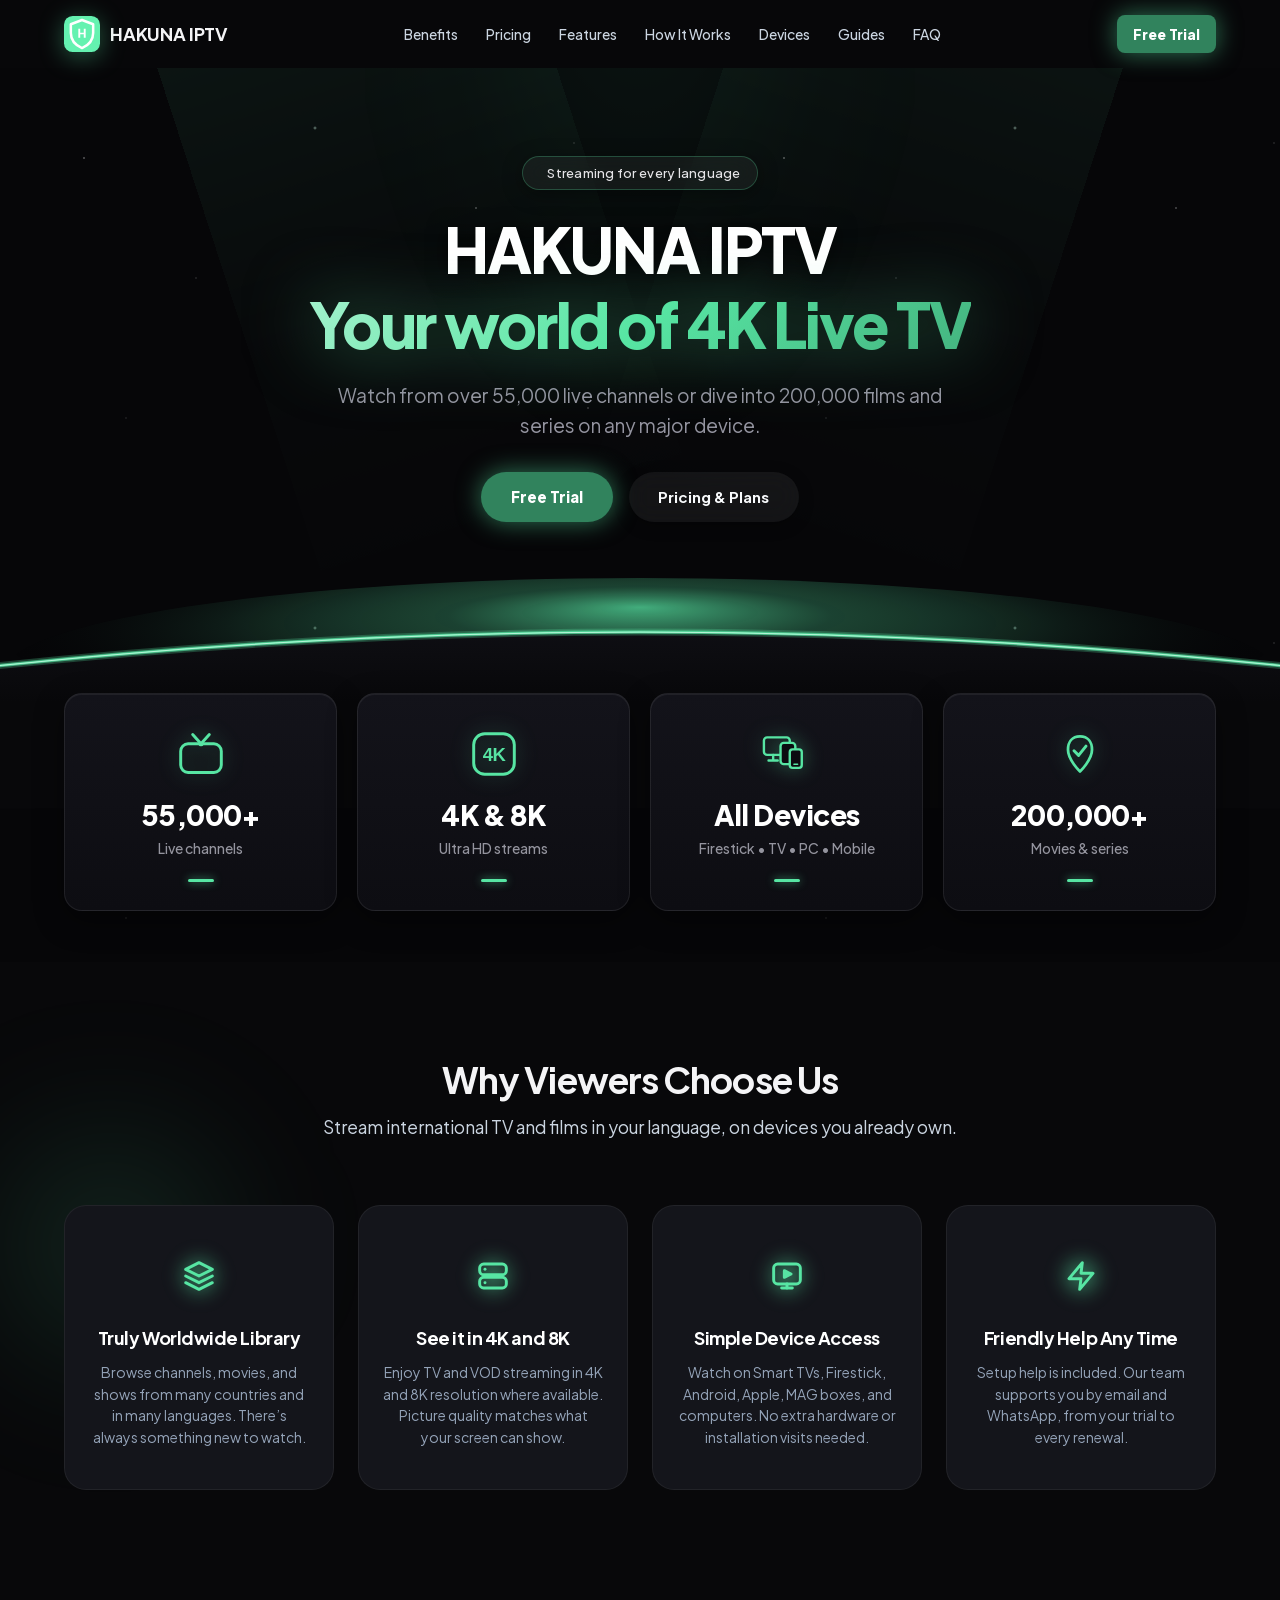
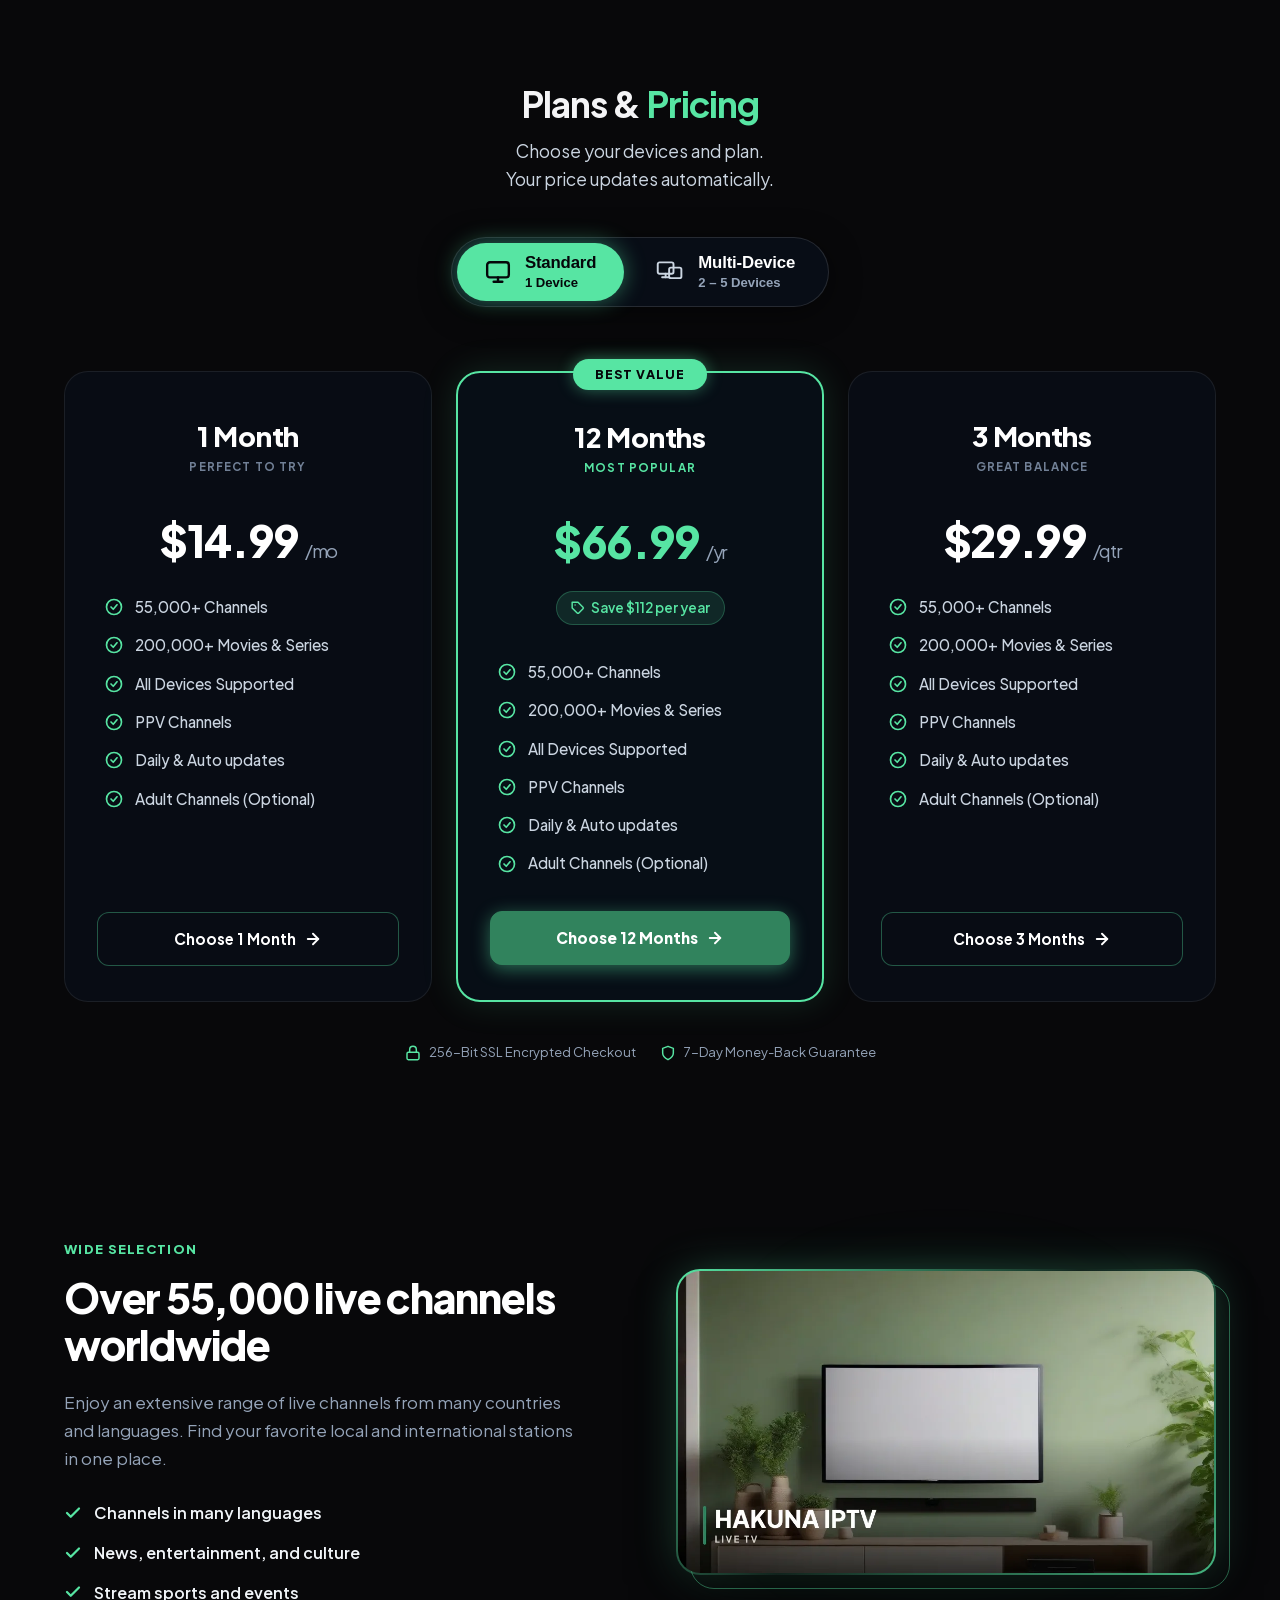
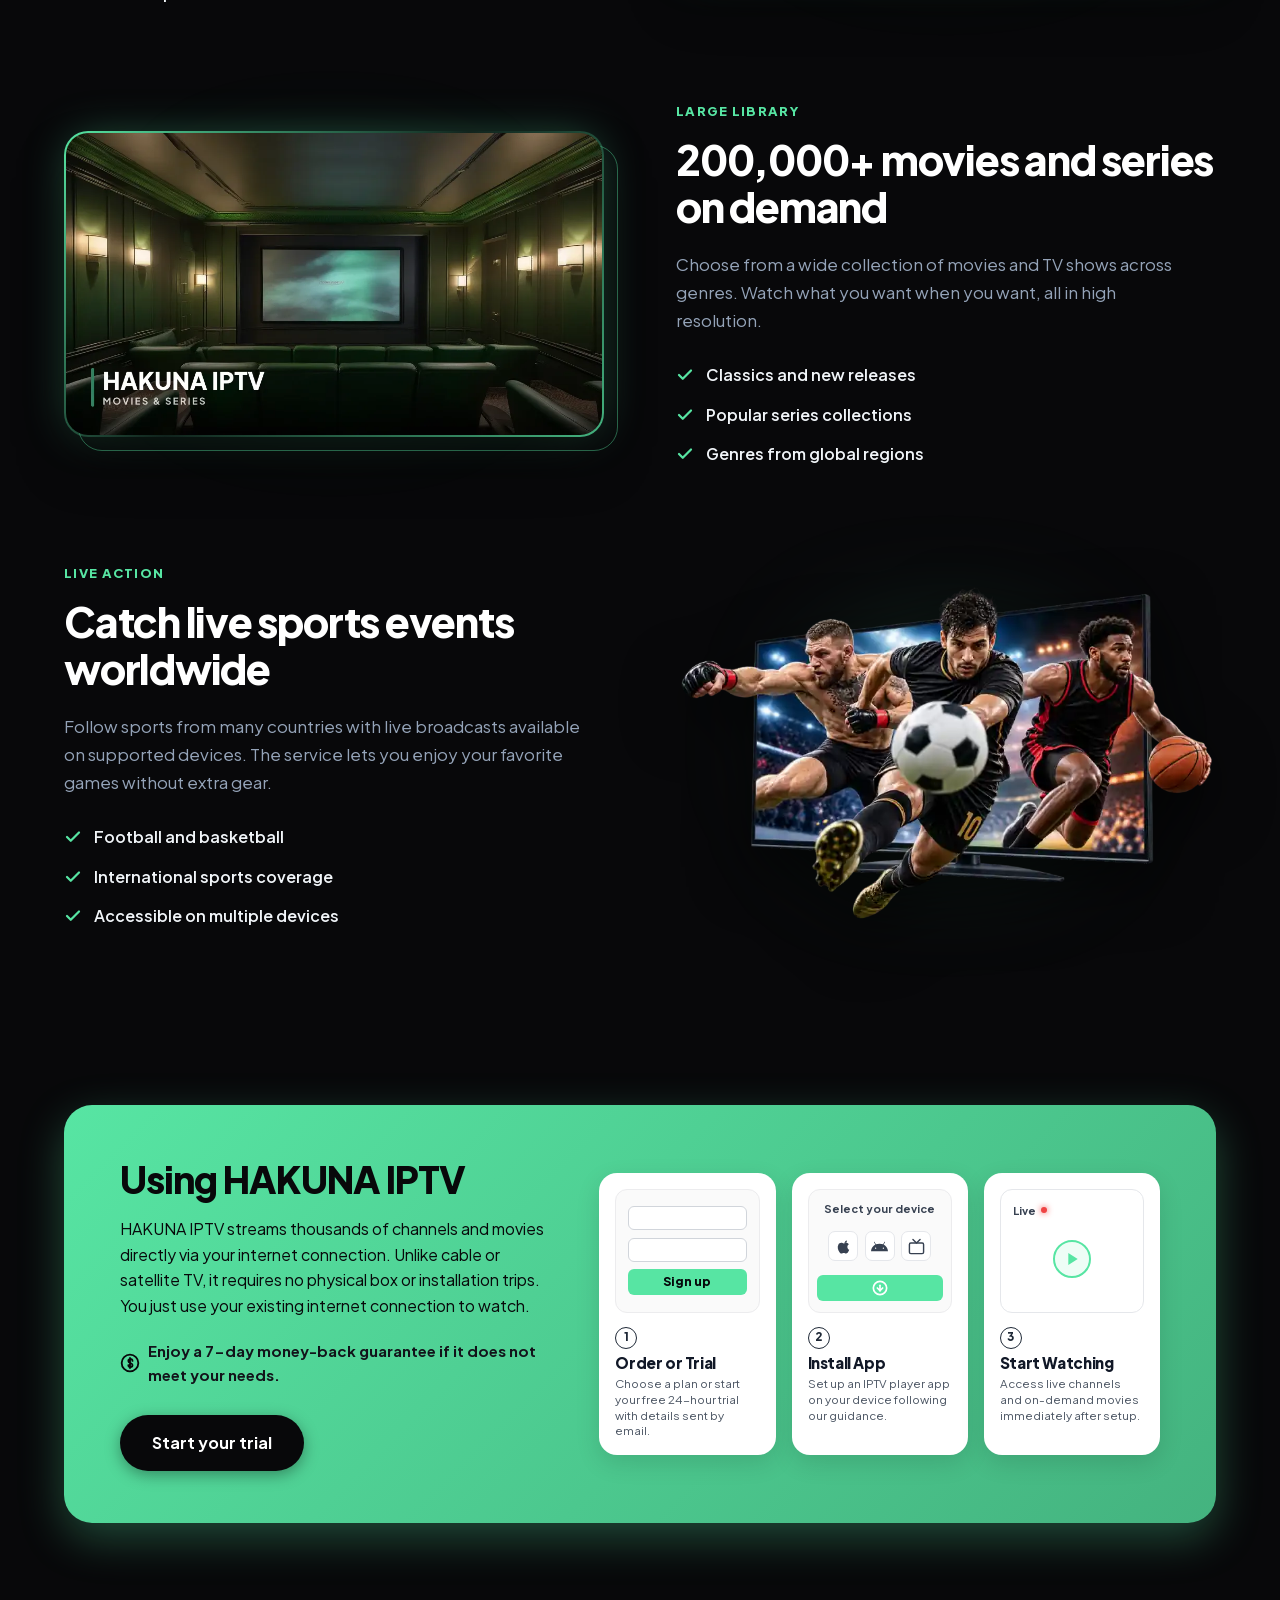
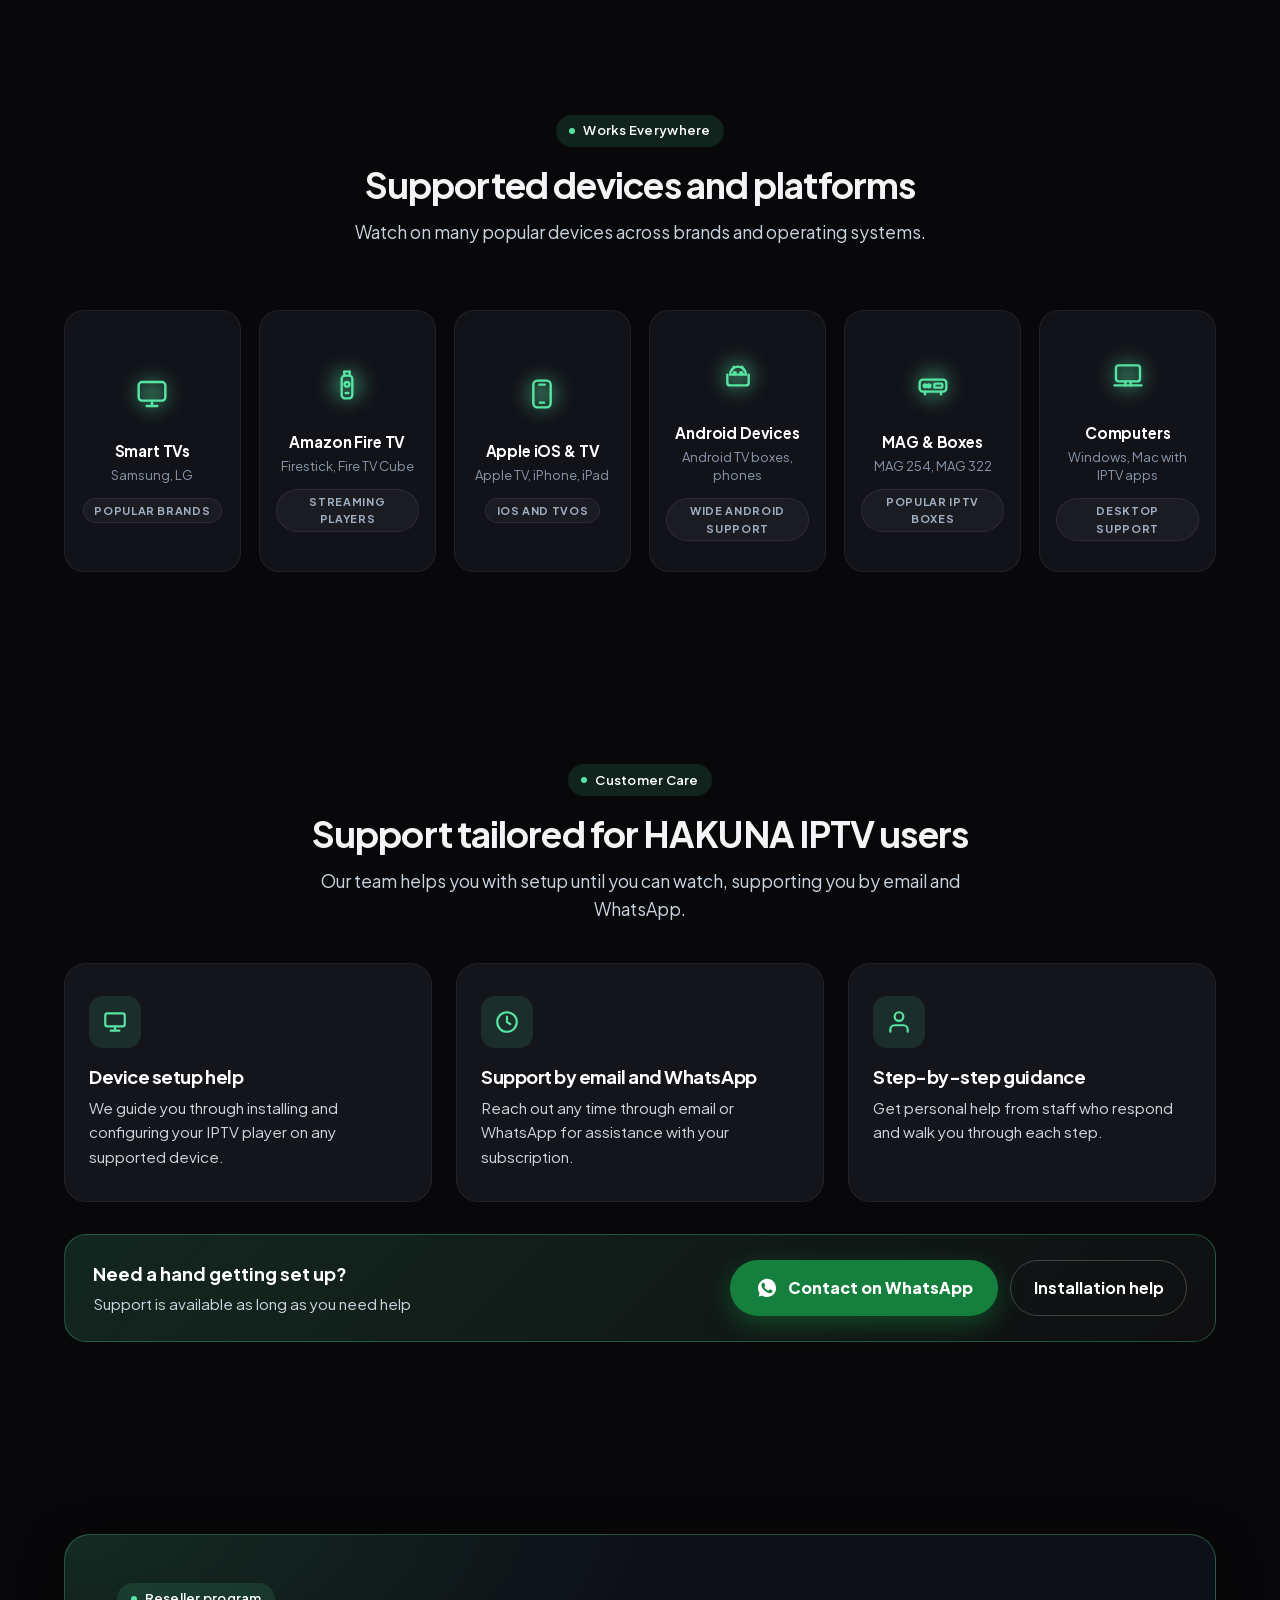
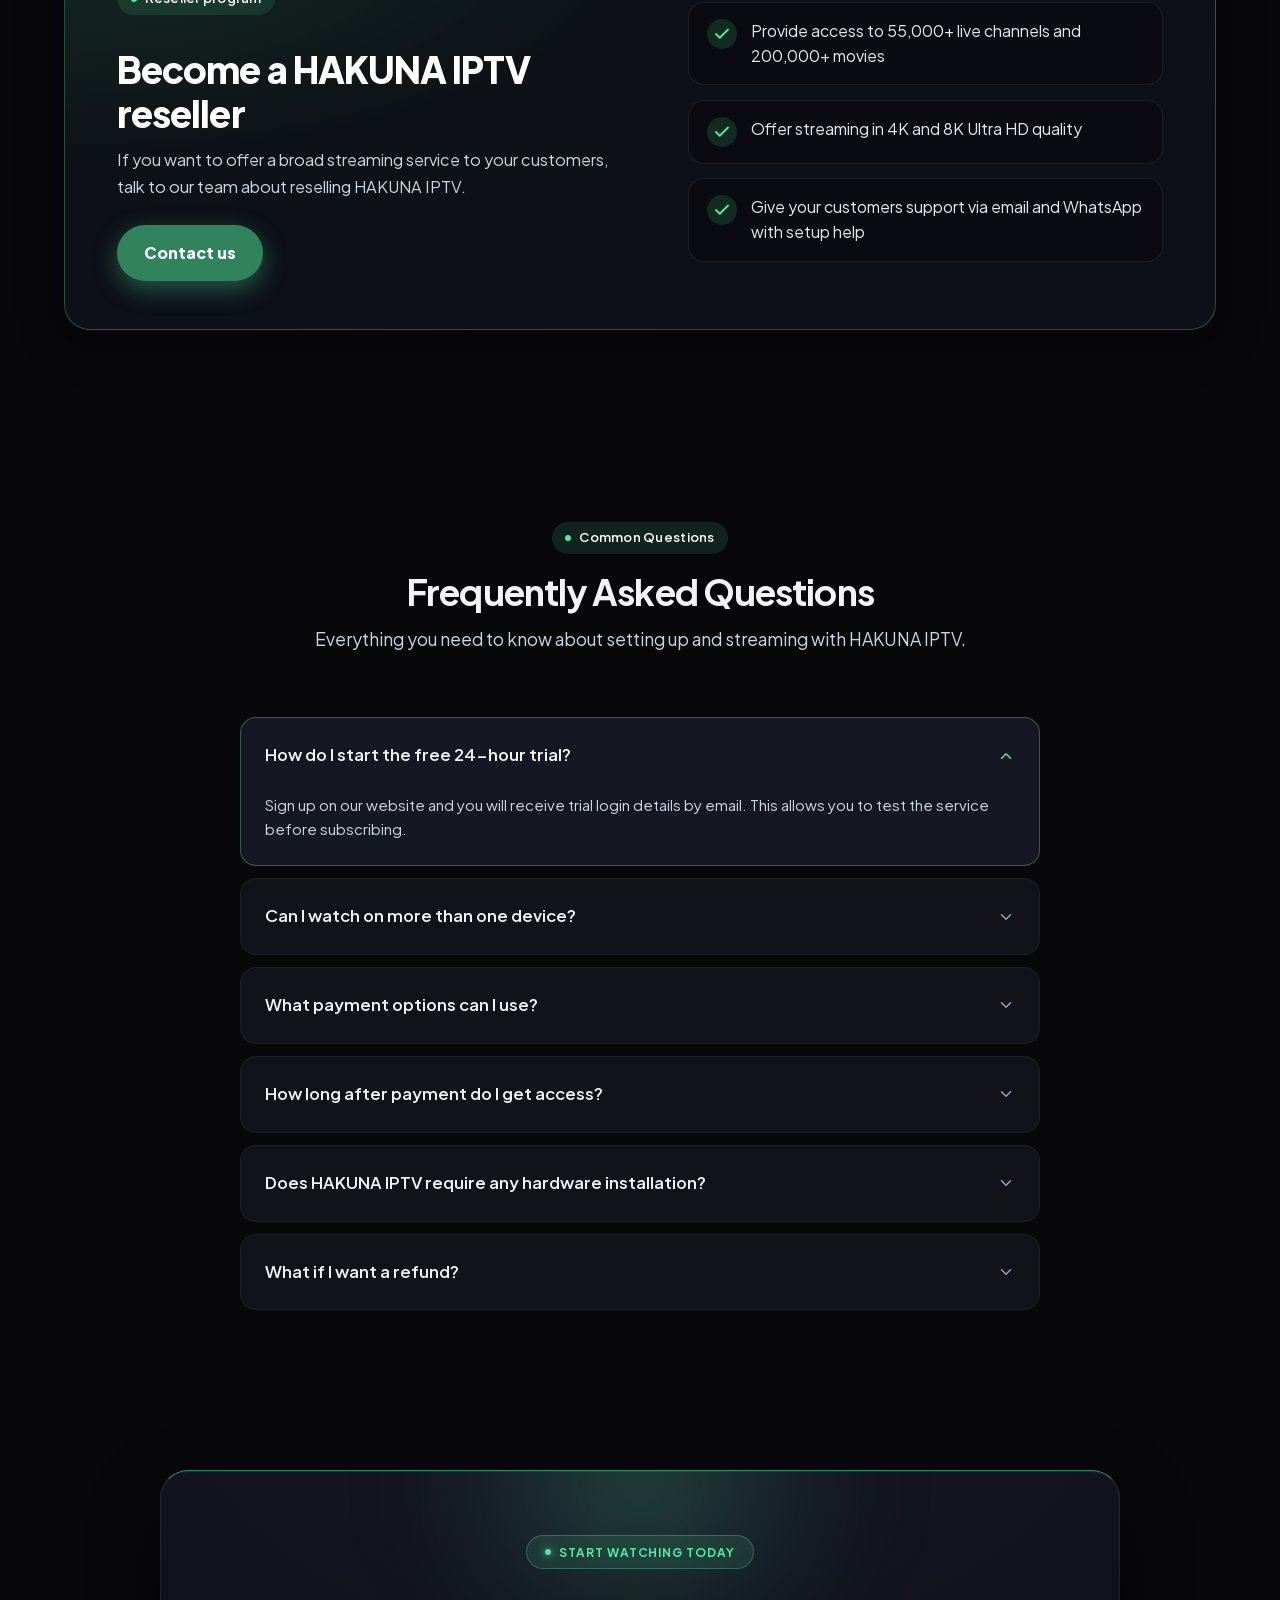
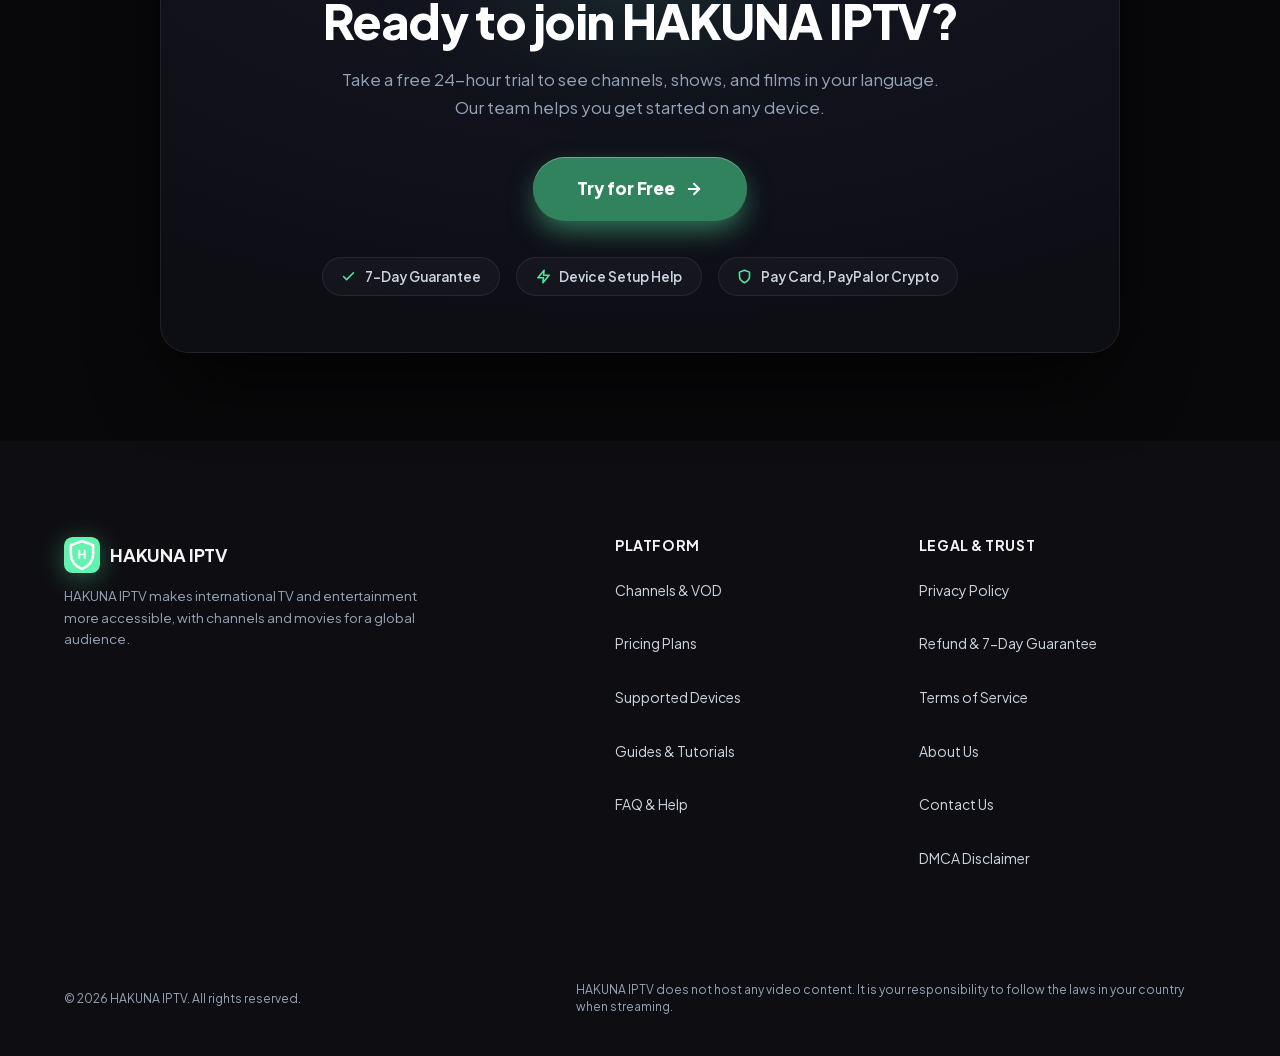
==== commit 6f7b7d7e: "Deploy IPTV site via TVKIX Site Manager [2026-10-23T14:25:55.615Z]" ====
--- a/index.html
+++ b/index.html
@@ -26,7 +26,7 @@
   <meta property="og:title" content="HAKUNA IPTV | 55,000+ Global Channels & 4K Streaming">
   <meta property="og:description" content="Explore HAKUNA IPTV for 55,000+ live channels and 200,000+ movies in 4K or 8K. Try the free 24-hour trial and start watching today. Plans for every budget.">
   <meta property="og:site_name" content="HAKUNA IPTV">
-  <meta property="og:image" content="https://iptvhakuna.org/assets/images/og-preview.jpg">
+  <meta property="og:image" content="https://iptvhakuna.org/images/share-hakuna-iptv-live-tv-1792765195620.jpg">
   <meta property="og:image:width" content="1200">
   <meta property="og:image:height" content="630">
   <meta property="og:image:alt" content="HAKUNA IPTV Ultra-Stable 4K IPTV Streaming Service">
@@ -35,7 +35,7 @@
   <meta name="twitter:card" content="summary_large_image">
   <meta name="twitter:title" content="HAKUNA IPTV | 55,000+ Global Channels & 4K Streaming">
   <meta name="twitter:description" content="Explore HAKUNA IPTV for 55,000+ live channels and 200,000+ movies in 4K or 8K. Try the free 24-hour trial and start watching today. Plans for every budget.">
-  <meta name="twitter:image" content="https://iptvhakuna.org/assets/images/og-preview.jpg">
+  <meta name="twitter:image" content="https://iptvhakuna.org/images/share-hakuna-iptv-live-tv-1792765195620.jpg">
 
   <!-- Self-Hosted Critical Variable Font loaded via @font-face with font-display: swap -->
 
@@ -777,7 +777,7 @@
         "@type": "Product",
         "@id": "https://iptvhakuna.org/#product",
         "name": "HAKUNA IPTV Premium 4K IPTV Subscription",
-        "image": "https://iptvhakuna.org/assets/images/features/feature-iptv.webp",
+        "image": "https://iptvhakuna.org/images/hakuna-iptv-live-tv-1792765195620.webp",
         "description": "Explore HAKUNA IPTV for 55,000+ live channels and 200,000+ movies in 4K or 8K. Try the free 24-hour trial and start watching today. Plans for every budget.",
         "brand": {
           "@type": "Brand",
@@ -1264,12 +1264,12 @@
       <a href="#" class="brand-logo">
         <span class="logo-icon" aria-hidden="true"><svg xmlns="http://www.w3.org/2000/svg" viewBox="0 0 100 100" width="100%" height="100%">
   <defs>
-    <linearGradient id="iconGrad_bkrz2a" x1="0%" y1="0%" x2="100%" y2="100%">
+    <linearGradient id="iconGrad_3kk8kd" x1="0%" y1="0%" x2="100%" y2="100%">
       <stop offset="0%" stop-color="#64f2b0"/>
       <stop offset="100%" stop-color="#64f2b0"/>
     </linearGradient>
   </defs>
-  <rect width="100" height="100" rx="24" fill="url(#iconGrad_bkrz2a)"/>
+  <rect width="100" height="100" rx="24" fill="url(#iconGrad_3kk8kd)"/>
   <path d="M 50 11 L 81 23 L 81 47 C 81 67 68 81 50 89 C 32 81 19 67 19 47 L 19 23 Z" fill="none" stroke="#ffffff" stroke-width="7" stroke-linejoin="round"/>
   <g class="icon-letter" data-letter="H" fill="#ffffff" transform="translate(37.556 60.665) scale(0.03400 -0.03400)"><path transform="translate(0 0)" d="M66 0V745H221V423H511V745H666V0H511V288H221V0Z"/></g>
 </svg></span>
@@ -1894,7 +1894,7 @@
             <div class="feature-split-media">
               <div class="feature-media-wrapper">
                 <div class="feature-media-ambient" aria-hidden="true"></div>
-                <img src="/assets/images/features/feature-iptv.webp" alt="HAKUNA IPTV Live Channel List Interface" class="feature-mockup-img" loading="lazy" width="970" height="540">
+                <div class="feature-photo-frame"><img src="/images/hakuna-iptv-live-tv-1792765195620.webp" alt="Over 55,000 live channels worldwide" class="feature-mockup-img feature-photo" loading="lazy" width="1024" height="576"></div>
               </div>
             </div>
           </div>
@@ -1929,7 +1929,7 @@
             <div class="feature-split-media">
               <div class="feature-media-wrapper">
                 <div class="feature-media-ambient" aria-hidden="true"></div>
-                <img src="/assets/images/features/iptv-recommendations.webp" alt="HAKUNA IPTV VOD Movies and Series Collection" class="feature-mockup-img" loading="lazy" width="1248" height="694">
+                <div class="feature-photo-frame"><img src="/images/hakuna-iptv-vod-1792765265524.webp" alt="200,000+ movies and series on demand" class="feature-mockup-img feature-photo" loading="lazy" width="1024" height="576"></div>
               </div>
             </div>
           </div>
@@ -2344,12 +2344,12 @@
           <a href="#" class="brand-logo">
             <span class="logo-icon" aria-hidden="true"><svg xmlns="http://www.w3.org/2000/svg" viewBox="0 0 100 100" width="100%" height="100%">
   <defs>
-    <linearGradient id="iconGrad_bkrz2a" x1="0%" y1="0%" x2="100%" y2="100%">
+    <linearGradient id="iconGrad_3kk8kd" x1="0%" y1="0%" x2="100%" y2="100%">
       <stop offset="0%" stop-color="#64f2b0"/>
       <stop offset="100%" stop-color="#64f2b0"/>
     </linearGradient>
   </defs>
-  <rect width="100" height="100" rx="24" fill="url(#iconGrad_bkrz2a)"/>
+  <rect width="100" height="100" rx="24" fill="url(#iconGrad_3kk8kd)"/>
   <path d="M 50 11 L 81 23 L 81 47 C 81 67 68 81 50 89 C 32 81 19 67 19 47 L 19 23 Z" fill="none" stroke="#ffffff" stroke-width="7" stroke-linejoin="round"/>
   <g class="icon-letter" data-letter="H" fill="#ffffff" transform="translate(37.556 60.665) scale(0.03400 -0.03400)"><path transform="translate(0 0)" d="M66 0V745H221V423H511V745H666V0H511V288H221V0Z"/></g>
 </svg></span>
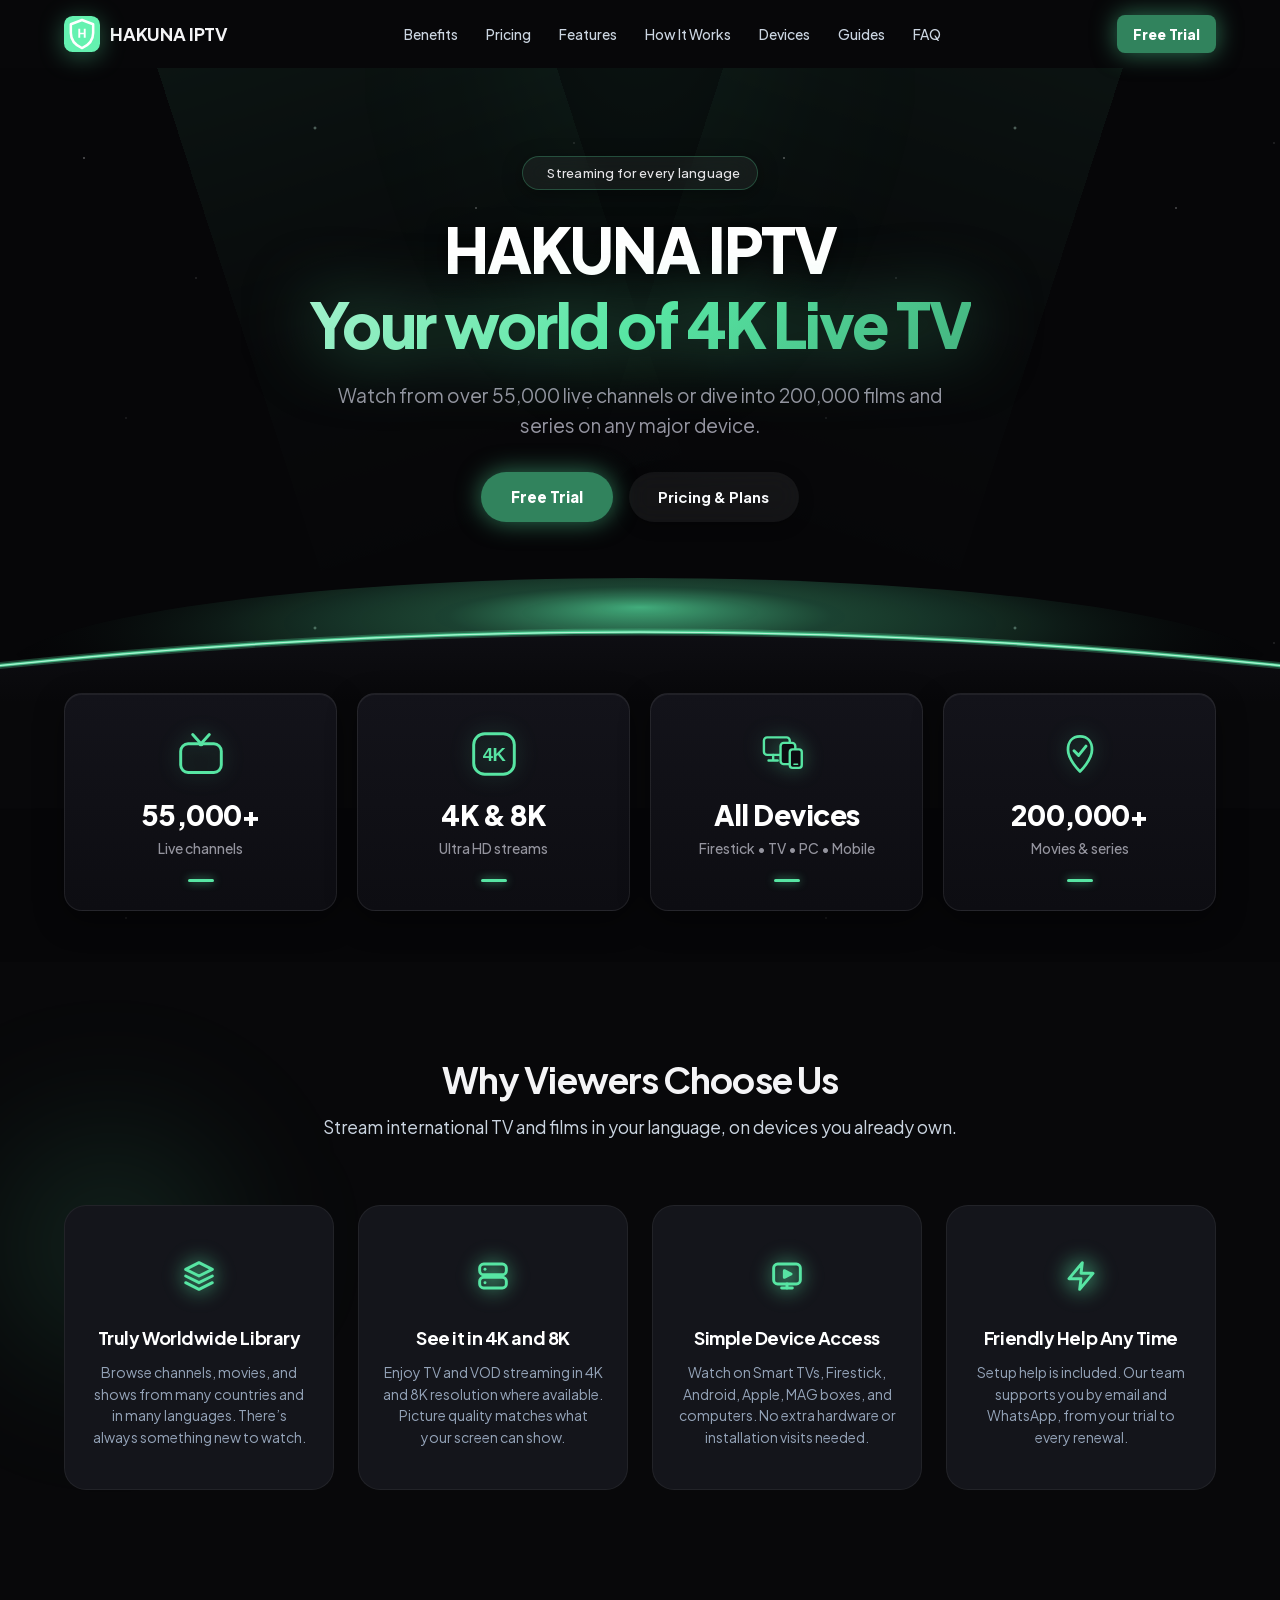
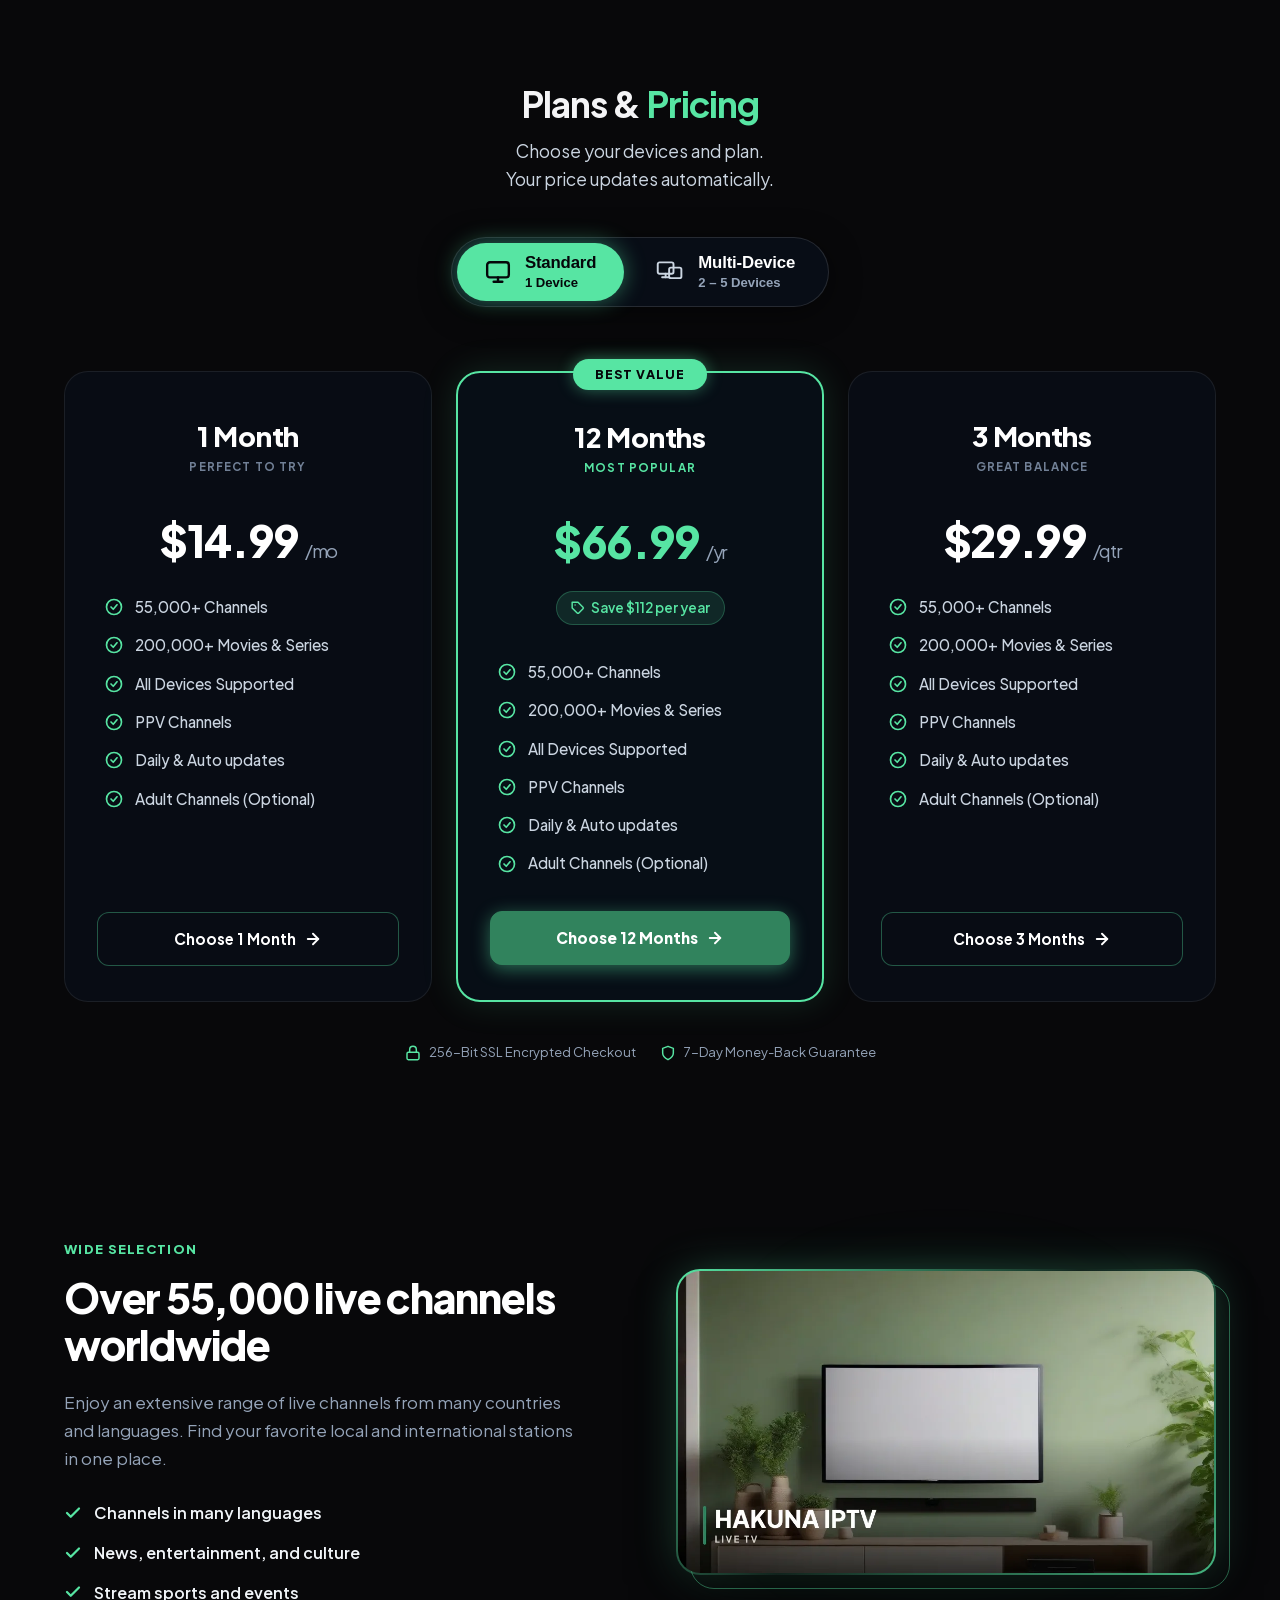
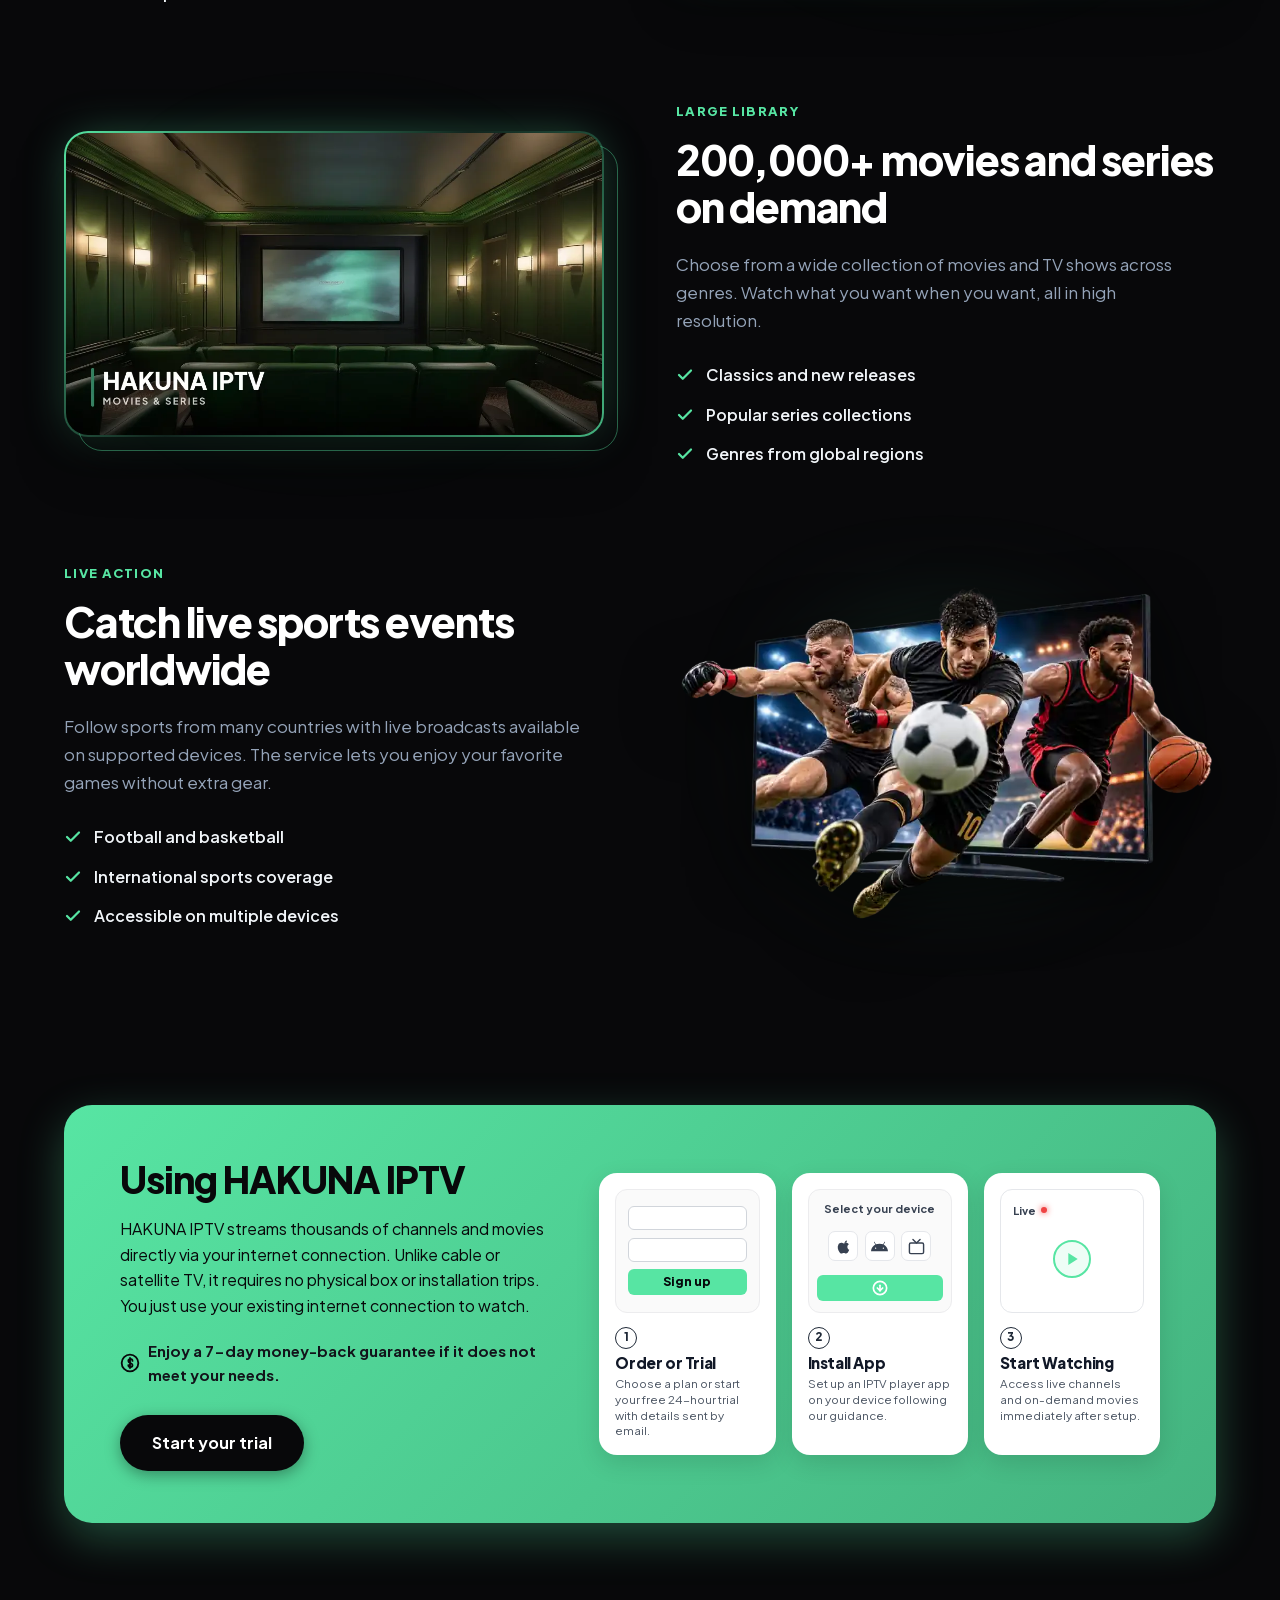
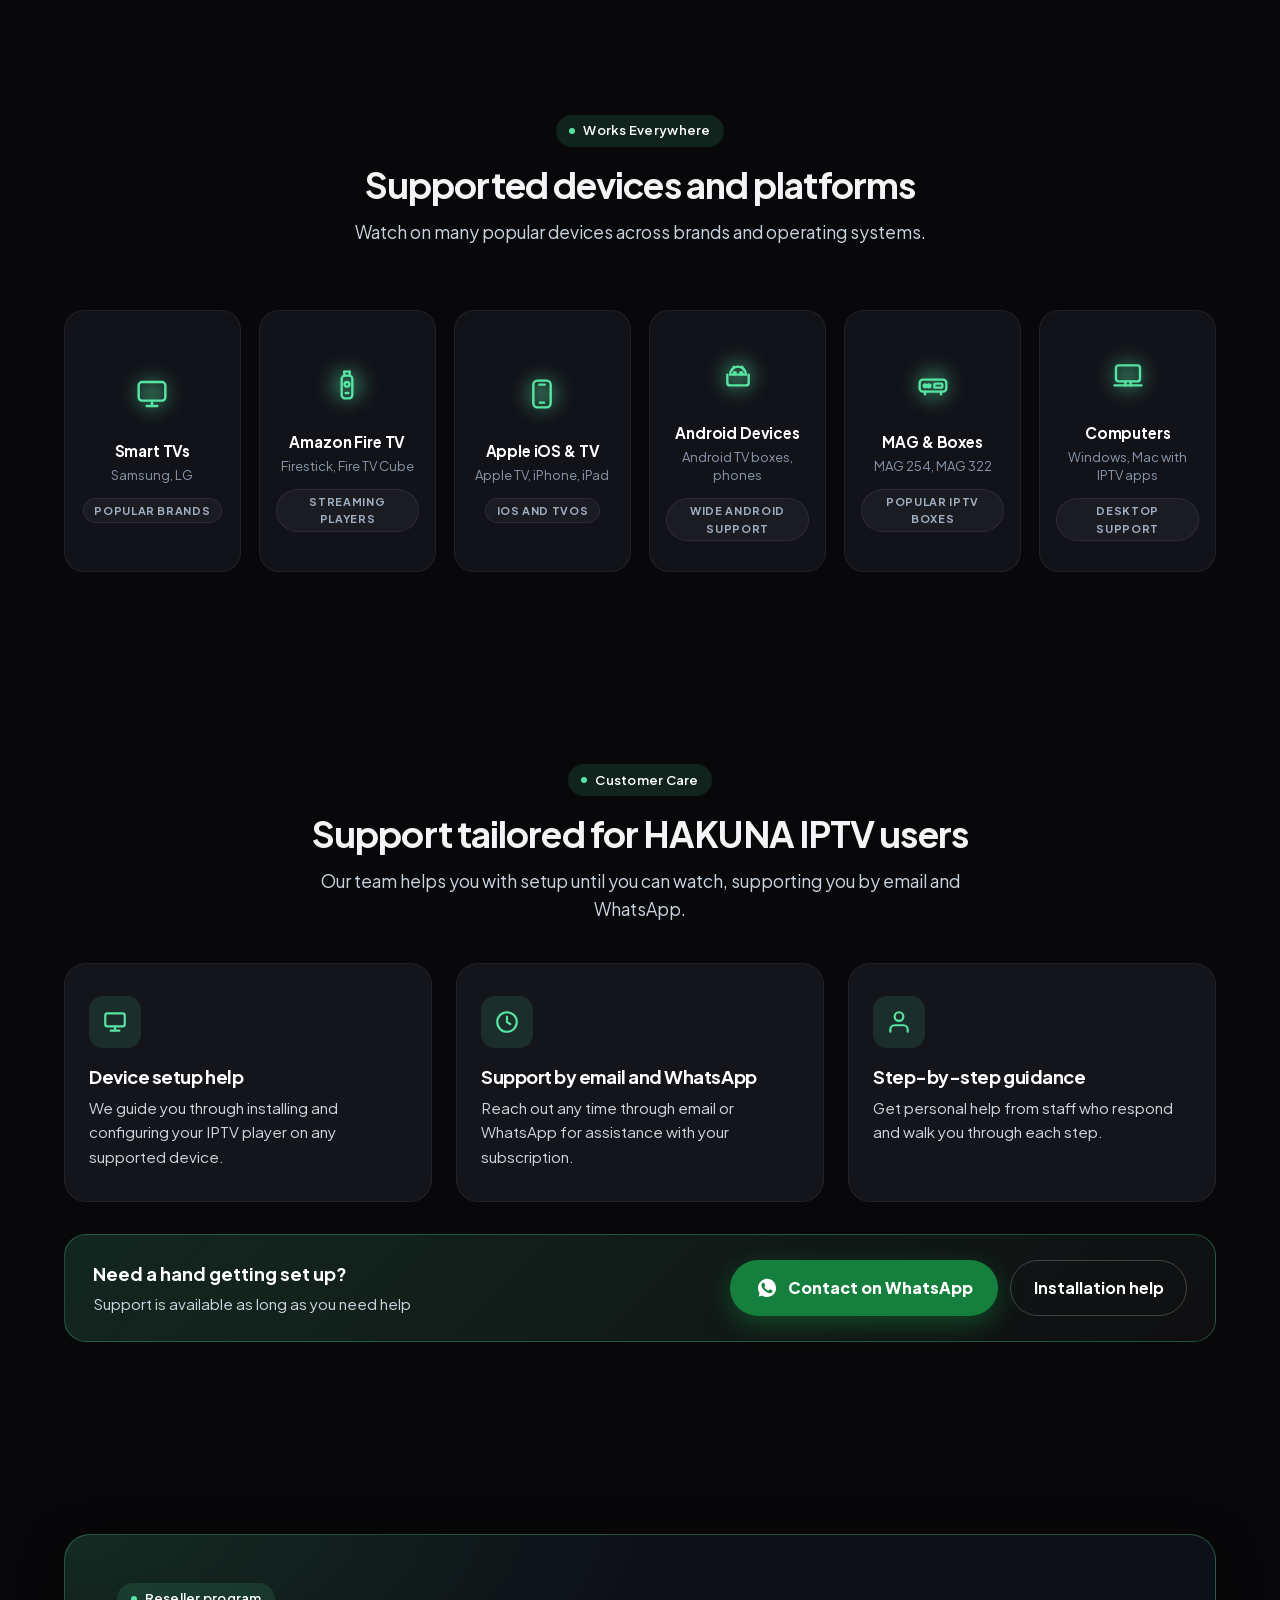
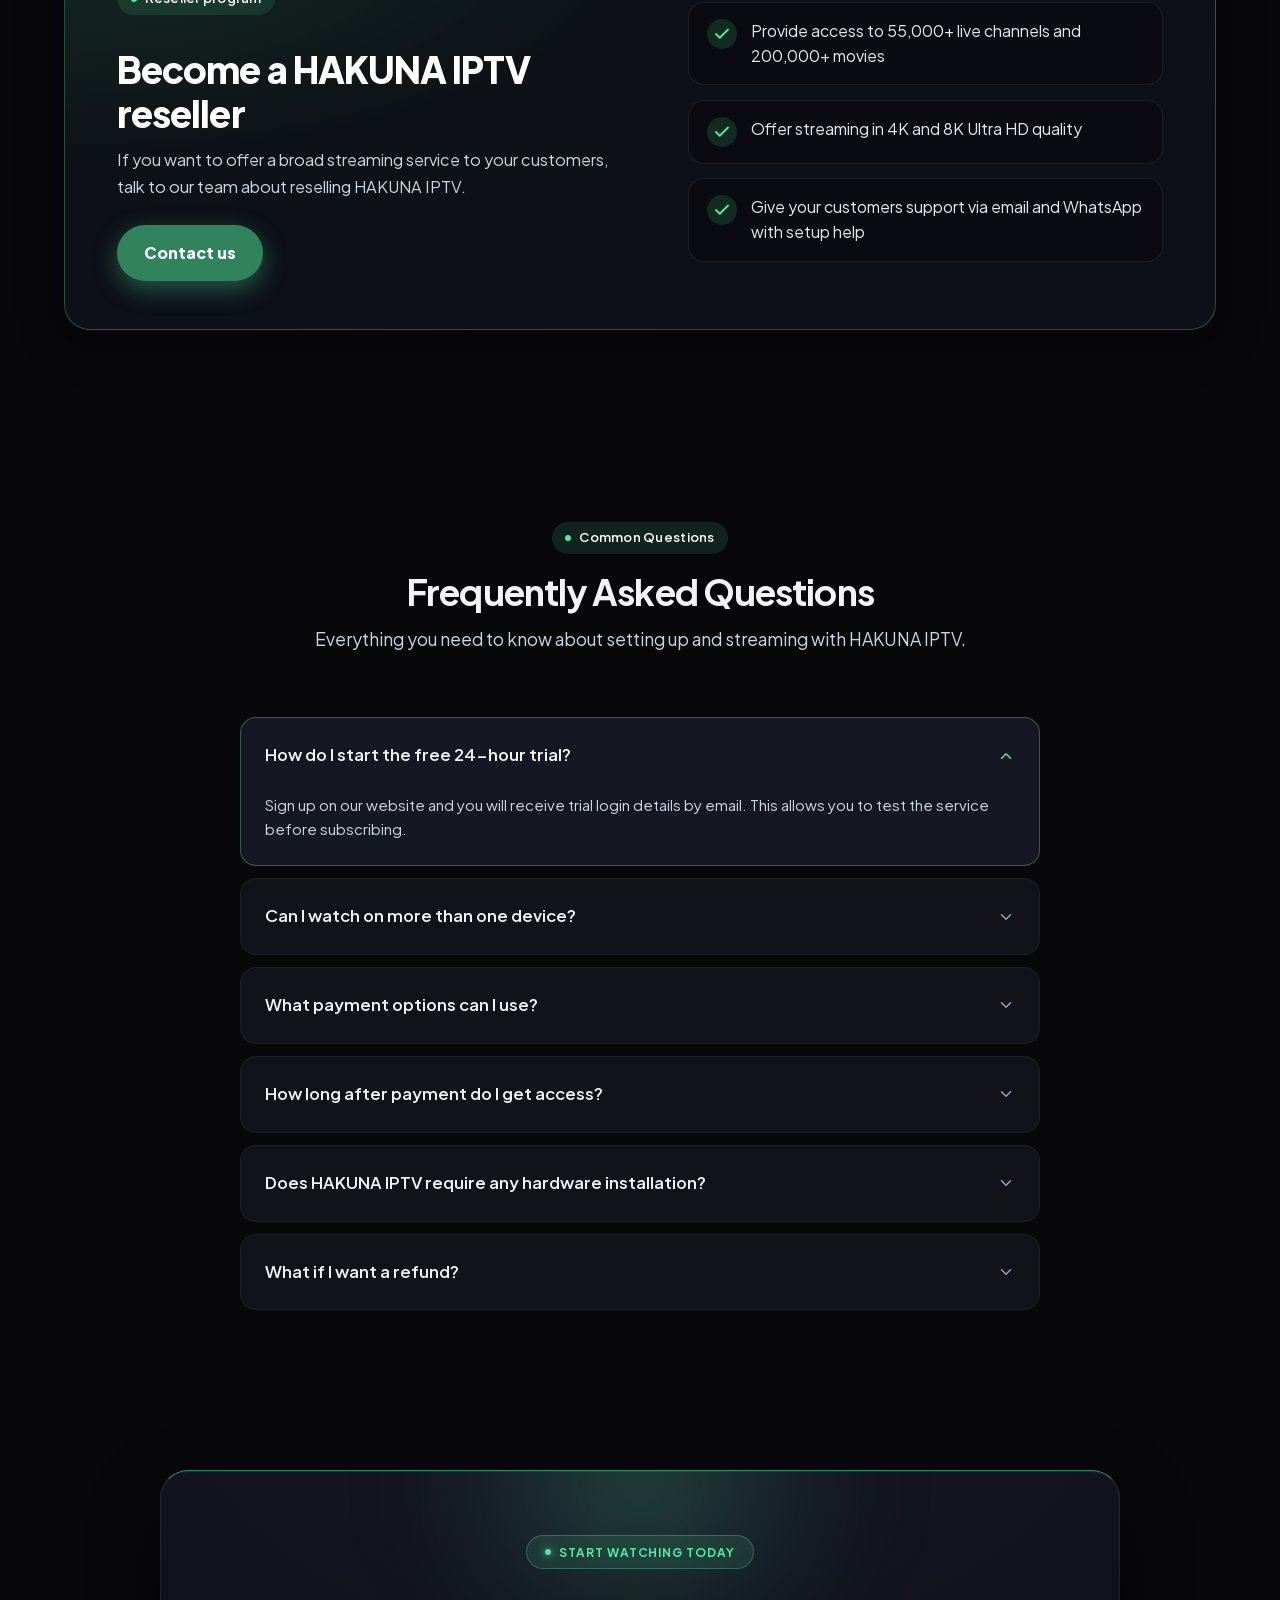
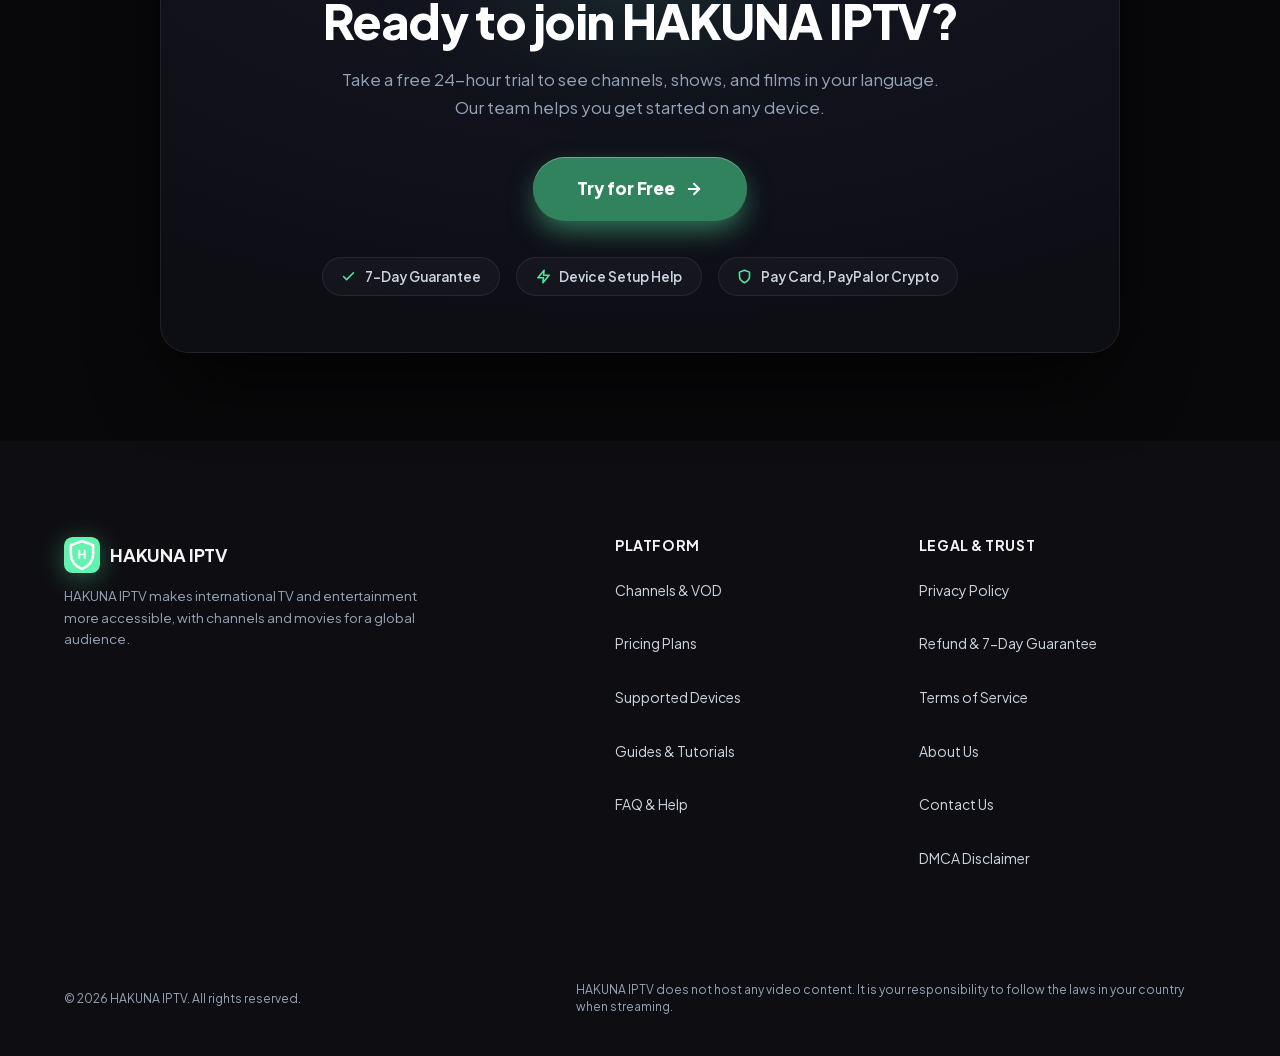
==== commit 63aab8d7: "Deploy IPTV site via TVKIX Site Manager [2026-10-23T14:31:35.479Z]" ====
--- a/index.html
+++ b/index.html
@@ -1264,12 +1264,12 @@
       <a href="#" class="brand-logo">
         <span class="logo-icon" aria-hidden="true"><svg xmlns="http://www.w3.org/2000/svg" viewBox="0 0 100 100" width="100%" height="100%">
   <defs>
-    <linearGradient id="iconGrad_3kk8kd" x1="0%" y1="0%" x2="100%" y2="100%">
+    <linearGradient id="iconGrad_2pr4jk" x1="0%" y1="0%" x2="100%" y2="100%">
       <stop offset="0%" stop-color="#64f2b0"/>
       <stop offset="100%" stop-color="#64f2b0"/>
     </linearGradient>
   </defs>
-  <rect width="100" height="100" rx="24" fill="url(#iconGrad_3kk8kd)"/>
+  <rect width="100" height="100" rx="24" fill="url(#iconGrad_2pr4jk)"/>
   <path d="M 50 11 L 81 23 L 81 47 C 81 67 68 81 50 89 C 32 81 19 67 19 47 L 19 23 Z" fill="none" stroke="#ffffff" stroke-width="7" stroke-linejoin="round"/>
   <g class="icon-letter" data-letter="H" fill="#ffffff" transform="translate(37.556 60.665) scale(0.03400 -0.03400)"><path transform="translate(0 0)" d="M66 0V745H221V423H511V745H666V0H511V288H221V0Z"/></g>
 </svg></span>
@@ -2344,12 +2344,12 @@
           <a href="#" class="brand-logo">
             <span class="logo-icon" aria-hidden="true"><svg xmlns="http://www.w3.org/2000/svg" viewBox="0 0 100 100" width="100%" height="100%">
   <defs>
-    <linearGradient id="iconGrad_3kk8kd" x1="0%" y1="0%" x2="100%" y2="100%">
+    <linearGradient id="iconGrad_2pr4jk" x1="0%" y1="0%" x2="100%" y2="100%">
       <stop offset="0%" stop-color="#64f2b0"/>
       <stop offset="100%" stop-color="#64f2b0"/>
     </linearGradient>
   </defs>
-  <rect width="100" height="100" rx="24" fill="url(#iconGrad_3kk8kd)"/>
+  <rect width="100" height="100" rx="24" fill="url(#iconGrad_2pr4jk)"/>
   <path d="M 50 11 L 81 23 L 81 47 C 81 67 68 81 50 89 C 32 81 19 67 19 47 L 19 23 Z" fill="none" stroke="#ffffff" stroke-width="7" stroke-linejoin="round"/>
   <g class="icon-letter" data-letter="H" fill="#ffffff" transform="translate(37.556 60.665) scale(0.03400 -0.03400)"><path transform="translate(0 0)" d="M66 0V745H221V423H511V745H666V0H511V288H221V0Z"/></g>
 </svg></span>
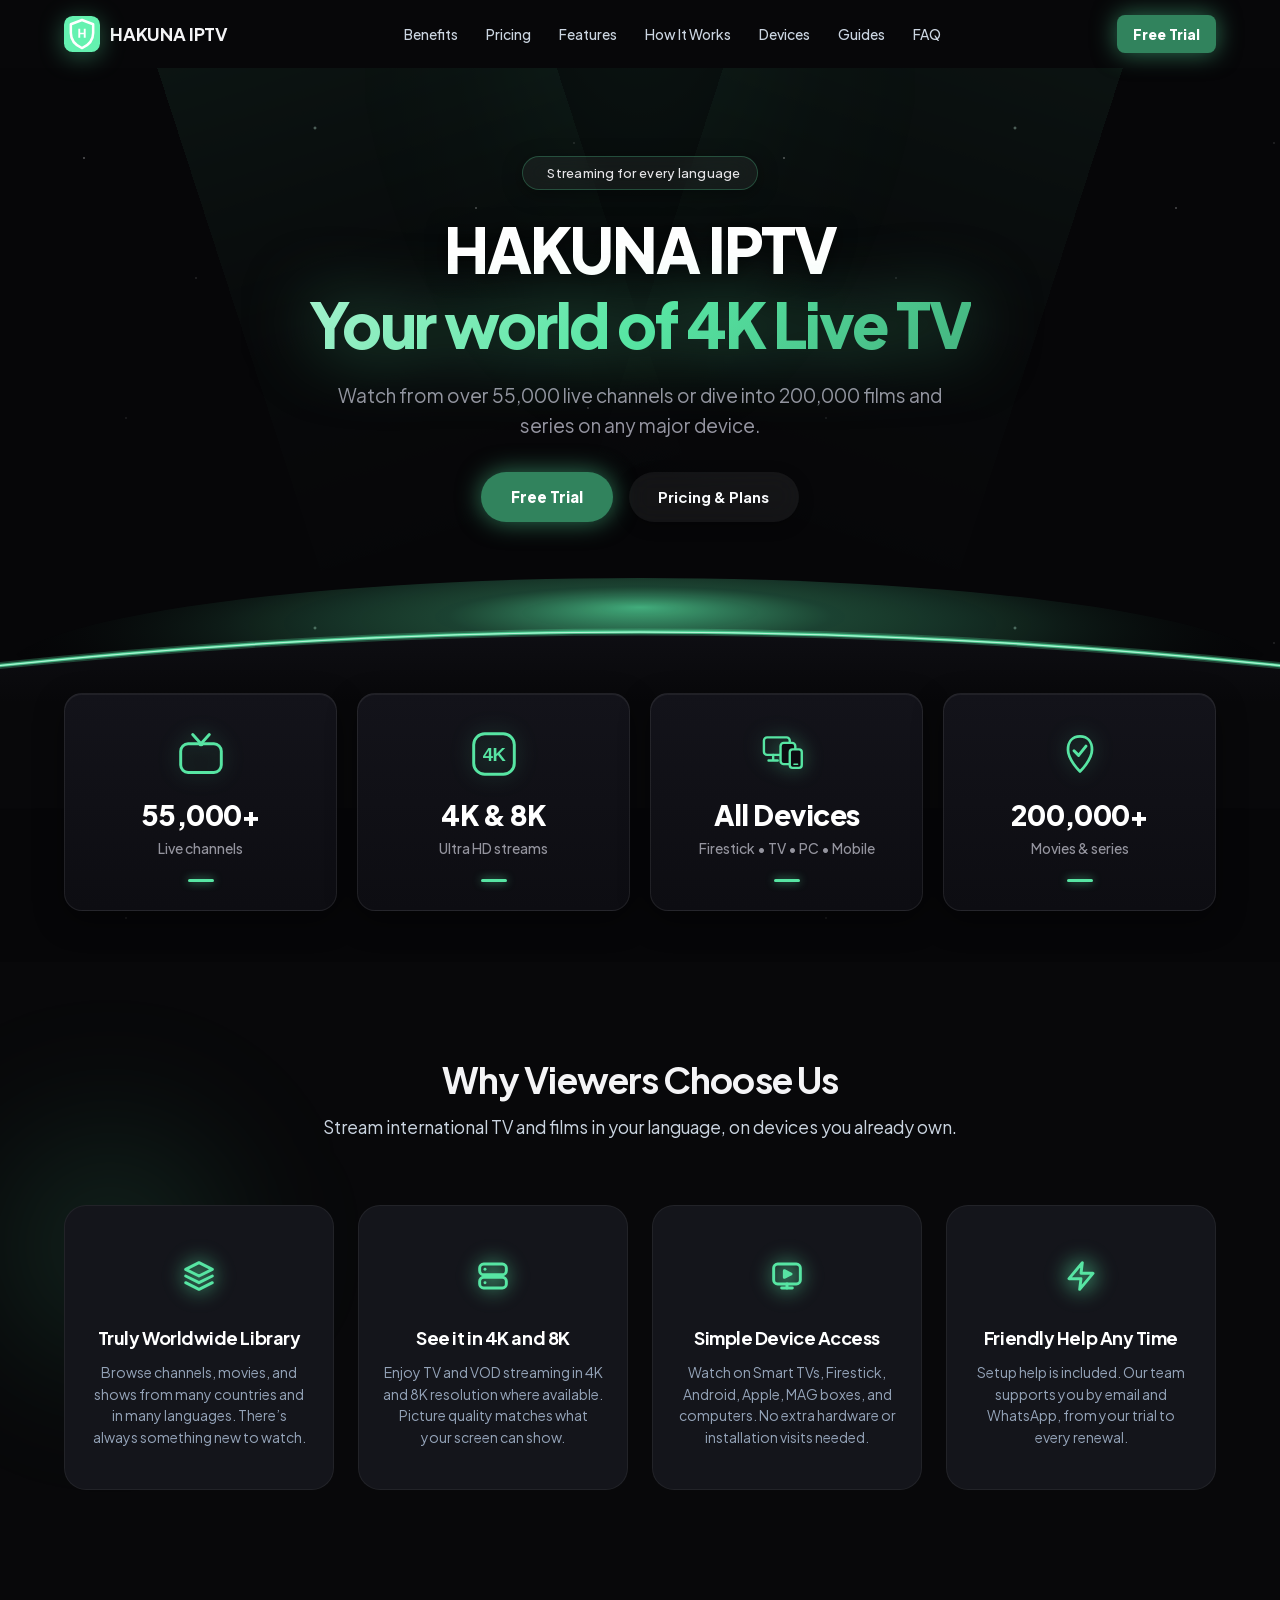
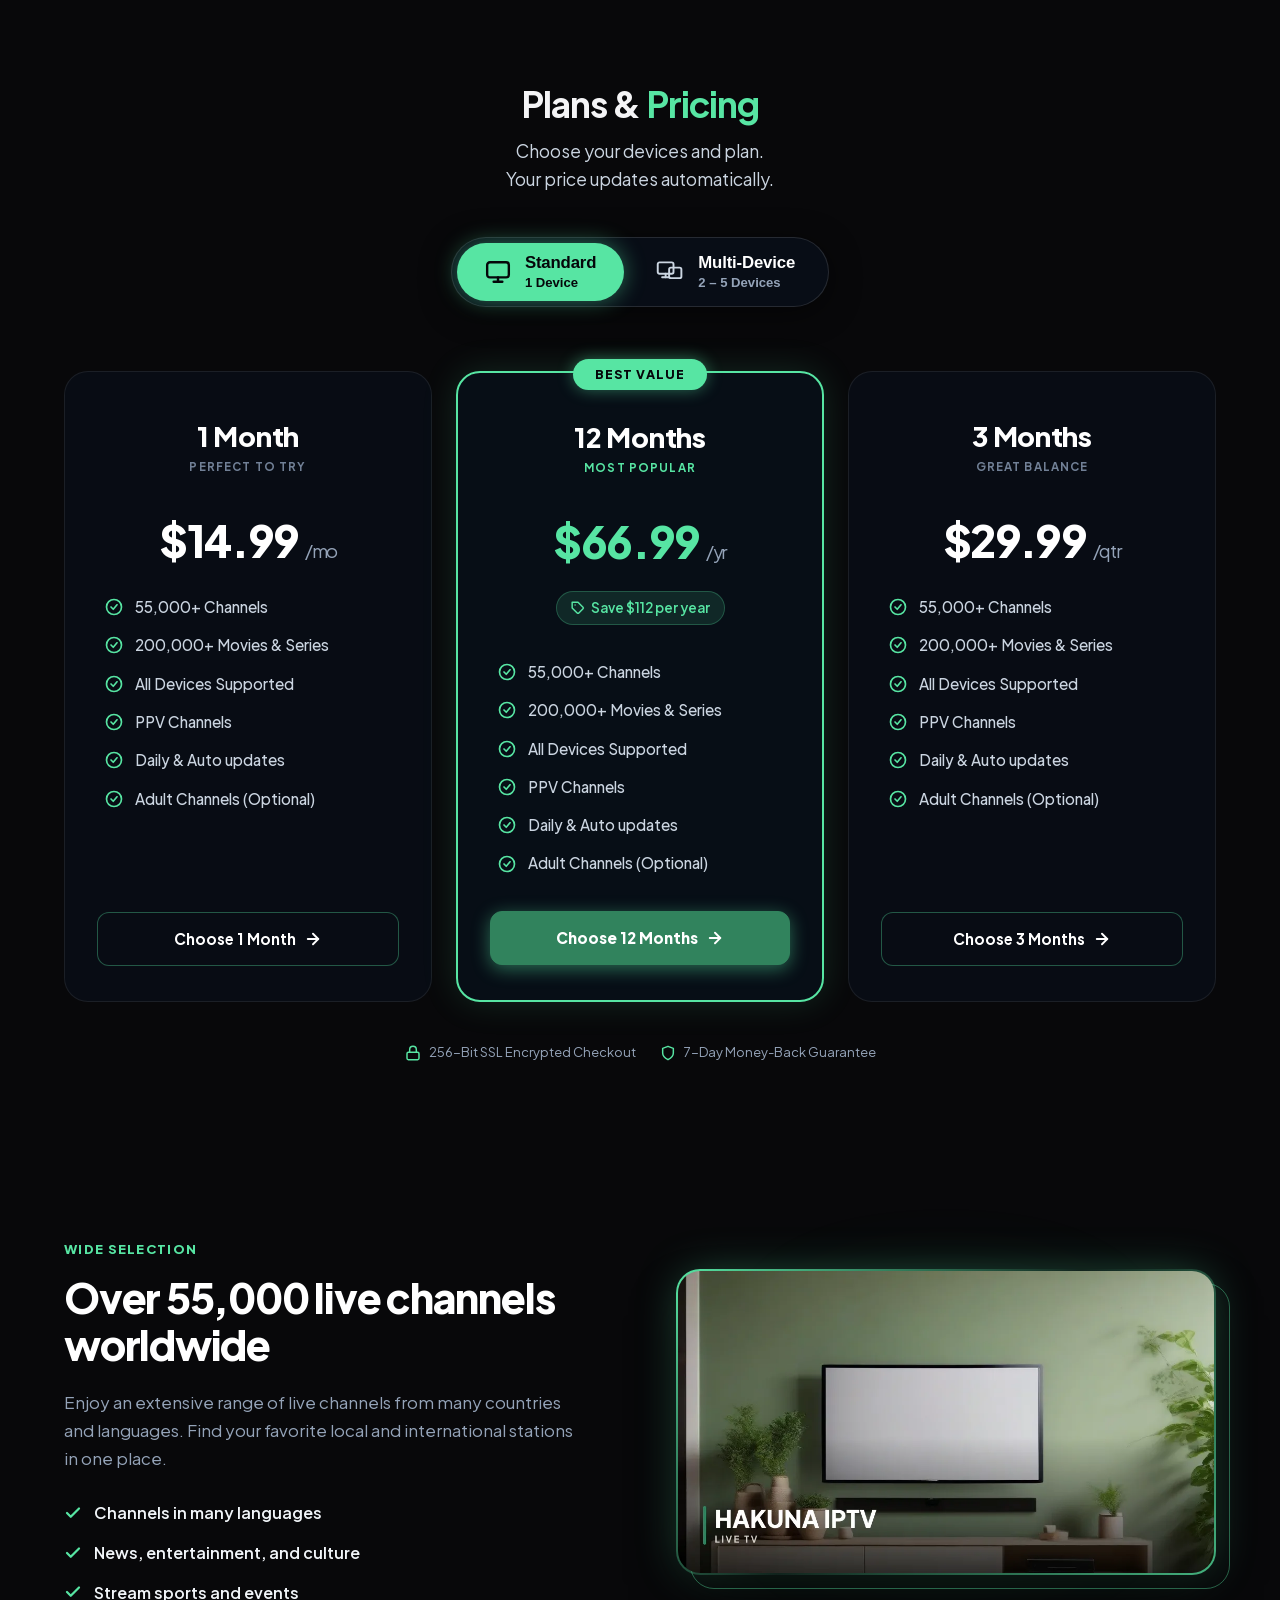
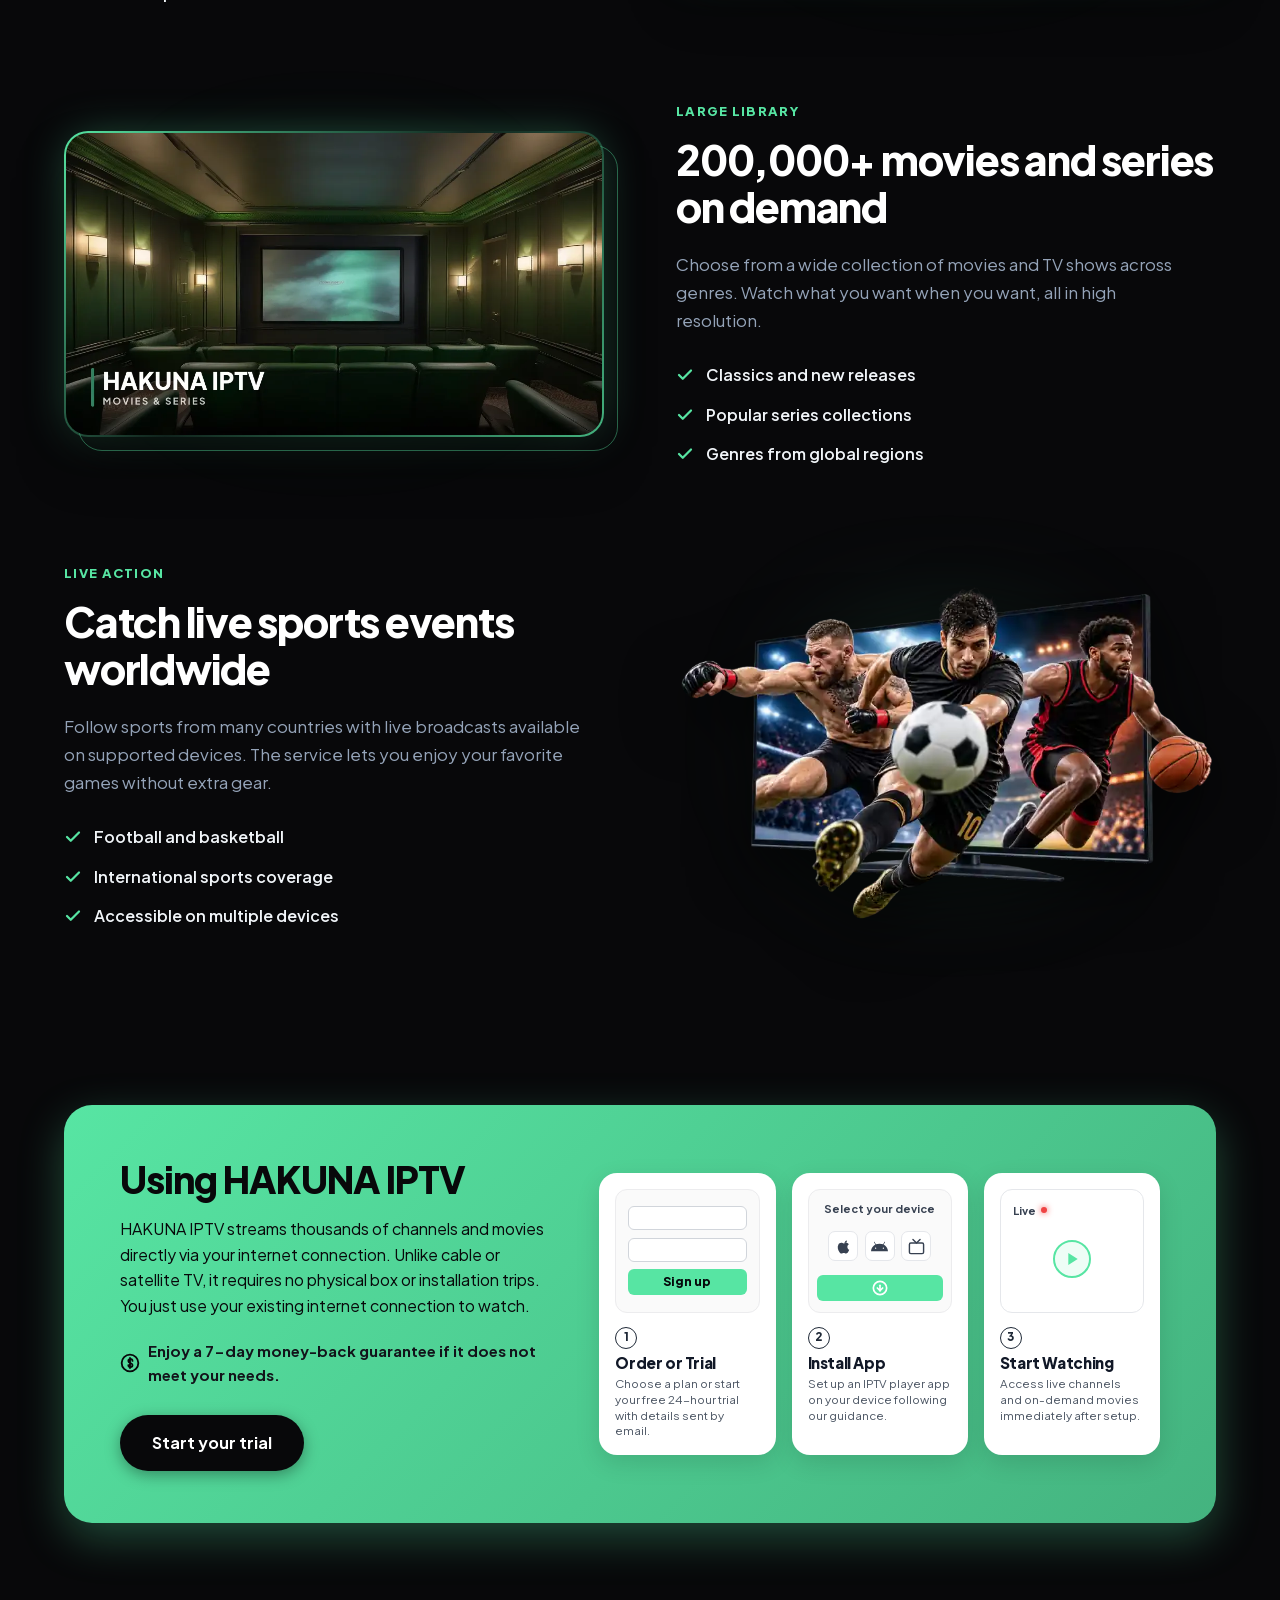
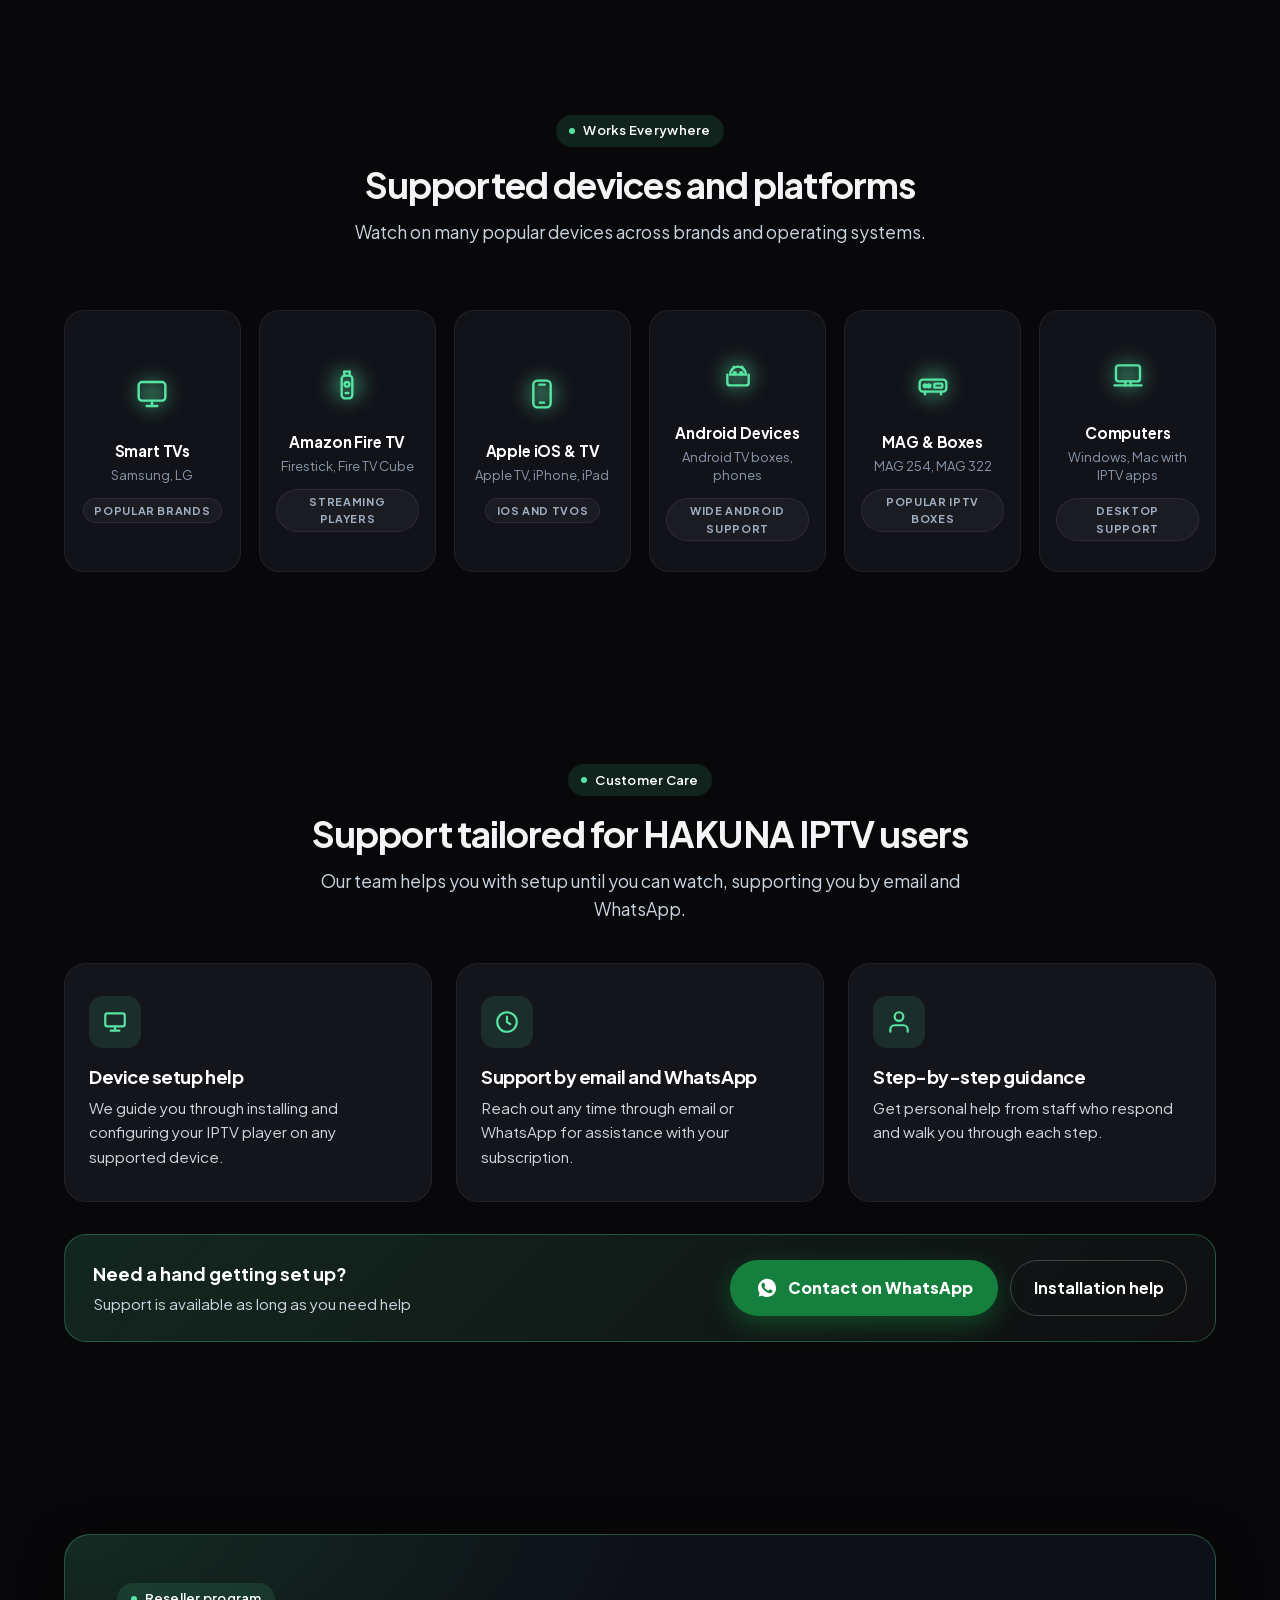
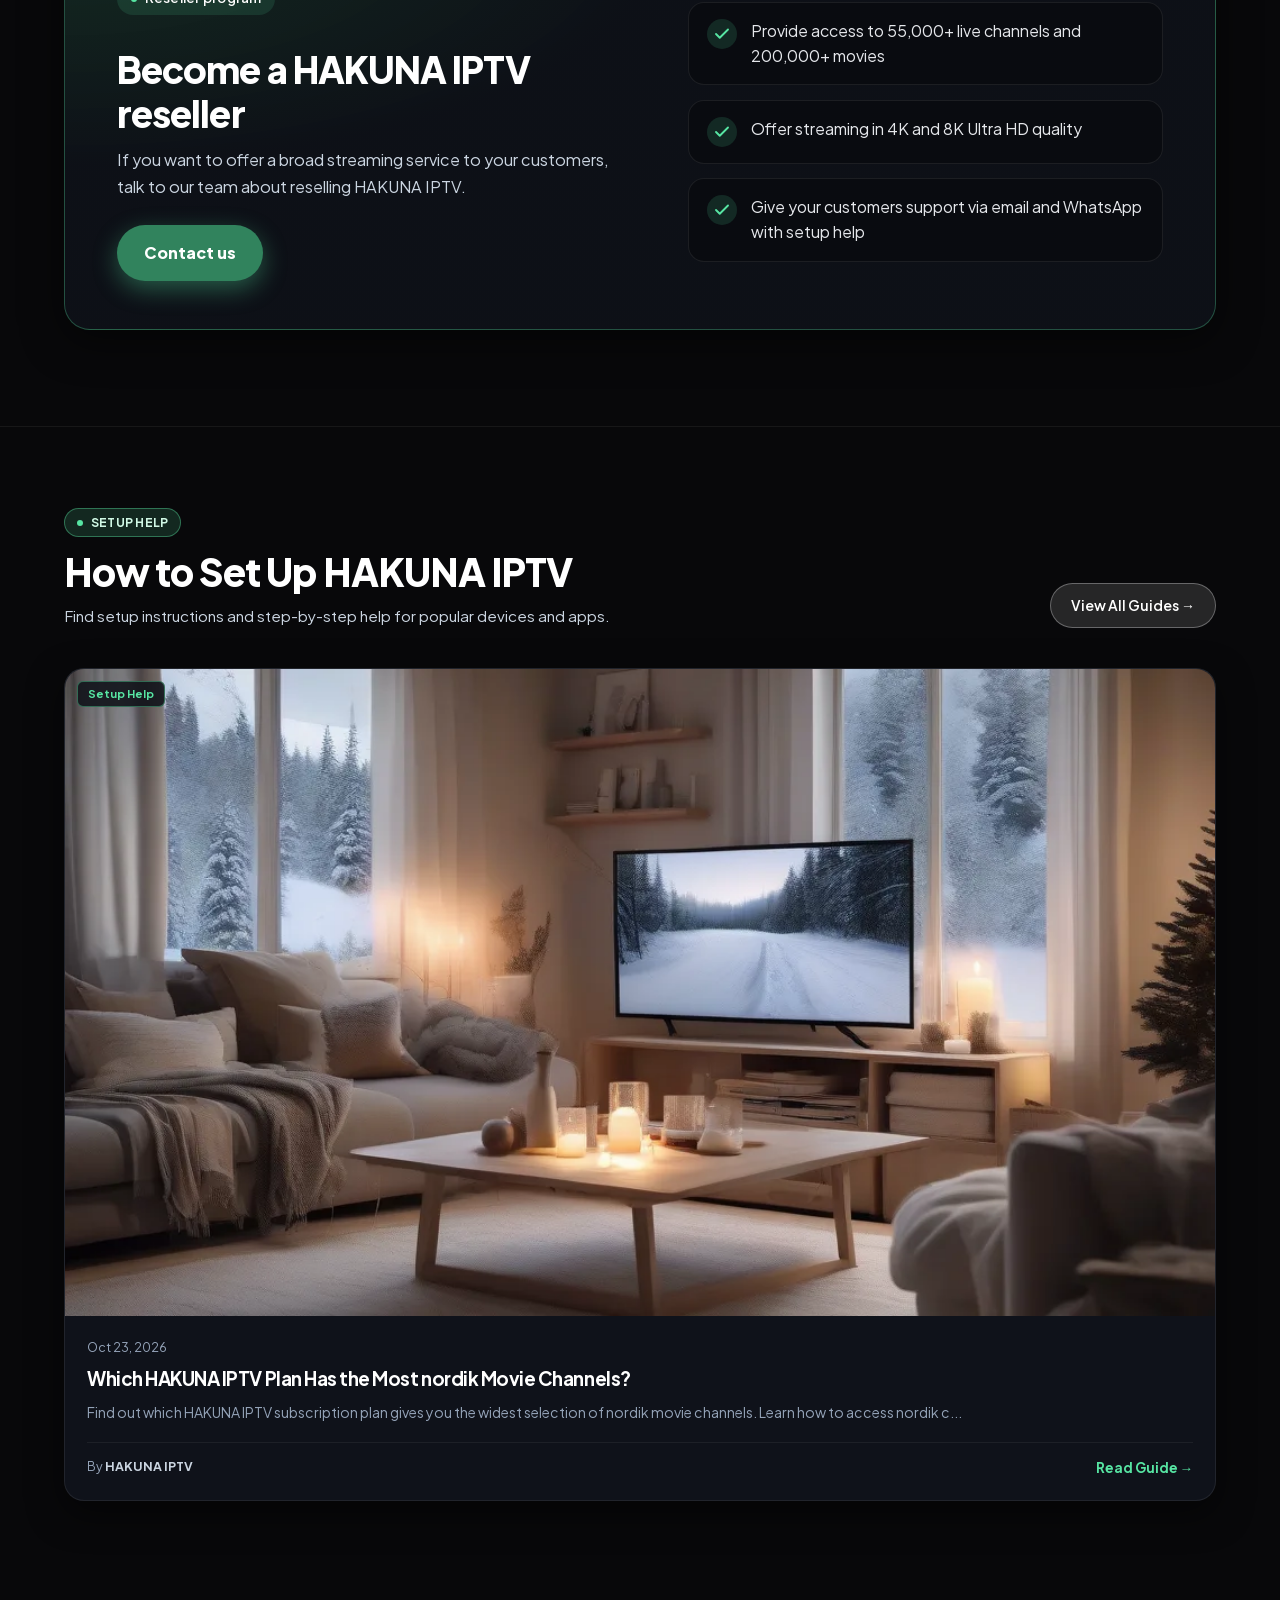
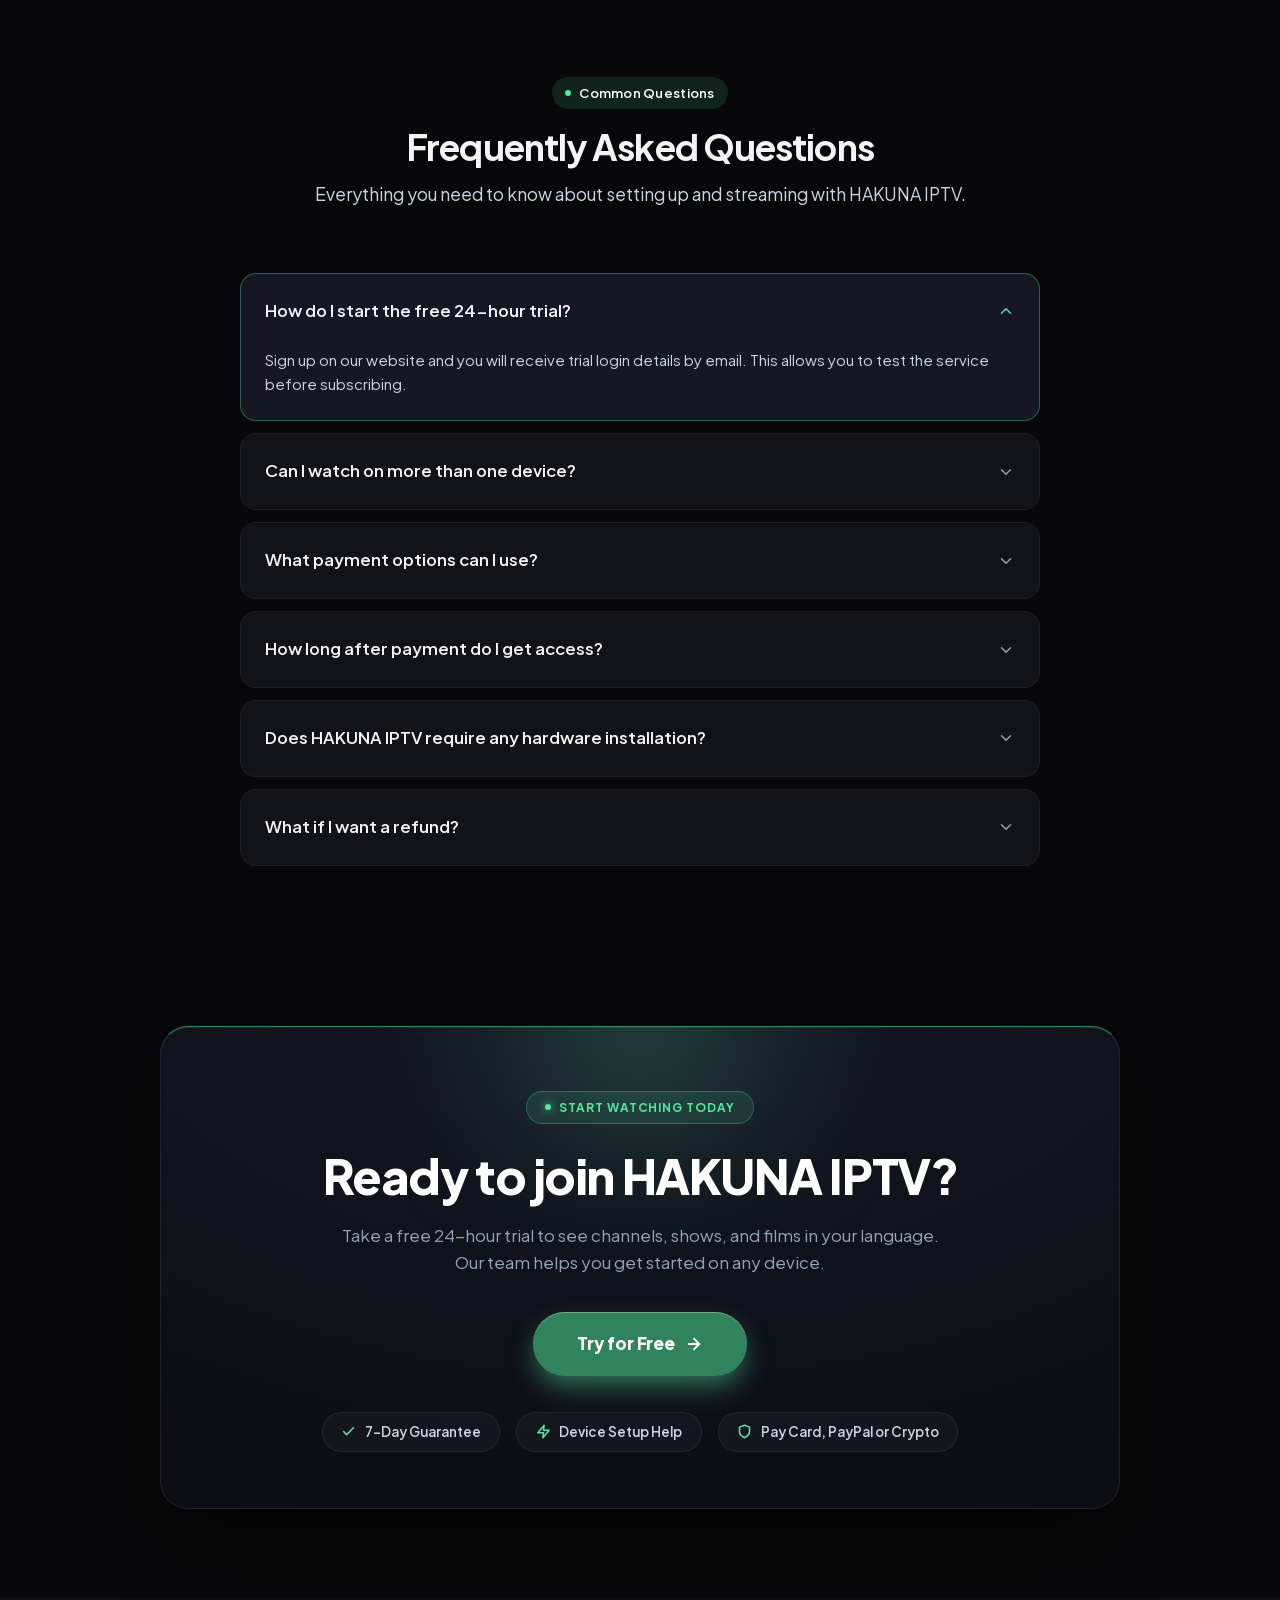
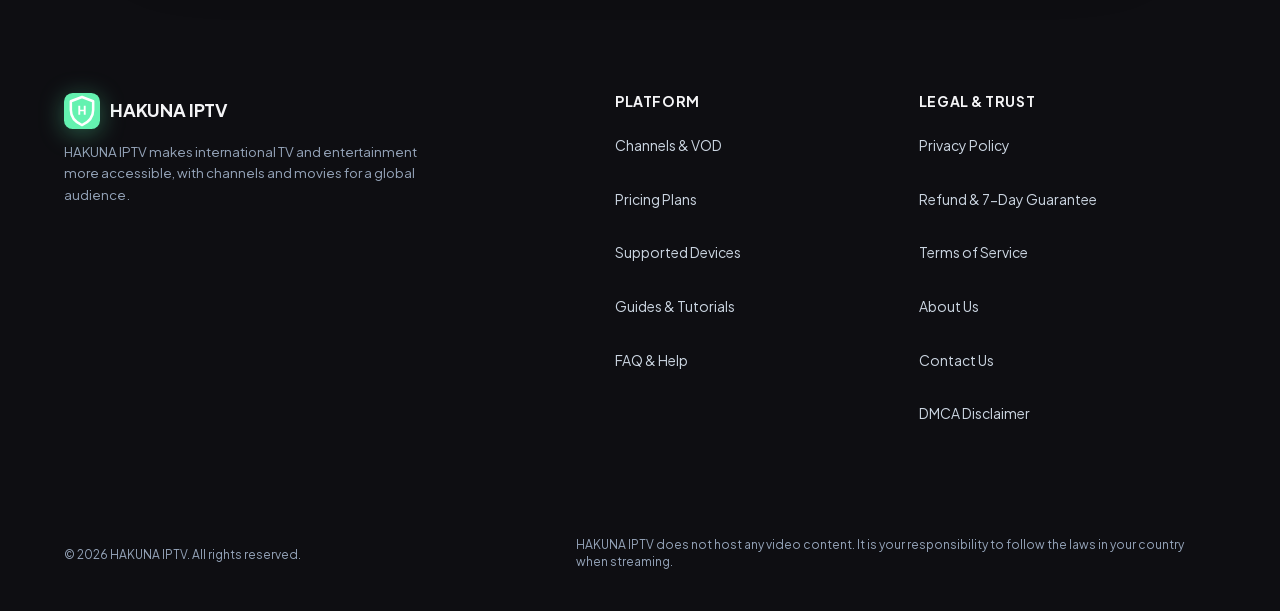
==== commit 24712e5c: "Deploy IPTV site via TVKIX Site Manager [2026-10-23T22:17:17.357Z]" ====
--- a/index.html
+++ b/index.html
@@ -848,6 +848,7 @@
     ]
   }
   </script>
+    <meta name="google-site-verification" content="g-vvMVgO81dN94zMjW0IfKz69SHPZhy9KfMJ-fSaCyw">
 
     <style id="site-dynamic-theme">
         
@@ -1264,12 +1265,12 @@
       <a href="#" class="brand-logo">
         <span class="logo-icon" aria-hidden="true"><svg xmlns="http://www.w3.org/2000/svg" viewBox="0 0 100 100" width="100%" height="100%">
   <defs>
-    <linearGradient id="iconGrad_2pr4jk" x1="0%" y1="0%" x2="100%" y2="100%">
+    <linearGradient id="iconGrad_s60uaf" x1="0%" y1="0%" x2="100%" y2="100%">
       <stop offset="0%" stop-color="#64f2b0"/>
       <stop offset="100%" stop-color="#64f2b0"/>
     </linearGradient>
   </defs>
-  <rect width="100" height="100" rx="24" fill="url(#iconGrad_2pr4jk)"/>
+  <rect width="100" height="100" rx="24" fill="url(#iconGrad_s60uaf)"/>
   <path d="M 50 11 L 81 23 L 81 47 C 81 67 68 81 50 89 C 32 81 19 67 19 47 L 19 23 Z" fill="none" stroke="#ffffff" stroke-width="7" stroke-linejoin="round"/>
   <g class="icon-letter" data-letter="H" fill="#ffffff" transform="translate(37.556 60.665) scale(0.03400 -0.03400)"><path transform="translate(0 0)" d="M66 0V745H221V423H511V745H666V0H511V288H221V0Z"/></g>
 </svg></span>
@@ -2223,6 +2224,50 @@
       </div>
     </section>
 
+    
+                <section id="home-guides" class="section" style="background-color: #08080a; padding: 80px 0; border-top: 1px solid rgba(255,255,255,0.06);">
+                  <div class="container">
+                    <div style="display: flex; justify-content: space-between; align-items: flex-end; margin-bottom: 40px; flex-wrap: wrap; gap: 20px;">
+                      <div>
+                        <div class="pill-badge" style="display: inline-flex; align-items: center; gap: 8px; margin-bottom: 12px; background: rgba(87, 229, 163,0.15); border: 1px solid #57e5a366; color: #d0f8e5; padding: 4px 12px; border-radius: 9999px; font-size: 0.75rem; font-weight: 700; text-transform: uppercase;">
+                          <span class="dot" style="width: 6px; height: 6px; border-radius: 50%; background: #57e5a3; display: inline-block;"></span>
+                          <span>Setup Help</span>
+                        </div>
+                        <h2 style="font-size: clamp(1.8rem, 3vw, 2.4rem); font-weight: 800; color: #ffffff; margin: 0 0 8px 0;">How to Set Up HAKUNA IPTV</h2>
+                        <p style="color: #cbd5e1; font-size: 0.95rem; margin: 0; max-width: 600px;">Find setup instructions and step-by-step help for popular devices and apps.</p>
+                      </div>
+                      <div>
+                        <a href="guides.html" class="btn btn-sm" style="background: rgba(255,255,255,0.12); border: 1px solid rgba(255,255,255,0.3); color: #ffffff; padding: 10px 20px; border-radius: 9999px; text-decoration: none; font-weight: 600; display: inline-flex; align-items: center; gap: 6px;">
+                          View All Guides &rarr;
+                        </a>
+                      </div>
+                    </div>
+
+                    <div style="display: grid; grid-template-columns: repeat(auto-fit, minmax(300px, 1fr)); gap: 24px;">
+                      
+                    <article style="background: rgba(18, 22, 32, 0.75); border: 1px solid rgba(255, 255, 255, 0.08); border-radius: 20px; overflow: hidden; display: flex; flex-direction: column; transition: transform 0.2s ease, border-color 0.2s ease; box-shadow: 0 12px 35px rgba(0,0,0,0.5);">
+                      <a href="iptv-plans-nordik-movie-channels-guide.html" style="position: relative; display: block; overflow: hidden; aspect-ratio: 16/9; background: #0a0c10;">
+                        <img src="/images/posts/iptv-plans-nordik-movie-channels-guide-1792793825940.webp" alt="Which HAKUNA IPTV Plan Has the Most nordik Movie Channels?" width="1024" height="576" style="width: 100%; height: 100%; object-fit: cover;" loading="lazy">
+                        <span style="position: absolute; top: 12px; left: 12px; background: rgba(15, 18, 25, 0.88); backdrop-filter: blur(8px); border: 1px solid #57e5a366; color: var(--accent-ink, #57e5a3); padding: 3px 10px; border-radius: 6px; font-size: 0.7rem; font-weight: 700;">Setup Help</span>
+                      </a>
+                      <div style="padding: 22px; display: flex; flex-direction: column; flex-grow: 1;">
+                        <div style="font-size: 0.78rem; color: #94a3b8; margin-bottom: 8px;">Oct 23, 2026</div>
+                        <h3 style="font-size: 1.18rem; font-weight: 700; line-height: 1.35; margin-bottom: 10px;">
+                          <a href="iptv-plans-nordik-movie-channels-guide.html" style="color: #fff; text-decoration: none;">Which HAKUNA IPTV Plan Has the Most nordik Movie Channels?</a>
+                        </h3>
+                        <p style="color: #94a3b8; font-size: 0.88rem; line-height: 1.6; margin-bottom: 18px; flex-grow: 1;">
+                          Find out which HAKUNA IPTV subscription plan gives you the widest selection of nordik movie channels. Learn how to access nordik c...
+                        </p>
+                        <div style="border-top: 1px solid rgba(255,255,255,0.06); padding-top: 14px; margin-top: auto; display: flex; justify-content: space-between; align-items: center;">
+                          <span style="font-size: 0.78rem; color: #94a3b8;">By <strong style="color: #cbd5e1;">HAKUNA IPTV</strong></span>
+                          <a href="iptv-plans-nordik-movie-channels-guide.html" style="color: var(--accent-ink, #57e5a3); font-weight: 700; font-size: 0.84rem; text-decoration: none;">Read Guide &rarr;</a>
+                        </div>
+                      </div>
+                    </article>
+                    </div>
+                  </div>
+                </section>
+                
     <section id="faq" class="section">
       <div class="container">
         <div class="section-header">
@@ -2344,12 +2389,12 @@
           <a href="#" class="brand-logo">
             <span class="logo-icon" aria-hidden="true"><svg xmlns="http://www.w3.org/2000/svg" viewBox="0 0 100 100" width="100%" height="100%">
   <defs>
-    <linearGradient id="iconGrad_2pr4jk" x1="0%" y1="0%" x2="100%" y2="100%">
+    <linearGradient id="iconGrad_s60uaf" x1="0%" y1="0%" x2="100%" y2="100%">
       <stop offset="0%" stop-color="#64f2b0"/>
       <stop offset="100%" stop-color="#64f2b0"/>
     </linearGradient>
   </defs>
-  <rect width="100" height="100" rx="24" fill="url(#iconGrad_2pr4jk)"/>
+  <rect width="100" height="100" rx="24" fill="url(#iconGrad_s60uaf)"/>
   <path d="M 50 11 L 81 23 L 81 47 C 81 67 68 81 50 89 C 32 81 19 67 19 47 L 19 23 Z" fill="none" stroke="#ffffff" stroke-width="7" stroke-linejoin="round"/>
   <g class="icon-letter" data-letter="H" fill="#ffffff" transform="translate(37.556 60.665) scale(0.03400 -0.03400)"><path transform="translate(0 0)" d="M66 0V745H221V423H511V745H666V0H511V288H221V0Z"/></g>
 </svg></span>
